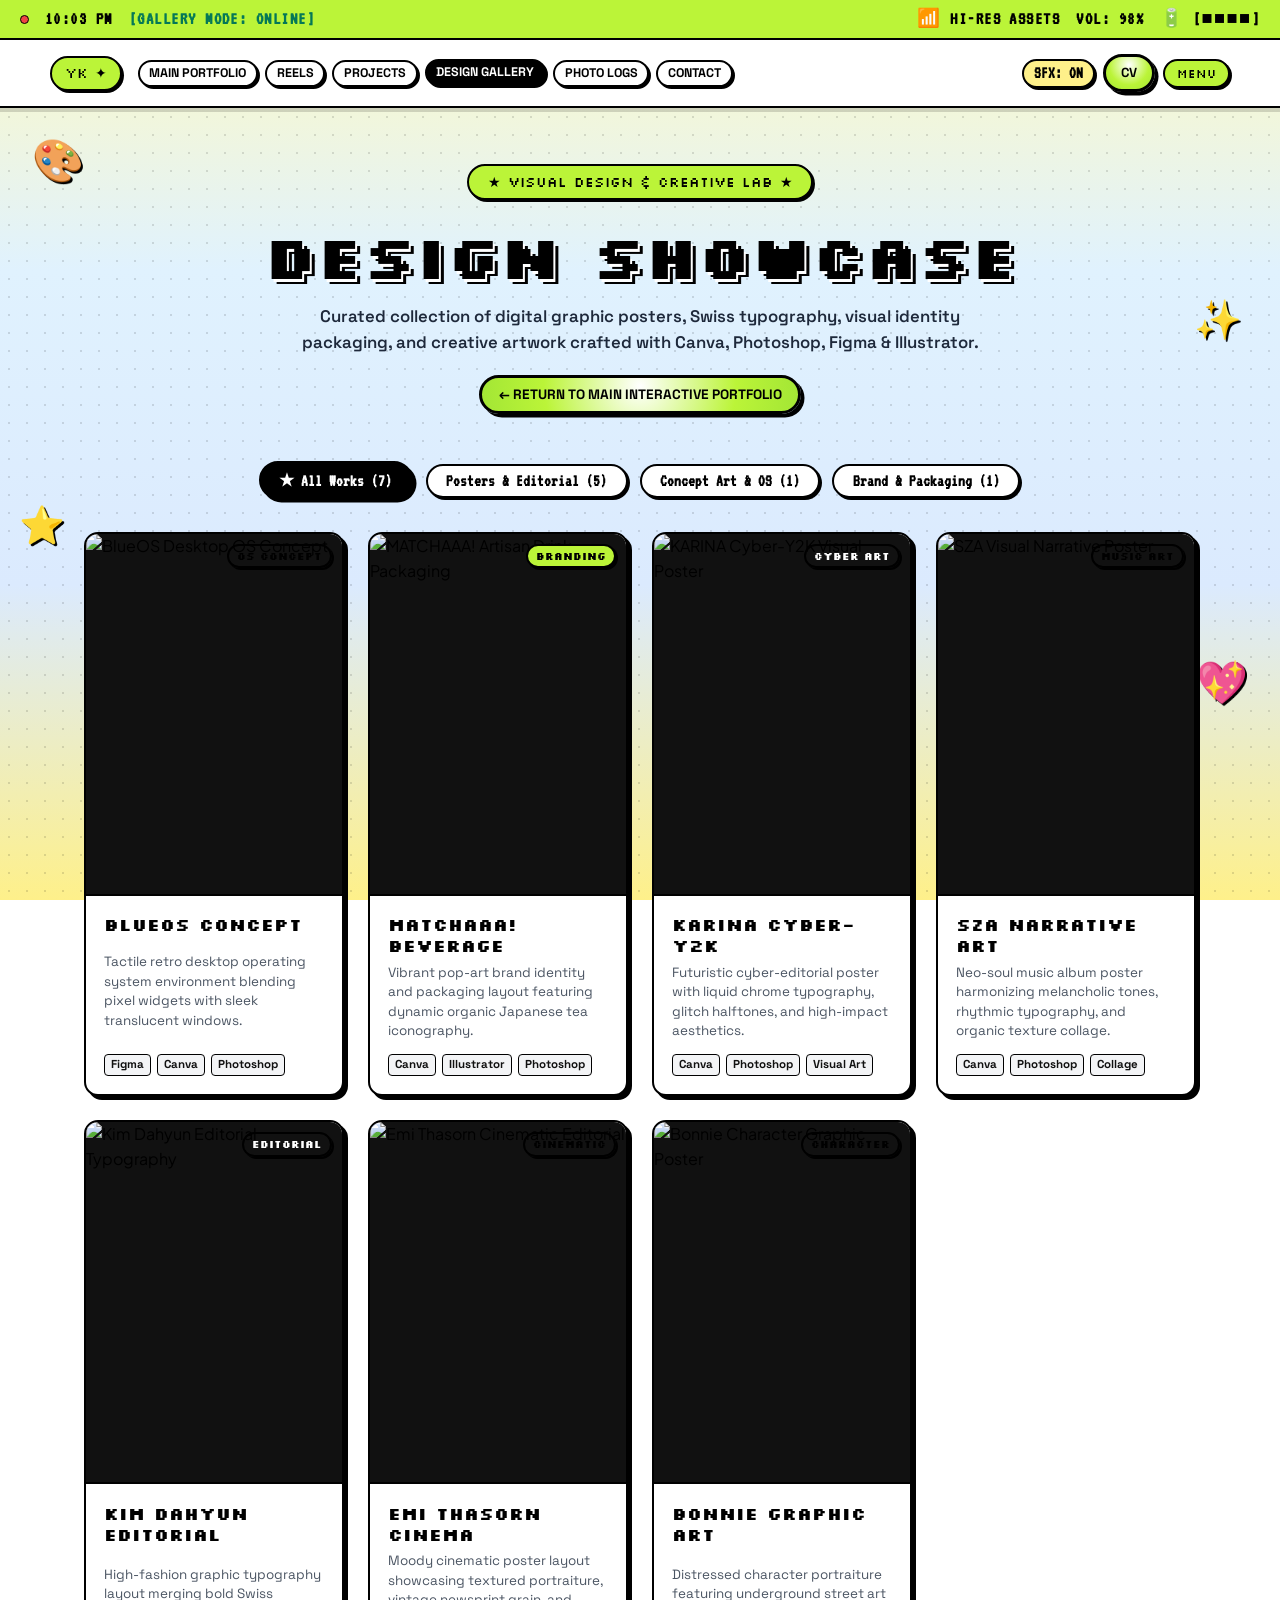
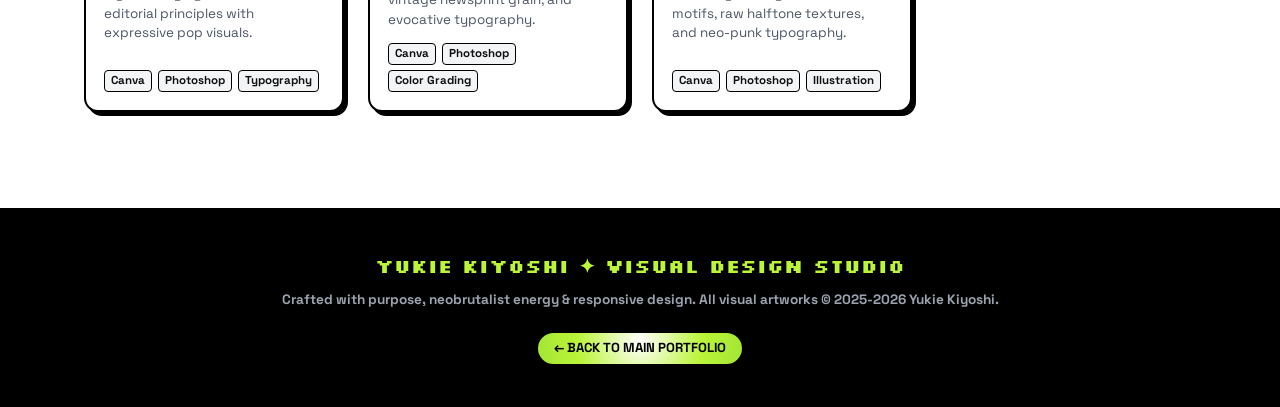
==== designs.html @ 73e27c71 "Update site: added favicon, web marker badge, performance fixes, and messages handling bug fix" ====
<!DOCTYPE html>
<html lang="en">
<head>
  <meta charset="UTF-8">
  <meta name="viewport" content="width=device-width, initial-scale=1.0">
  <title>Visual Design Showcase ✦ Yukie Kiyoshi</title>
  
  <!-- SEO & OpenGraph -->
  <meta name="description" content="Visual & Graphic Design Portfolio of Yukie Kiyoshi — Posters, UI/UX Operating System Concepts, Typography, and Product Branding.">
  <meta property="og:title" content="Visual Design Showcase ✦ Yukie Kiyoshi">
  
  <!-- Stylesheet -->
  <link rel="stylesheet" href="style.css">
  <link rel="icon" href="assets/chibi_yukie.svg" type="image/svg+xml">
</head>
<body>

  <!-- Retro Halftone Overlay & Interactive Clickable Floating Stickers -->
  <div class="halftone-bg"></div>
  <div class="sticker-layer">
    <div class="y2k-sticker" style="top: 14%; left: 2.5%; font-size: 2.6rem;" title="Click me!">🎨</div>
    <div class="y2k-sticker" style="top: 32%; right: 3%; font-size: 2.4rem;" title="Click me!">✨</div>
    <div class="y2k-sticker" style="top: 55%; left: 1.5%; font-size: 2.3rem;" title="Click me!">⭐</div>
    <div class="y2k-sticker" style="top: 72%; right: 2.5%; font-size: 2.6rem;" title="Click me!">💖</div>
  </div>

  <!-- Top System Status Bar -->
  <header class="system-status-bar">
    <div class="status-left">
      <span class="blink-dot"></span>
      <span id="liveClock">10:55 AM</span>
      <span style="color:#047857; font-weight:800;">[GALLERY MODE: ONLINE]</span>
    </div>
    <div class="status-right">
      <span>📶 HI-RES ASSETS</span>
      <span>VOL: 98%</span>
      <span>🔋 [■■■■]</span>
    </div>
  </header>

  <!-- Navbar -->
  <nav id="navbar">
    <div class="scroll-progress-bar" id="scrollProgressBar"></div>
    <div class="container nav-container">
      <a href="index.html" class="nav-brand" title="Home">
        <div class="nav-brand-bubble">YK ✦</div>
      </a>

      <!-- Navigation Links -->
      <ul class="nav-links">
        <li><a href="index.html" class="nav-link-btn">Main Portfolio</a></li>
        <li><a href="index.html#content-creator" class="nav-link-btn">Reels</a></li>
        <li><a href="index.html#projects" class="nav-link-btn">Projects</a></li>
        <li><a href="designs.html" class="nav-link-btn active">Design Gallery</a></li>
        <li><a href="index.html#gallery" class="nav-link-btn">Photo Logs</a></li>
        <li><a href="index.html#contact" class="nav-link-btn">Contact</a></li>
      </ul>

      <!-- Right Actions -->
      <div class="nav-right-actions">
        <button class="sfx-toggle-btn" id="sfxToggleBtn" title="Toggle Sound Effects">
          SFX: ON
        </button>
        <a href="index.html#resumeModal" class="jelly-btn open-resume-btn" style="padding: 0.35rem 0.95rem; font-size: 0.82rem;">
          CV
        </a>
        <button class="sidebar-toggle-btn" id="sidebarToggleBtn" aria-label="Open Navigation Sidebar" title="Quick Menu">
          MENU
        </button>
      </div>
    </div>
  </nav>

  <!-- Sidebar Drawer -->
  <div class="sidebar-backdrop" id="sidebarBackdrop"></div>
  <aside class="sidebar-drawer" id="sidebarDrawer" aria-label="Navigation Drawer">
    <div class="sidebar-header">
      <div class="sidebar-profile">
        <img src="assets/Hero-Photos/yukie_call_avatar.jpg" alt="Yukie Kiyoshi" class="sidebar-avatar">
        <div>
          <div class="sidebar-name">YUKIE KIYOSHI ✦</div>
          <div class="sidebar-tagline">AI Engineer & Creative</div>
        </div>
      </div>
      <button class="sidebar-close-btn" id="sidebarCloseBtn" aria-label="Close Sidebar">CLOSE</button>
    </div>

    <div class="sidebar-body">
      <div class="sidebar-section-label">DIRECTORY NAVIGATION</div>
      <a href="index.html#hero" class="sidebar-link"><span>Main Portfolio Home</span></a>
      <a href="index.html#about" class="sidebar-link"><span>About Yukie</span></a>
      <a href="index.html#experience" class="sidebar-link"><span>Professional Experience</span></a>
      <a href="index.html#content-creator" class="sidebar-link highlight-link" style="background: var(--sunny-yellow);">
        <span>Content Creator & Reels</span>
        <span class="sidebar-link-badge">VIDEO</span>
      </a>
      <a href="index.html#projects" class="sidebar-link"><span>Academic Projects</span></a>
      <a href="designs.html" class="sidebar-link highlight-link">
        <span>Visual & Graphic Designs</span>
        <span class="sidebar-link-badge">ACTIVE</span>
      </a>
      <a href="index.html#gallery" class="sidebar-link"><span>Photo Logs & Milestones</span></a>
      <a href="index.html#certificates" class="sidebar-link"><span>Certifications (31)</span></a>
      <a href="index.html#contact" class="sidebar-link"><span>Contact & Socials</span></a>
    </div>

    <div class="sidebar-footer">
      <div class="sidebar-footer-row">
        <span style="font-family:var(--font-pixel); font-size:0.75rem; color:#4b5563;">SYSTEM STATUS:</span>
        <span style="font-family:var(--font-pixel); font-size:0.75rem; color:#047857;">ONLINE ●</span>
      </div>
      <div class="sidebar-footer-row">
        <a href="index.html#resumeModal" class="jelly-btn open-resume-btn" style="flex:1; text-align:center; padding:0.35rem; font-size:0.8rem;">
          View Full Resume
        </a>
      </div>
    </div>
  </aside>

  <!-- Main Design Showcase Section -->
  <main style="padding: 3.5rem 0 6rem 0;">
    <div class="container">
      
      <!-- Studio Header Banner -->
      <div style="text-align: center; margin-bottom: 3rem;">
        <div class="section-badge-pill">★ VISUAL DESIGN & CREATIVE LAB ★</div>
        <h1 class="section-title" style="font-size: clamp(2.2rem, 5vw, 3.8rem); margin-top: 0.5rem;">Design Showcase</h1>
        <p class="section-subtitle" style="max-width: 680px; margin: 0 auto;">
          Curated collection of digital graphic posters, Swiss typography, visual identity packaging, and creative artwork crafted with Canva, Photoshop, Figma & Illustrator.
        </p>
        <div style="margin-top: 1.25rem;">
          <a href="index.html" class="jelly-btn" style="padding: 0.35rem 1.05rem; font-size: 0.85rem;">
            ← Return to Main Interactive Portfolio
          </a>
        </div>
      </div>

      <!-- Filter Bar -->
      <div class="projects-filter-bar" id="designsFilterBar">
        <button class="proj-filter-pill active" data-design-filter="all">★ All Works (7)</button>
        <button class="proj-filter-pill" data-design-filter="poster">Posters & Editorial (5)</button>
        <button class="proj-filter-pill" data-design-filter="concept">Concept Art & OS (1)</button>
        <button class="proj-filter-pill" data-design-filter="brand">Brand & Packaging (1)</button>
      </div>

      <!-- Designs Grid -->
      <div class="designs-grid" id="designsGrid">
        <!-- 0. BlueOS Concept -->
        <div class="design-card" data-design-cat="concept" data-design-idx="0">
          <div class="design-preview-box">
            <img src="assets/Designs/blueos_thumb.jpg" alt="BlueOS Desktop OS Concept" loading="lazy" class="design-thumb-img">
            <div class="design-card-overlay">
              <button class="design-quick-preview-btn" data-preview-idx="0">👁️ Preview Art</button>
            </div>
            <span class="design-badge badge-cyan">OS CONCEPT</span>
          </div>
          <div class="design-card-info">
            <h3 class="design-title">BlueOS Concept</h3>
            <p class="design-desc">Tactile retro desktop operating system environment blending pixel widgets with sleek translucent windows.</p>
            <div class="design-tags">
              <span class="design-tag-pill">Figma</span>
              <span class="design-tag-pill">Canva</span>
              <span class="design-tag-pill">Photoshop</span>
            </div>
          </div>
        </div>

        <!-- 1. MATCHAAA! Branding -->
        <div class="design-card" data-design-cat="brand" data-design-idx="1">
          <div class="design-preview-box">
            <img src="assets/Designs/MATCHAAA!_thumb.jpg" alt="MATCHAAA! Artisan Drink Packaging" loading="lazy" class="design-thumb-img">
            <div class="design-card-overlay">
              <button class="design-quick-preview-btn" data-preview-idx="1">👁️ Preview Art</button>
            </div>
            <span class="design-badge badge-lime">BRANDING</span>
          </div>
          <div class="design-card-info">
            <h3 class="design-title">MATCHAAA! Beverage</h3>
            <p class="design-desc">Vibrant pop-art brand identity and packaging layout featuring dynamic organic Japanese tea iconography.</p>
            <div class="design-tags">
              <span class="design-tag-pill">Canva</span>
              <span class="design-tag-pill">Illustrator</span>
              <span class="design-tag-pill">Photoshop</span>
            </div>
          </div>
        </div>

        <!-- 2. KARINA Poster -->
        <div class="design-card" data-design-cat="poster" data-design-idx="2">
          <div class="design-preview-box">
            <img src="assets/Designs/KARINA_thumb.jpg" alt="KARINA Cyber-Y2K Visual Poster" loading="lazy" class="design-thumb-img">
            <div class="design-card-overlay">
              <button class="design-quick-preview-btn" data-preview-idx="2">👁️ Preview Art</button>
            </div>
            <span class="design-badge badge-pink">CYBER ART</span>
          </div>
          <div class="design-card-info">
            <h3 class="design-title">KARINA Cyber-Y2K</h3>
            <p class="design-desc">Futuristic cyber-editorial poster with liquid chrome typography, glitch halftones, and high-impact aesthetics.</p>
            <div class="design-tags">
              <span class="design-tag-pill">Canva</span>
              <span class="design-tag-pill">Photoshop</span>
              <span class="design-tag-pill">Visual Art</span>
            </div>
          </div>
        </div>

        <!-- 3. SZA Poster -->
        <div class="design-card" data-design-cat="poster" data-design-idx="3">
          <div class="design-preview-box">
            <img src="assets/Designs/SZA_thumb.jpg" alt="SZA Visual Narrative Poster" loading="lazy" class="design-thumb-img">
            <div class="design-card-overlay">
              <button class="design-quick-preview-btn" data-preview-idx="3">👁️ Preview Art</button>
            </div>
            <span class="design-badge badge-yellow">MUSIC ART</span>
          </div>
          <div class="design-card-info">
            <h3 class="design-title">SZA Narrative Art</h3>
            <p class="design-desc">Neo-soul music album poster harmonizing melancholic tones, rhythmic typography, and organic texture collage.</p>
            <div class="design-tags">
              <span class="design-tag-pill">Canva</span>
              <span class="design-tag-pill">Photoshop</span>
              <span class="design-tag-pill">Collage</span>
            </div>
          </div>
        </div>

        <!-- 4. KIM DAHYUN Poster -->
        <div class="design-card" data-design-cat="poster" data-design-idx="4">
          <div class="design-preview-box">
            <img src="assets/Designs/KIM DAHYUN_thumb.jpg" alt="Kim Dahyun Editorial Typography" loading="lazy" class="design-thumb-img">
            <div class="design-card-overlay">
              <button class="design-quick-preview-btn" data-preview-idx="4">👁️ Preview Art</button>
            </div>
            <span class="design-badge badge-pink">EDITORIAL</span>
          </div>
          <div class="design-card-info">
            <h3 class="design-title">Kim Dahyun Editorial</h3>
            <p class="design-desc">High-fashion graphic typography layout merging bold Swiss editorial principles with expressive pop visuals.</p>
            <div class="design-tags">
              <span class="design-tag-pill">Canva</span>
              <span class="design-tag-pill">Photoshop</span>
              <span class="design-tag-pill">Typography</span>
            </div>
          </div>
        </div>

        <!-- 5. EMI THASORN Poster -->
        <div class="design-card" data-design-cat="poster" data-design-idx="5">
          <div class="design-preview-box">
            <img src="assets/Designs/EMI THASORN_thumb.jpg" alt="Emi Thasorn Cinematic Editorial" loading="lazy" class="design-thumb-img">
            <div class="design-card-overlay">
              <button class="design-quick-preview-btn" data-preview-idx="5">👁️ Preview Art</button>
            </div>
            <span class="design-badge badge-cyan">CINEMATIC</span>
          </div>
          <div class="design-card-info">
            <h3 class="design-title">Emi Thasorn Cinema</h3>
            <p class="design-desc">Moody cinematic poster layout showcasing textured portraiture, vintage newsprint grain, and evocative typography.</p>
            <div class="design-tags">
              <span class="design-tag-pill">Canva</span>
              <span class="design-tag-pill">Photoshop</span>
              <span class="design-tag-pill">Color Grading</span>
            </div>
          </div>
        </div>

        <!-- 6. BONNIE Character Poster -->
        <div class="design-card" data-design-cat="poster" data-design-idx="6">
          <div class="design-preview-box">
            <img src="assets/Designs/BONNIE_thumb.jpg" alt="Bonnie Character Graphic Poster" loading="lazy" class="design-thumb-img">
            <div class="design-card-overlay">
              <button class="design-quick-preview-btn" data-preview-idx="6">👁️ Preview Art</button>
            </div>
            <span class="design-badge badge-yellow">CHARACTER</span>
          </div>
          <div class="design-card-info">
            <h3 class="design-title">Bonnie Graphic Art</h3>
            <p class="design-desc">Distressed character portraiture featuring underground street art motifs, raw halftone textures, and neo-punk typography.</p>
            <div class="design-tags">
              <span class="design-tag-pill">Canva</span>
              <span class="design-tag-pill">Photoshop</span>
              <span class="design-tag-pill">Illustration</span>
            </div>
          </div>
        </div>
      </div>
    </div>
  </main>

  <!-- Design Preview Inspector Modal -->
  <div class="design-modal-backdrop" id="designPreviewModal">
    <div class="design-modal-window">
      <!-- Retro Titlebar -->
      <div class="design-modal-titlebar">
        <div class="design-modal-dots">
          <div class="modal-dot dot-red"></div>
          <div class="modal-dot dot-yellow"></div>
          <div class="modal-dot dot-green"></div>
        </div>
        <div class="design-modal-bar-title" id="designModalBarTitle">DESIGN INSPECTOR v2.0 ✦ [PREVIEW]</div>
        <button class="design-modal-close-btn" id="designModalCloseBtn" aria-label="Close Preview">✕ CLOSE</button>
      </div>

      <!-- Main Modal Body -->
      <div class="design-modal-body">
        <!-- Image Area -->
        <div class="design-modal-image-area">
          <img src="assets/Designs/blueos.png" alt="Design Artwork Preview" class="design-modal-img" id="designModalImg">
        </div>

        <!-- Details Panel -->
        <div class="design-modal-info-panel">
          <div>
            <span class="design-modal-badge badge-cyan" id="designModalBadge">OS CONCEPT</span>
            <h2 class="design-modal-art-title" id="designModalTitle">BlueOS Concept</h2>
            <div class="design-modal-meta-row" id="designModalMeta">2025 • Concept Art & OS Graphics</div>
            <p class="design-modal-narrative" id="designModalNarrative">
              Tactile retro desktop operating system environment blending pixel widgets with sleek translucent windows.
            </p>

            <div class="design-specs-box">
              <div class="design-spec-item">
                <span class="design-spec-label">Category</span>
                <span class="design-spec-val" id="designSpecCat">Concept Art & OS Environment</span>
              </div>
              <div class="design-spec-item">
                <span class="design-spec-label">Tools Used</span>
                <span class="design-spec-val" id="designSpecTools">Figma, Photoshop, Blender 3D</span>
              </div>
              <div class="design-spec-item">
                <span class="design-spec-label">Format & Res</span>
                <span class="design-spec-val" id="designSpecDim">1587 × 2245 px • Hi-Res</span>
              </div>
            </div>
          </div>

          <div>
            <a href="assets/Designs/blueos.png" target="_blank" class="jelly-btn jelly-btn-yellow" id="designModalDownloadBtn" style="width: 100%; text-align: center; padding: 0.5rem; font-size: 0.85rem; margin-bottom: 0.5rem;" download>
              💾 Open Full High-Res Art
            </a>
          </div>
        </div>
      </div>

      <!-- Bottom Navigation Toolbar -->
      <div class="design-modal-toolbar">
        <button class="design-nav-btn" id="designPrevBtn" title="Previous Artwork (Left Arrow)">
          ← PREV
        </button>
        <div class="design-counter-indicator" id="designCounter">1 / 7</div>
        <button class="design-nav-btn" id="designNextBtn" title="Next Artwork (Right Arrow)">
          NEXT →
        </button>
      </div>
    </div>
  </div>

  <!-- Footer -->
  <footer style="background: #000; color: #fff; padding: 2.5rem 0; border-top: 3px solid #000; text-align: center;">
    <div class="container">
      <div style="font-family: var(--font-pixel); font-size: 1.2rem; color: var(--lime-neon); margin-bottom: 0.5rem;">
        YUKIE KIYOSHI ✦ VISUAL DESIGN STUDIO
      </div>
      <p style="font-family: var(--font-tech); font-size: 0.85rem; color: #9ca3af; margin-bottom: 1.2rem;">
        Crafted with purpose, neobrutalist energy & responsive design. All visual artworks © 2025-2026 Yukie Kiyoshi.
      </p>
      <a href="index.html" class="jelly-btn" style="display: inline-block; padding: 0.35rem 1rem; font-size: 0.82rem;">
        ← Back to Main Portfolio
      </a>
    </div>
  </footer>

  <!-- Script -->
  <script src="script.js"></script>
</body>
</html>
---- style.css ----
/* ==========================================================================
   YUKIE KIYOSHI — RETRO POP DESIGN SYSTEM
   Full English, Non-Colliding Navbar, High Interactivity & Clean Polish
   ========================================================================== */

@import url('https://fonts.googleapis.com/css2?family=Gaegu:wght@400;700&family=Plus+Jakarta+Sans:wght@400;500;600;700;800&family=Silkscreen:wght@400;700&family=Space+Grotesk:wght@500;700;800&family=VT323&display=swap');

:root {
  --lime-neon: #bbf438;
  --lime-bright: #a3e635;
  --lime-soft: #d9f99d;
  --lime-dark: #65a30d;
  
  --sunny-yellow: #ffea2b;
  --yellow-light: #fef08a;
  
  --sky-blue: #93c5fd;
  --baby-blue: #dbeafe;
  --ice-blue: #e0f2fe;
  
  --bubble-pink: #f472b6;
  --soft-pink: #fbcfe8;
  --maroon-accent: #7a1528;

  --pure-white: #ffffff;
  --pure-black: #000000;

  --border-thick: 2.5px solid #000000;
  --border-heavy: 3.5px solid #000000;
  --border-thin: 1.5px solid #000000;

  --shadow-retro-sm: 2px 2px 0px #000000;
  --shadow-retro: 3.5px 3.5px 0px #000000;
  --shadow-retro-lg: 5px 5px 0px #000000;

  --font-pixel: 'Silkscreen', cursive;
  --font-bitmap: 'VT323', monospace;
  --font-tech: 'Space Grotesk', sans-serif;
  --font-doodle: 'Gaegu', cursive;
  --font-body: 'Plus Jakarta Sans', sans-serif;

  --radius-xs: 4px;
  --radius-sm: 8px;
  --radius-md: 14px;
  --radius-lg: 20px;
  --radius-pill: 9999px;
  
  --navbar-height: 60px;
}

*, *::before, *::after {
  margin: 0;
  padding: 0;
  box-sizing: border-box;
}

html {
  scroll-behavior: smooth;
  scroll-padding-top: 75px;
  font-size: 16px;
  overflow-x: hidden;
  max-width: 100vw;
}

body {
  font-family: var(--font-body);
  background: linear-gradient(180deg, #fef9c3 0%, #e0f2fe 30%, #dbeafe 65%, #fef08a 100%);
  background-attachment: fixed;
  color: var(--pure-black);
  line-height: 1.55;
  overflow-x: hidden;
  max-width: 100vw;
  position: relative;
}

/* ── MOBILE PERFORMANCE: disable fixed background (causes iOS lag) ── */
@media (max-width: 960px) {
  body {
    background-attachment: scroll;
    background: linear-gradient(180deg, #fef9c3 0%, #e0f2fe 30%, #dbeafe 65%, #fef08a 100%);
  }
}

/* Halftone Background */
.halftone-bg {
  position: fixed;
  inset: 0;
  background-image: radial-gradient(rgba(0, 0, 0, 0.12) 1.5px, transparent 1.5px);
  background-size: 18px 18px;
  pointer-events: none;
  z-index: 0;
  will-change: auto;
}

/* Hide halftone overlay on mobile to reduce GPU load */
@media (max-width: 960px) {
  .halftone-bg {
    display: none !important;
  }
}

/* ══════════════════════════════════════════════════
   MOBILE PERFORMANCE MODE — phones under 768px
   Kill decorative animations, keep only essentials
   ══════════════════════════════════════════════════ */
@media (max-width: 768px) {
  /* Stop ALL decorative animations site-wide */
  .chibi-retro-glow,
  .chibi-float-sticker,
  .sticker-layer > *,
  .hero-doodle,
  .floating-badge,
  .marquee-inner { animation: none !important; }

  /* Keep chibi mascot bob but nothing else */
  .chibi-avatar-wrapper { animation: none !important; }

  /* Disable expensive aura pulse */
  .chibi-retro-glow { display: none !important; }

  /* Use static solid bg instead of gradient on mobile */
  body {
    background: #fef9c3 !important;
    background-image: none !important;
  }

  /* Remove box-shadows on mobile (expensive) */
  .chibi-pixel-img {
    filter: none !important;
  }
}

/* Respect reduced-motion OS preference */
@media (prefers-reduced-motion: reduce) {
  *, *::before, *::after {
    animation-duration: 0.01ms !important;
    animation-iteration-count: 1 !important;
    transition-duration: 0.01ms !important;
  }
}


/* Floating Stickers Layer */
.sticker-layer {
  position: fixed;
  inset: 0;
  pointer-events: none;
  z-index: 1;
  overflow: hidden;
}

.y2k-sticker {
  position: absolute;
  filter: drop-shadow(2px 2px 0px #000);
  user-select: none;
  cursor: pointer;
  pointer-events: auto;
  transition: transform 0.2s cubic-bezier(0.175, 0.885, 0.32, 1.275);
}

.y2k-sticker:hover {
  transform: scale(1.35) rotate(15deg) !important;
}

/* Container */
.container {
  width: 100%;
  max-width: 1180px;
  margin: 0 auto;
  padding: 0 1.25rem;
  position: relative;
  z-index: 2;
}

/* ==========================================================================
   TOP STATUS BAR & NAVBAR (CLEAN & NON-COLLIDING)
   ========================================================================== */
.system-status-bar {
  background: var(--lime-neon);
  border-bottom: var(--border-thick);
  padding: 0.3rem 1.25rem;
  display: flex;
  justify-content: space-between;
  align-items: center;
  font-family: var(--font-bitmap);
  font-size: 1.15rem;
  font-weight: 700;
  letter-spacing: 0.08em;
  color: #000;
  position: relative;
  z-index: 1002;
}

.status-left, .status-right {
  display: flex;
  align-items: center;
  gap: 1rem;
}

.blink-dot {
  width: 9px;
  height: 9px;
  background: #ef4444;
  border-radius: 50%;
  border: 1px solid #000;
  animation: blink 1.2s infinite;
}

@keyframes blink {
  0%, 100% { opacity: 1; }
  50% { opacity: 0.2; }
}

#navbar {
  background: var(--pure-white);
  border-bottom: var(--border-thick);
  min-height: 64px;
  padding: 0.6rem 0;
  position: sticky;
  top: 0;
  z-index: 1000;
  box-shadow: 0 4px 0px rgba(0, 0, 0, 0.15);
  overflow: visible;
  box-sizing: border-box;
}

.nav-container {
  display: flex;
  align-items: center;
  justify-content: space-between;
  width: 100%;
  max-width: 1220px;
  margin: 0 auto;
  padding: 0.15rem 1.25rem;
  gap: 1rem;
  box-sizing: border-box;
  overflow: visible;
}

/* Logo only — No duplicate Yukie Kiyoshi text in sidebar */
.nav-brand {
  display: inline-flex;
  align-items: center;
  text-decoration: none;
  flex-shrink: 0;
}

.nav-brand-bubble {
  background: var(--lime-neon);
  border: 2px solid #000;
  border-radius: var(--radius-pill);
  padding: 0.28rem 0.8rem;
  font-family: var(--font-pixel);
  font-size: 0.9rem;
  box-shadow: 2px 2px 0px #000;
  color: #000;
  transition: transform 0.15s ease;
  display: inline-flex;
  align-items: center;
}

.nav-brand-bubble:hover {
  transform: rotate(-5deg) scale(1.06);
}

/* Navigation Links */
.nav-links {
  display: flex;
  align-items: center;
  gap: 0.45rem;
  list-style: none;
  flex-wrap: nowrap;
  overflow: visible;
  padding: 0.25rem 0;
}

.nav-link-btn {
  font-family: var(--font-tech);
  font-size: 0.78rem;
  font-weight: 700;
  text-decoration: none;
  color: #000;
  background: var(--pure-white);
  border: 2px solid #000;
  border-radius: var(--radius-pill);
  padding: 0.25rem 0.6rem;
  box-shadow: 2px 2px 0px #000;
  transition: transform 0.1s ease, background 0.1s ease, box-shadow 0.1s ease;
  white-space: nowrap;
  text-transform: uppercase;
  flex-shrink: 0;
  display: inline-flex;
  align-items: center;
  line-height: 1.2;
}

.nav-link-btn:hover,
.nav-link-btn.active {
  background: var(--lime-neon);
  transform: translate(-1px, -1px);
  box-shadow: 2.5px 2.5px 0px #000;
}

.nav-right-actions {
  display: flex;
  align-items: center;
  gap: 0.5rem;
  flex-shrink: 0;
  padding: 0.15rem 0;
  margin-left: auto;
}

.sfx-toggle-btn {
  background: #fef08a;
  border: 2px solid #000;
  border-radius: var(--radius-pill);
  padding: 0.28rem 0.6rem;
  font-family: var(--font-bitmap);
  font-size: 1.05rem;
  font-weight: 700;
  cursor: pointer;
  box-shadow: 2px 2px 0px #000;
  display: inline-flex;
  align-items: center;
  gap: 0.25rem;
  user-select: none;
  white-space: nowrap;
  flex-shrink: 0;
}

.sfx-toggle-btn:hover {
  transform: translate(-1px, -1px);
  box-shadow: 2.5px 2.5px 0px #000;
}

.sfx-toggle-btn:active {
  transform: scale(0.95);
}

/* ==========================================================================
   BUTTONS & SPEECH BUBBLES
   ========================================================================== */
.jelly-btn {
  display: inline-flex;
  align-items: center;
  justify-content: center;
  gap: 0.45rem;
  font-family: var(--font-tech);
  font-size: 0.9rem;
  font-weight: 800;
  text-transform: uppercase;
  text-decoration: none;
  color: #000;
  background: radial-gradient(circle at 50% 25%, #ffffff 0%, var(--lime-neon) 60%, var(--lime-bright) 100%);
  border: var(--border-heavy);
  border-radius: var(--radius-pill);
  padding: 0.75rem 1.6rem;
  box-shadow: var(--shadow-retro);
  cursor: pointer;
  transition: transform 0.12s ease, box-shadow 0.12s ease;
  user-select: none;
  white-space: nowrap;
}

.jelly-btn:hover {
  transform: translate(-2px, -2px);
  box-shadow: var(--shadow-retro-lg);
}

.jelly-btn:active {
  transform: translate(2px, 2px);
  box-shadow: 1px 1px 0px #000;
}

.jelly-btn-yellow {
  background: radial-gradient(circle at 50% 25%, #ffffff 0%, var(--sunny-yellow) 60%, #eab308 100%);
}

.jelly-btn-blue {
  background: radial-gradient(circle at 50% 25%, #ffffff 0%, #bfdbfe 60%, #60a5fa 100%);
}

.jelly-round-btn {
  width: 42px;
  height: 42px;
  border-radius: 50%;
  border: var(--border-thick);
  display: flex;
  align-items: center;
  justify-content: center;
  box-shadow: var(--shadow-retro-sm);
  cursor: pointer;
  background: radial-gradient(circle at 35% 30%, #ffffff 0%, var(--lime-neon) 65%, var(--lime-dark) 100%);
  transition: transform 0.12s ease;
  font-weight: 800;
  font-size: 1.1rem;
}

.jelly-round-btn:hover {
  transform: scale(1.08) translate(-1px, -1px);
  box-shadow: var(--shadow-retro);
}

.jelly-round-btn:active {
  transform: scale(0.95);
  box-shadow: 1px 1px 0px #000;
}

.jelly-round-btn.red { background: radial-gradient(circle at 35% 30%, #ff8a8a 0%, #ef4444 65%, #991b1b 100%); }
.jelly-round-btn.yellow { background: radial-gradient(circle at 35% 30%, #fff7a1 0%, #eab308 65%, #854d0e 100%); }
.jelly-round-btn.blue { background: radial-gradient(circle at 35% 30%, #93c5fd 0%, #3b82f6 65%, #1e40af 100%); }

.speech-bubble {
  display: inline-block;
  background: linear-gradient(180deg, #d9f99d 0%, #bef264 100%);
  border: var(--border-thick);
  border-radius: 16px;
  padding: 0.45rem 1.15rem;
  font-family: var(--font-bitmap);
  font-size: 1.35rem;
  letter-spacing: 0.04em;
  color: #000;
  box-shadow: var(--shadow-retro-sm);
  position: relative;
}

.speech-bubble::after {
  content: '';
  position: absolute;
  bottom: -9px;
  left: 20px;
  width: 0;
  height: 0;
  border-left: 8px solid transparent;
  border-right: 8px solid transparent;
  border-top: 9px solid #000;
}

.speech-bubble.bubble-yellow {
  background: linear-gradient(180deg, #fef08a 0%, #fde047 100%);
}

.about-quote-bubble {
  font-family: var(--font-bitmap);
  font-size: 1.15rem;
  padding: 0.35rem 0.95rem;
  border-radius: 12px;
  line-height: 1.35;
}

/* Sections */
section {
  padding: 4.5rem 0;
  position: relative;
  z-index: 2;
}

.section-badge-pill {
  display: inline-flex;
  align-items: center;
  gap: 0.4rem;
  background: var(--lime-neon);
  border: var(--border-thick);
  border-radius: var(--radius-pill);
  padding: 0.3rem 1.15rem;
  font-family: var(--font-pixel);
  font-size: 0.88rem;
  box-shadow: var(--shadow-retro-sm);
  margin-bottom: 0.85rem;
}

.section-title {
  font-family: var(--font-pixel);
  font-size: clamp(1.8rem, 3.8vw, 2.9rem);
  color: #000;
  line-height: 1.15;
  text-shadow: 2.5px 2.5px 0px #ffffff, 5px 5px 0px #000000;
  margin-bottom: 0.75rem;
}

.section-subtitle {
  font-family: var(--font-tech);
  font-size: 1.05rem;
  font-weight: 600;
  color: #1e293b;
  max-width: 650px;
  margin: 0 auto;
}

/* ==========================================================================
   HERO SECTION (CYBER GADGET PHONE & PLAYFUL PROFILE FOLDERS)
   ========================================================================== */
#hero {
  padding-top: 2.5rem;
  padding-bottom: 4rem;
}

.hero-main-title-wrap {
  text-align: center;
  margin-bottom: 2.25rem;
}

.hero-pixel-title {
  font-family: var(--font-pixel);
  font-size: clamp(2.2rem, 5.2vw, 4.2rem);
  text-transform: uppercase;
  color: #000;
  display: inline-block;
  position: relative;
  background: linear-gradient(180deg, #bef264 0%, #84cc16 100%);
  border: var(--border-heavy);
  border-radius: var(--radius-pill);
  padding: 0.4rem 2.25rem;
  box-shadow: var(--shadow-retro-lg);
}

.pixel-pointer-cursor {
  position: absolute;
  top: -12px;
  right: -22px;
  width: 40px;
  height: 40px;
  filter: drop-shadow(2px 2px 0px #000);
  pointer-events: none;
}

.hero-sub-academic-tag {
  display: inline-flex;
  align-items: center;
  gap: 0.5rem;
  background: var(--pure-white);
  border: 2.5px solid #000;
  border-radius: 999px;
  padding: 0.4rem 1.4rem;
  font-family: var(--font-bitmap);
  font-size: 1.15rem;
  font-weight: 800;
  color: #000;
  box-shadow: 3px 3px 0px #000;
  margin-top: 0.95rem;
  letter-spacing: 0.04em;
  transition: transform 0.15s ease;
}

.hero-sub-academic-tag:hover {
  transform: translate(-2px, -2px);
  box-shadow: 4px 4px 0px #000;
  background: #fef08a;
}

.hero-layout-grid {
  display: grid;
  grid-template-columns: 240px 1fr 260px;
  gap: 1.75rem;
  align-items: start;
}

/* LEFT: Clean Retro Navigation Buttons (Profile, Audio, Tech) */
.hero-folders-col {
  display: flex;
  flex-direction: column;
  gap: 1.25rem;
  justify-content: center;
}

.hero-nav-pill-btn {
  display: flex;
  align-items: center;
  justify-content: space-between;
  width: 100%;
  padding: 1.25rem 1.4rem;
  background: var(--pure-white);
  border: var(--border-thick);
  border-radius: 14px;
  box-shadow: var(--shadow-retro);
  cursor: pointer;
  transition: all 0.16s cubic-bezier(0.34, 1.56, 0.64, 1);
  font-family: var(--font-bitmap);
  text-decoration: none;
  position: relative;
}

.hero-nav-pill-btn:hover {
  transform: translate(-3px, -3px);
  box-shadow: var(--shadow-retro-lg);
}

.hero-nav-pill-btn:active {
  transform: translate(2px, 2px);
  box-shadow: 2px 2px 0px #000;
}

.hero-nav-pill-btn.profile-pill:hover {
  background: #fef08a;
}

.hero-nav-pill-btn.audio-pill:hover {
  background: #a5f3fc;
}

.hero-nav-pill-btn.tech-pill:hover {
  background: #fbcfe8;
}

.hero-nav-pill-btn .pill-badge {
  font-size: 0.85rem;
  font-family: var(--font-pixel);
  background: #000;
  color: #fff;
  padding: 4px 8px;
  border-radius: 6px;
  font-weight: 700;
}

.hero-nav-pill-btn .pill-label {
  font-size: 1.35rem;
  font-weight: 900;
  letter-spacing: 0.04em;
  color: #000;
}

.hero-nav-pill-btn .pill-arrow {
  font-size: 1.3rem;
  font-weight: 900;
  color: #000;
  transition: transform 0.2s ease;
}

.hero-nav-pill-btn:hover .pill-arrow {
  transform: translateX(4px);
}

/* ── CENTER: OPEN STAGE CHIBI (BORDERLESS / NO PHONE) ── */
.hero-chibi-open-stage {
  display: flex;
  flex-direction: column;
  align-items: center;
  justify-content: center;
  position: relative;
  min-height: 480px;
  user-select: none;
}

.chibi-stage-status-badge {
  background: #fde047;
  color: #000;
  border: 2.5px solid #000;
  border-radius: 999px;
  padding: 5px 16px;
  font-family: var(--font-pixel);
  font-size: 0.8rem;
  letter-spacing: 0.05em;
  box-shadow: 3px 3px 0px #000;
  cursor: pointer;
  transition: transform 0.15s ease, box-shadow 0.15s ease;
  margin-bottom: 0.75rem;
  z-index: 5;
}

.chibi-stage-status-badge:hover {
  transform: scale(1.06);
  box-shadow: 4px 4px 0px #000;
}

.chibi-character-center {
  position: relative;
  display: flex;
  flex-direction: column;
  align-items: center;
  justify-content: center;
  margin-bottom: 0.75rem;
  z-index: 4;
}

/* Retro subtle aura glow behind Chibi */
.chibi-retro-glow {
  position: absolute;
  width: 250px;
  height: 250px;
  border-radius: 50%;
  background: radial-gradient(circle, rgba(253, 224, 71, 0.42) 0%, rgba(244, 114, 182, 0.22) 50%, transparent 72%);
  pointer-events: none;
  z-index: 1;
  animation: auraPulse 3.5s ease-in-out infinite alternate;
}

@keyframes auraPulse {
  0% { transform: scale(0.9); opacity: 0.5; }
  100% { transform: scale(1.15); opacity: 0.95; }
}

/* Chibi Character Wrapper */
.chibi-avatar-wrapper {
  position: relative;
  width: 250px;
  height: 340px;
  cursor: pointer;
  /* No float animation here — SVG handles its own bob internally */
  transition: transform 0.2s cubic-bezier(0.34, 1.56, 0.64, 1);
  -webkit-tap-highlight-color: transparent;
  z-index: 4;
}

.chibi-avatar-wrapper:hover {
  transform: scale(1.08) translateY(-4px);
}

.chibi-avatar-wrapper.chibi-jump {
  animation: chibiJump 0.55s ease forwards;
}

@keyframes chibiFloat {
  0%, 100% { transform: translateY(0px); }
  50% { transform: translateY(-7px); }
}

@keyframes chibiJump {
  0% { transform: translateY(0px) scale(1, 1); }
  25% { transform: translateY(-24px) scale(0.95, 1.1) rotate(-3deg); }
  55% { transform: translateY(-6px) scale(1.05, 0.95) rotate(2deg); }
  80% { transform: translateY(-2px) scale(0.98, 1.02); }
  100% { transform: translateY(0px) scale(1, 1); }
}

.chibi-pixel-img {
  width: 100%;
  height: 100%;
  object-fit: contain;          /* prevent stretch — keeps SVG proportions */
  display: block;
  filter: drop-shadow(0 12px 22px rgba(0,0,0,0.20));
  /* No CSS animation here — the SVG file animates itself internally */
}

/* Hover: glow effect only, no transform conflict with SVG anims */
.chibi-avatar-wrapper:hover .chibi-pixel-img {
  filter: drop-shadow(0 16px 28px rgba(187,244,56,0.4)) drop-shadow(0 6px 14px rgba(0,0,0,0.25));
}


.chibi-ground-shadow {
  width: 140px;
  height: 14px;
  background: rgba(0, 0, 0, 0.18);
  border-radius: 50%;
  margin-top: -6px;
  animation: shadowScale 3.2s ease-in-out infinite;
  z-index: 2;
}

@keyframes shadowScale {
  0%, 100% { transform: scale(1); opacity: 0.25; }
  50% { transform: scale(0.85); opacity: 0.15; }
}

/* Floating stickers around Chibi */
.chibi-float-sticker {
  position: absolute;
  font-size: 1.85rem;
  z-index: 6;
  filter: drop-shadow(2px 2px 0px #000);
  pointer-events: none;
  animation: noteWobble 2.4s ease-in-out infinite alternate;
}

.chibi-float-sticker.sticker-tl { top: 12px; left: -16px; animation-delay: 0.2s; }
.chibi-float-sticker.sticker-tr { top: 22px; right: -16px; animation-delay: 0.7s; }
.chibi-float-sticker.sticker-bl { bottom: 42px; left: -22px; animation-delay: 1.1s; }
.chibi-float-sticker.sticker-br { bottom: 38px; right: -22px; animation-delay: 1.5s; }

/* Interactive speech bubble */
.chibi-open-speech-bubble {
  background: linear-gradient(180deg, #d9f99d 0%, #bef264 100%);
  border: 2.5px solid #000;
  border-radius: 18px;
  padding: 0.45rem 1.25rem;
  font-family: var(--font-bitmap);
  font-size: 1.25rem;
  color: #000;
  box-shadow: 4px 4px 0px #000;
  cursor: pointer;
  transition: transform 0.15s ease, box-shadow 0.15s ease;
  text-align: center;
  max-width: 90%;
  margin-bottom: 0.95rem;
  z-index: 5;
}

.chibi-open-speech-bubble:hover {
  transform: translateY(-2px) scale(1.03);
  box-shadow: 5px 5px 0px #000;
}

.chibi-open-speech-bubble:active {
  transform: translate(2px, 2px);
  box-shadow: 2px 2px 0px #000;
}

/* Interactive Action Pills Bar */
.chibi-action-pills-bar {
  display: flex;
  align-items: center;
  justify-content: center;
  flex-wrap: wrap;
  gap: 0.65rem;
  z-index: 5;
  width: 100%;
  max-width: 320px;
}

.chibi-pill-btn {
  flex: 1;
  display: flex;
  align-items: center;
  justify-content: center;
  gap: 0.35rem;
  padding: 0.45rem 0.75rem;
  background: #ffffff;
  border: 2px solid #000;
  border-radius: 999px;
  font-family: var(--font-bitmap);
  font-size: 1.1rem;
  box-shadow: 3px 3px 0px #000;
  cursor: pointer;
  transition: all 0.15s cubic-bezier(0.34, 1.56, 0.64, 1);
}

.chibi-pill-btn:hover {
  transform: translate(-2px, -2px);
  box-shadow: 4px 4px 0px #000;
}

.chibi-pill-btn:active {
  transform: translate(1px, 1px);
  box-shadow: 1px 1px 0px #000;
}

.chibi-pill-btn.btn-love:hover {
  background: #fbcfe8;
}

.chibi-pill-btn.btn-call:hover {
  background: #bfdbfe;
}

.chibi-pill-btn.btn-snap:hover {
  background: #fef08a;
}

/* Floating interactive heart particles */
.chibi-heart-particle {
  position: absolute;
  pointer-events: none;
  font-size: 1.4rem;
  z-index: 25;
  animation: heartFly 0.85s cubic-bezier(0.22, 1, 0.36, 1) forwards;
}

@keyframes heartFly {
  0% { transform: translate(0, 0) scale(0.4); opacity: 1; }
  100% { transform: translate(var(--tx, 0px), var(--ty, -60px)) scale(1.35); opacity: 0; }
}


.phone-slide-img {
  width: 100%;
  height: 100%;
  object-fit: cover;
  object-position: center top;
  position: absolute;
  inset: 0;
  opacity: 1;
}

/* Reference-Matching Pixel Speech Bubbles */
.phone-bubble {
  position: absolute;
  border: 2.5px solid #000;
  border-radius: 8px;
  padding: 4px 12px;
  font-family: var(--font-pixel);
  font-size: 0.85rem;
  box-shadow: 3px 3px 0px #000;
  z-index: 12;
  pointer-events: auto;
  cursor: pointer;
  transition: transform 0.15s ease;
}

.phone-bubble:hover {
  transform: scale(1.08);
}

.phone-bubble.green-bubble {
  background: #a3e635; /* lime neon */
  top: 48px;
  left: 18px;
}

.phone-bubble.yellow-bubble {
  background: #fde047; /* sunny yellow */
  top: 86px;
  left: 28px;
}

/* Reference-Matching Floating Doodle Musical Notes */
.phone-note {
  position: absolute;
  font-size: 1.85rem;
  z-index: 5;
  filter: drop-shadow(2px 2px 0px #000);
  pointer-events: none;
  animation: noteWobble 2.4s ease-in-out infinite alternate;
}

.phone-note.note-tl { top: 22px; right: 24px; animation-delay: 0.2s; }
.phone-note.note-tr { top: 120px; right: 20px; animation-delay: 0.6s; }
.phone-note.note-bl { bottom: 75px; left: 18px; animation-delay: 1.0s; }
.phone-note.note-br { bottom: 85px; right: 22px; animation-delay: 1.4s; }

@keyframes noteWobble {
  0% { transform: translateY(0px) rotate(-6deg); }
  100% { transform: translateY(-7px) rotate(6deg); }
}

.phone-speech-bubble {
  position: absolute;
  bottom: 16px;
  left: 50%;
  transform: translateX(-50%);
  background: linear-gradient(180deg, #d9f99d 0%, #bef264 100%);
  border: 2.5px solid #000;
  border-radius: 18px;
  padding: 0.35rem 1.15rem;
  font-family: var(--font-bitmap);
  font-size: 1.25rem;
  white-space: nowrap;
  box-shadow: 3px 3px 0px #000;
  z-index: 12;
  transition: transform 0.15s ease;
  cursor: pointer;
}

.phone-speech-bubble:hover {
  transform: translateX(-50%) scale(1.05);
}

.phone-bottom-bar {
  background: #fef08a;
  border-top: 2.5px solid #000;
  padding: 0.55rem 0.75rem;
  display: flex;
  justify-content: space-between;
  align-items: center;
  gap: 0.55rem;
}

.phone-action-btn {
  flex: 1;
  display: flex;
  align-items: center;
  justify-content: center;
  gap: 0.35rem;
  height: 36px;
  padding: 0 0.5rem;
  border: 2px solid #000;
  border-radius: 999px;
  background: #ffffff;
  box-shadow: 2px 2px 0px #000;
  cursor: pointer;
  font-family: var(--font-bitmap);
  font-size: 0.88rem;
  font-weight: 800;
  letter-spacing: 0.02em;
  color: #000;
  transition: all 0.14s cubic-bezier(0.34, 1.56, 0.64, 1);
  white-space: nowrap;
}

.phone-action-btn .btn-emoji {
  font-size: 0.95rem;
  line-height: 1;
}

.phone-action-btn .btn-text {
  font-size: 0.88rem;
  font-weight: 800;
  line-height: 1;
}

.phone-action-btn:hover {
  transform: translate(-1.5px, -1.5px);
  box-shadow: 3px 3px 0px #000;
}

.phone-action-btn:active {
  transform: translate(1px, 1px);
  box-shadow: 1px 1px 0px #000;
}

.phone-action-btn.btn-love {
  background: linear-gradient(180deg, #ffffff 0%, #fbcfe8 100%);
}

.phone-action-btn.btn-love:hover {
  background: linear-gradient(180deg, #fce7f3 0%, #f472b6 100%);
  color: #831843;
}

.phone-action-btn.btn-call {
  background: linear-gradient(180deg, #ffffff 0%, #bae6fd 100%);
}

.phone-action-btn.btn-call:hover {
  background: linear-gradient(180deg, #e0f2fe 0%, #38bdf8 100%);
  color: #0369a1;
}

.phone-action-btn.btn-snap {
  background: linear-gradient(180deg, #ffffff 0%, #d9f99d 100%);
}

.phone-action-btn.btn-snap:hover {
  background: linear-gradient(180deg, #ecfdf5 0%, #86efac 100%);
  color: #14532d;
}

/* RIGHT: App Icons Grid */
.hero-apps-col {
  background: var(--pure-white);
  border: var(--border-thick);
  border-radius: var(--radius-lg);
  padding: 0.85rem 0.95rem;
  box-shadow: var(--shadow-retro);
  align-self: center;
}

.apps-grid-title {
  font-family: var(--font-pixel);
  font-size: 0.85rem;
  text-align: center;
  border-bottom: var(--border-thick);
  padding-bottom: 0.35rem;
  margin-bottom: 0.65rem;
}

.apps-icon-grid {
  display: grid;
  grid-template-columns: repeat(2, 1fr);
  gap: 0.65rem;
}

.app-icon-item {
  display: flex;
  flex-direction: column;
  align-items: center;
  text-decoration: none;
  cursor: pointer;
  transition: transform 0.15s ease;
}

.app-icon-item:hover {
  transform: scale(1.08);
}

.app-icon-box {
  width: 48px;
  height: 48px;
  background: var(--pure-white);
  border: var(--border-thick);
  border-radius: 10px;
  display: flex;
  align-items: center;
  justify-content: center;
  font-size: 1.45rem;
  box-shadow: var(--shadow-retro-sm);
  margin-bottom: 0.2rem;
}

.app-icon-label {
  font-family: var(--font-bitmap);
  font-size: 1.05rem;
  font-weight: 700;
  color: #000;
  text-align: center;
}

/* BOTTOM CONSOLE KEYBOARD */
.hero-console-bar {
  margin-top: 2rem;
  background: var(--pure-white);
  border: var(--border-heavy);
  border-radius: 26px;
  box-shadow: var(--shadow-retro-lg);
  padding: 1.25rem 1.75rem;
}

.console-search-row {
  display: flex;
  align-items: center;
  gap: 0.75rem;
  background: #ffffff;
  border: var(--border-thick);
  border-radius: var(--radius-pill);
  padding: 0.45rem 1rem;
  box-shadow: var(--shadow-retro-sm);
  margin-bottom: 1rem;
}

.console-arrow-btn {
  width: 34px;
  height: 34px;
  border-radius: 50%;
  border: var(--border-thick);
  background: var(--lime-neon);
  display: flex;
  align-items: center;
  justify-content: center;
  cursor: pointer;
  box-shadow: 2px 2px 0px #000;
  font-weight: 800;
}

.console-input-field {
  flex: 1;
  border: none;
  outline: none;
  font-family: var(--font-bitmap);
  font-size: 1.5rem;
  color: #000;
  background: transparent;
}

.console-send-btn {
  background: var(--lime-neon);
  border: var(--border-thick);
  border-radius: var(--radius-pill);
  padding: 0.35rem 1rem;
  font-family: var(--font-bitmap);
  font-size: 1.3rem;
  font-weight: 700;
  cursor: pointer;
  box-shadow: 2px 2px 0px #000;
}

.console-send-btn:active {
  transform: scale(0.96);
}

.console-keypad-grid {
  display: flex;
  justify-content: space-between;
  align-items: center;
  gap: 1rem;
  margin-top: 0.35rem;
}

/* Retro D-Pad Controller Motif */
.console-dpad-mock {
  display: grid;
  grid-template-columns: repeat(3, 24px);
  grid-template-rows: repeat(3, 24px);
  gap: 2px;
  align-items: center;
  justify-items: center;
  background: #000;
  padding: 3px;
  border-radius: 8px;
  box-shadow: 2.5px 2.5px 0px rgba(0, 0, 0, 0.4);
}

.dpad-btn {
  width: 24px;
  height: 24px;
  background: #27272a;
  color: #e4e4e7;
  font-size: 0.72rem;
  display: flex;
  align-items: center;
  justify-content: center;
  cursor: pointer;
  border-radius: 3px;
  user-select: none;
  transition: background 0.1s ease, color 0.1s ease;
}

.dpad-btn:hover {
  background: #52525b;
}

.dpad-btn:active {
  background: var(--lime-neon);
  color: #000;
}

.dpad-up { grid-column: 2; grid-row: 1; }
.dpad-left { grid-column: 1; grid-row: 2; }
.dpad-center { grid-column: 2; grid-row: 2; font-size: 0.55rem; color: #71717a; }
.dpad-right { grid-column: 3; grid-row: 2; }
.dpad-down { grid-column: 2; grid-row: 3; }

/* CENTERED 4-COLORED CONSOLE ACTION CLUSTER (A, B, X, Y) */
.console-buttons-center {
  display: flex;
  align-items: center;
  justify-content: center;
  gap: 0.85rem;
  background: #f1f5f9;
  border: 2.5px solid #000;
  border-radius: 999px;
  padding: 0.35rem 1.35rem;
  box-shadow: inset 2px 2px 0px rgba(0, 0, 0, 0.08), 3px 3px 0px #000;
}

.console-buttons-center .jelly-round-btn {
  width: 38px;
  height: 38px;
  font-family: var(--font-pixel);
  font-size: 0.85rem;
  font-weight: 800;
  color: #000;
}

.console-buttons-center .jelly-round-btn.red,
.console-buttons-center .jelly-round-btn.blue {
  color: #ffffff;
}

/* Right Side: Select & Start Console Buttons */
.console-start-select-mock {
  display: flex;
  gap: 0.55rem;
  align-items: center;
}

.pill-slit-btn {
  background: #e2e8f0;
  border: 2px solid #000;
  border-radius: 999px;
  padding: 0.25rem 0.7rem;
  font-family: var(--font-bitmap);
  font-size: 1.05rem;
  font-weight: 800;
  color: #475569;
  box-shadow: 2px 2px 0px #000;
  cursor: pointer;
  letter-spacing: 0.05em;
  user-select: none;
  transition: all 0.12s ease;
}

.pill-slit-btn:hover {
  background: #fef08a;
  color: #000;
  transform: translateY(-1.5px);
  box-shadow: 3px 3px 0px #000;
}

.pill-slit-btn:active {
  transform: translate(1px, 1px);
  box-shadow: 1px 1px 0px #000;
}

/* ==========================================================================
   ABOUT PANEL & STATS
   ========================================================================== */
.about-panel {
  background: var(--pure-white);
  border: var(--border-heavy);
  border-radius: 26px;
  box-shadow: var(--shadow-retro-lg);
  padding: 2.75rem;
}

.about-row {
  display: grid;
  grid-template-columns: 270px 1fr;
  gap: 2.25rem;
  align-items: center;
}

.about-photo-card {
  background: #fef08a;
  border: var(--border-heavy);
  border-radius: 20px;
  padding: 8px;
  box-shadow: var(--shadow-retro);
  max-width: 270px;
  width: 100%;
}

.about-photo-card img,
.about-photo-card video,
.about-video-el {
  width: 100%;
  height: 310px;
  object-fit: cover;
  border-radius: 14px;
  border: 2px solid #000;
  display: block;
}

.about-details-content h3 {
  font-family: var(--font-pixel);
  font-size: 1.45rem;
  margin-bottom: 0.85rem;
}

.about-desc-text {
  font-size: 1.05rem;
  line-height: 1.7;
  margin-bottom: 1.5rem;
  color: #1e293b;
}

.about-info-tags {
  display: flex;
  flex-wrap: wrap;
  gap: 0.5rem;
  margin-bottom: 1.75rem;
}

.info-pill {
  background: var(--baby-blue);
  border: var(--border-thick);
  border-radius: var(--radius-pill);
  padding: 0.35rem 0.85rem;
  font-family: var(--font-bitmap);
  font-size: 1.25rem;
  box-shadow: 2px 2px 0px #000;
}

.stats-counter-grid {
  display: grid;
  grid-template-columns: repeat(4, 1fr);
  gap: 1.25rem;
  margin-top: 2.5rem;
}

.stat-jelly-box {
  background: radial-gradient(circle at 50% 20%, #ffffff 0%, var(--lime-soft) 100%);
  border: var(--border-heavy);
  border-radius: 18px;
  padding: 1.35rem 1rem;
  text-align: center;
  box-shadow: var(--shadow-retro);
  transition: transform 0.15s ease;
}

.stat-jelly-box:hover {
  transform: translate(-2px, -2px);
  box-shadow: var(--shadow-retro-lg);
}

.stat-jelly-box.yellow { background: radial-gradient(circle at 50% 20%, #ffffff 0%, #fef08a 100%); }
.stat-jelly-box.blue { background: radial-gradient(circle at 50% 20%, #ffffff 0%, var(--baby-blue) 100%); }
.stat-jelly-box.pink { background: radial-gradient(circle at 50% 20%, #ffffff 0%, var(--soft-pink) 100%); }

.stat-count-num {
  font-family: var(--font-pixel);
  font-size: 2.3rem;
  line-height: 1;
  color: #000;
  margin-bottom: 0.25rem;
}

.stat-count-desc {
  font-family: var(--font-bitmap);
  font-size: 1.25rem;
  font-weight: 700;
}

/* ==========================================================================
   EDUCATION TIMELINE
   ========================================================================== */
.edu-timeline-card {
  background: var(--pure-white);
  border: var(--border-heavy);
  border-radius: 22px;
  padding: 1.85rem;
  box-shadow: var(--shadow-retro-lg);
  margin-bottom: 1.5rem;
}

.edu-year-badge {
  display: inline-block;
  background: var(--lime-neon);
  border: var(--border-thick);
  border-radius: var(--radius-pill);
  padding: 0.25rem 0.85rem;
  font-family: var(--font-pixel);
  font-size: 0.8rem;
  box-shadow: var(--shadow-retro-sm);
  margin-bottom: 0.65rem;
}

.edu-degree-title {
  font-family: var(--font-pixel);
  font-size: 1.25rem;
  margin-bottom: 0.35rem;
}

.edu-school-name {
  font-family: var(--font-tech);
  font-size: 1.05rem;
  font-weight: 700;
  color: #475569;
  margin-bottom: 0.65rem;
}

/* ==========================================================================
   EXPERIENCE (LOCKED HORIZONTAL DATE — NO ENTER BREAKS)
   ========================================================================== */
.experience-tabs-bar {
  display: flex;
  justify-content: center;
  gap: 0.75rem;
  margin-bottom: 2rem;
  flex-wrap: wrap;
}

.exp-tab-btn {
  font-family: var(--font-pixel);
  font-size: 0.88rem;
  background: var(--pure-white);
  border: var(--border-heavy);
  border-radius: var(--radius-pill);
  padding: 0.65rem 1.4rem;
  box-shadow: var(--shadow-retro);
  cursor: pointer;
  transition: transform 0.12s ease;
}

.exp-tab-btn.active {
  background: var(--lime-neon);
  transform: translate(-2px, -2px);
  box-shadow: var(--shadow-retro-lg);
}

.exp-cards-grid {
  display: grid;
  grid-template-columns: repeat(2, 1fr);
  gap: 1.35rem;
}

.exp-item-card {
  background: var(--pure-white);
  border: var(--border-heavy);
  border-radius: 18px;
  padding: 1.5rem;
  box-shadow: var(--shadow-retro);
  display: flex;
  flex-direction: column;
  justify-content: space-between;
  transition: transform 0.15s ease;
}

.exp-item-card:hover {
  transform: translate(-3px, -3px);
  box-shadow: var(--shadow-retro-lg);
}

/* LOCKED HORIZONTAL ROW FOR ROLE TITLE & DATE TAG */
.exp-item-top {
  display: flex !important;
  justify-content: space-between !important;
  align-items: center !important;
  gap: 0.75rem !important;
  margin-bottom: 0.35rem !important;
  flex-direction: row !important;
  flex-wrap: nowrap !important;
}

.exp-role-title {
  font-family: var(--font-pixel);
  font-size: 1rem;
  flex: 1 1 auto;
  min-width: 0;
  line-height: 1.35;
}

.exp-date-tag {
  background: #ffea2b;
  border: var(--border-thick);
  border-radius: var(--radius-pill);
  padding: 0.2rem 0.75rem;
  font-family: var(--font-bitmap);
  font-size: 1.15rem;
  font-weight: 700;
  white-space: nowrap !important;
  flex-shrink: 0 !important;
}

.exp-company-sub {
  font-family: var(--font-tech);
  font-size: 0.95rem;
  font-weight: 700;
  color: #334155;
  margin-bottom: 0.65rem;
}

/* ==========================================================================
   PROJECTS (15 CARDS GRID)
   ========================================================================== */
.projects-3col-grid {
  display: grid;
  grid-template-columns: repeat(3, 1fr);
  gap: 1.35rem;
  margin-bottom: 2.75rem;
}

.proj-folder-card {
  background: var(--pure-white);
  border: var(--border-heavy);
  border-radius: 18px;
  padding: 1.35rem;
  box-shadow: var(--shadow-retro);
  display: flex;
  flex-direction: column;
  justify-content: space-between;
  transition: transform 0.15s ease;
}

.proj-folder-card:hover {
  transform: translate(-3px, -3px);
  box-shadow: var(--shadow-retro-lg);
}

.proj-cat-badge {
  display: inline-block;
  background: var(--lime-neon);
  border: var(--border-thick);
  border-radius: 6px;
  padding: 0.12rem 0.55rem;
  font-family: var(--font-bitmap);
  font-size: 1.1rem;
  font-weight: 700;
  margin-bottom: 0.5rem;
}

.proj-heading {
  font-family: var(--font-pixel);
  font-size: 1.05rem;
  line-height: 1.3;
  margin-bottom: 0.5rem;
}

.proj-desc-text {
  font-size: 0.9rem;
  color: #334155;
  line-height: 1.55;
}

.proj-tags-list {
  display: flex;
  flex-wrap: wrap;
  gap: 0.35rem;
  margin-top: 1rem;
}

.proj-tag-item {
  background: #f1f5f9;
  border: 1.5px solid #000;
  border-radius: 4px;
  padding: 0.1rem 0.45rem;
  font-family: var(--font-bitmap);
  font-size: 1rem;
}

.qr-full-banner {
  background: #ffea2b;
  border: var(--border-heavy);
  border-radius: 22px;
  padding: 1.85rem 2.25rem;
  display: flex;
  align-items: center;
  justify-content: space-between;
  box-shadow: var(--shadow-retro-lg);
}

.qr-box-inner {
  width: 120px;
  height: 120px;
  background: #ffffff;
  border: var(--border-heavy);
  border-radius: 14px;
  padding: 6px;
  box-shadow: var(--shadow-retro);
  cursor: pointer;
  transition: transform 0.15s ease;
}

.qr-box-inner:hover {
  transform: scale(1.08) rotate(3deg);
}

.qr-box-inner img {
  width: 100%;
  height: 100%;
  object-fit: contain;
}

/* ==========================================================================
   GALLERY (COMPACT POLAROIDS - SMALLER IMAGES)
   ========================================================================== */
.gallery-polaroid-grid {
  display: grid;
  grid-template-columns: repeat(3, 1fr);
  gap: 1.5rem;
}

.polaroid-card {
  background: var(--pure-white);
  border: var(--border-heavy);
  border-radius: 12px;
  padding: 0.55rem;
  box-shadow: var(--shadow-retro);
  cursor: pointer;
  transition: transform 0.18s ease;
}

.polaroid-card:hover {
  transform: translate(-3px, -3px) rotate(1.5deg);
  box-shadow: var(--shadow-retro-lg);
}

.polaroid-img-box {
  width: 100%;
  height: 150px;
  background: #f1f5f9;
  border: 2px solid #000;
  border-radius: 6px;
  overflow: hidden;
  display: flex;
  align-items: center;
  justify-content: center;
}

.polaroid-img-box img {
  width: 100%;
  height: 100%;
  object-fit: cover;
}

.polaroid-caption {
  font-family: var(--font-pixel);
  font-size: 0.95rem;
  margin-top: 0.75rem;
  margin-bottom: 0.25rem;
}

.polaroid-sub {
  font-size: 0.85rem;
  color: #475569;
}

/* ==========================================================================
   CERTIFICATES (ALL 30 CERTS & SMOOTH NAVIGATION)
   ========================================================================== */
.cert-quote-box {
  background: var(--pure-white);
  border: var(--border-heavy);
  border-radius: var(--radius-pill);
  padding: 0.85rem 1.75rem;
  text-align: center;
  box-shadow: var(--shadow-retro);
  margin-bottom: 1.75rem;
  font-family: var(--font-pixel);
  font-size: 0.95rem;
}

/* ALL 30 CERTIFICATES CONTROLS & LAYOUTS */
.cert-controls-bar {
  display: flex;
  flex-direction: column;
  gap: 1rem;
  margin-bottom: 2rem;
  background: var(--pure-white);
  border: var(--border-heavy);
  border-radius: 20px;
  padding: 1.15rem 1.5rem;
  box-shadow: var(--shadow-retro);
}

.cert-search-row {
  display: flex;
  gap: 1rem;
  align-items: center;
  flex-wrap: wrap;
  justify-content: space-between;
}

.cert-search-box {
  flex: 1;
  min-width: 260px;
  padding: 0.6rem 1.25rem;
  border: var(--border-thick);
  border-radius: var(--radius-pill);
  font-family: var(--font-bitmap);
  font-size: 1.35rem;
  background: #ffffff;
  outline: none;
  box-shadow: var(--shadow-retro-sm);
  color: #000;
}

.cert-view-toggles {
  display: flex;
  gap: 0.5rem;
  align-items: center;
  flex-wrap: wrap;
}

.view-switch-btn {
  background: #ffffff;
  border: var(--border-thick);
  border-radius: var(--radius-pill);
  padding: 0.4rem 0.95rem;
  font-family: var(--font-bitmap);
  font-size: 1.2rem;
  font-weight: 700;
  cursor: pointer;
  box-shadow: 2px 2px 0px #000;
  transition: all 0.15s ease;
}

.view-switch-btn:hover {
  background: var(--lime-neon);
}

.view-switch-btn.active {
  background: var(--sunny-yellow);
  box-shadow: 3px 3px 0px #000;
  transform: translate(-1px, -1px);
}

.cert-counter-badge {
  font-family: var(--font-bitmap);
  font-size: 1.2rem;
  font-weight: 700;
  color: #000;
  background: var(--lime-neon);
  border: var(--border-thick);
  border-radius: var(--radius-pill);
  padding: 0.35rem 0.85rem;
  box-shadow: 2px 2px 0px #000;
}

.cert-filter-row {
  display: flex;
  gap: 0.6rem;
  flex-wrap: wrap;
  align-items: center;
}

.cert-filter-pill {
  background: var(--paper-light);
  border: var(--border-thick);
  border-radius: var(--radius-pill);
  padding: 0.4rem 1rem;
  font-family: var(--font-bitmap);
  font-size: 1.2rem;
  font-weight: 700;
  cursor: pointer;
  box-shadow: 2px 2px 0px #000;
  transition: all 0.15s ease;
}

.cert-filter-pill:hover,
.cert-filter-pill.active {
  background: var(--lime-neon);
  transform: translate(-2px, -2px);
  box-shadow: 4px 4px 0px #000;
}

.cert-filter-pill[data-filter="tech"].active { background: var(--baby-blue); }
.cert-filter-pill[data-filter="awards"].active { background: var(--sunny-yellow); }
.cert-filter-pill[data-filter="pr"].active { background: var(--pink-soft); }
.cert-filter-pill[data-filter="business"].active { background: #bbf7d0; }

.cert-carousel-container {
  position: relative;
  display: flex;
  align-items: center;
  gap: 0.85rem;
  width: 100%;
}

/* GRID MODE: ALL 30 CERTIFICATES SHOWN ON SCREEN */
.cert-scroll-track.grid-mode {
  display: grid;
  grid-template-columns: repeat(auto-fill, minmax(260px, 1fr));
  gap: 1.5rem;
  width: 100%;
  overflow-x: visible;
  padding: 0.5rem 0;
}

.cert-scroll-track.grid-mode .cert-item-card {
  flex: none;
  width: 100%;
  height: 220px;
}

/* CAROUSEL SLIDER MODE */
.cert-scroll-track.carousel-mode {
  display: flex;
  gap: 1.25rem;
  overflow-x: auto;
  scroll-behavior: smooth;
  -webkit-overflow-scrolling: touch;
  scroll-snap-type: x mandatory;
  padding: 0.85rem 0.25rem;
  scrollbar-width: thin;
  scrollbar-color: var(--lime-neon) transparent;
  flex: 1;
}

.cert-scroll-track.carousel-mode .cert-item-card {
  flex: 0 0 290px;
  height: 210px;
}

.cert-scroll-track::-webkit-scrollbar {
  height: 8px;
}

.cert-scroll-track::-webkit-scrollbar-thumb {
  background: var(--lime-neon);
  border: 1.5px solid #000;
  border-radius: 4px;
}

.cert-item-card {
  background: var(--pure-white);
  border: var(--border-heavy);
  border-radius: 14px;
  overflow: hidden;
  box-shadow: var(--shadow-retro);
  cursor: pointer;
  scroll-snap-align: start;
  transition: transform 0.15s ease, box-shadow 0.15s ease;
  position: relative;
}

.cert-item-card:hover {
  transform: translate(-3px, -3px);
  box-shadow: var(--shadow-retro-lg);
}

.cert-item-card img {
  width: 100%;
  height: 100%;
  object-fit: cover;
  transition: transform 0.25s ease;
}

.cert-item-card:hover img {
  transform: scale(1.04);
}

.cert-badge-tag {
  position: absolute;
  top: 10px;
  right: 10px;
  background: rgba(0, 0, 0, 0.85);
  color: #ffffff;
  border: 1.5px solid #000;
  border-radius: var(--radius-pill);
  padding: 0.15rem 0.65rem;
  font-family: var(--font-bitmap);
  font-size: 1.05rem;
  font-weight: 700;
  z-index: 2;
  box-shadow: 2px 2px 0px #000;
}

.cert-badge-tag.tech { background: #0284c7; color: #fff; }
.cert-badge-tag.awards { background: #eab308; color: #000; }
.cert-badge-tag.pr { background: #db2777; color: #fff; }
.cert-badge-tag.business { background: #16a34a; color: #fff; }

.cert-hover-tag {
  position: absolute;
  bottom: 0;
  left: 0;
  right: 0;
  background: rgba(0, 0, 0, 0.85);
  color: #ffffff;
  padding: 0.35rem 0.5rem;
  font-family: var(--font-bitmap);
  font-size: 1.15rem;
  text-align: center;
  white-space: nowrap;
  overflow: hidden;
  text-overflow: ellipsis;
  z-index: 2;
  border-top: 1.5px solid #000;
}

/* ==========================================================================
   SKILLS & BATTERY METERS
   ========================================================================== */
.skills-2col {
  display: grid;
  grid-template-columns: repeat(2, 1fr);
  gap: 2rem;
  margin-bottom: 2rem;
}

.skills-box {
  background: var(--pure-white);
  border: var(--border-heavy);
  border-radius: 22px;
  padding: 2rem;
  box-shadow: var(--shadow-retro-lg);
}

.skills-box h3 {
  font-family: var(--font-pixel);
  font-size: 1.25rem;
  margin-bottom: 1.5rem;
}

.skill-meter-row {
  margin-bottom: 1.15rem;
}

.skill-meter-label {
  display: flex;
  justify-content: space-between;
  font-family: var(--font-bitmap);
  font-size: 1.35rem;
  font-weight: 700;
  margin-bottom: 0.2rem;
}

.meter-track {
  width: 100%;
  height: 15px;
  background: #ffffff;
  border: var(--border-thick);
  border-radius: 6px;
  overflow: hidden;
  padding: 1px;
}

.meter-fill {
  height: 100%;
  background: var(--lime-neon);
  border-radius: 3px;
  border-right: 2px solid #000;
}

/* ==========================================================================
   CONTACT SECTION
   ========================================================================== */
.contact-4col {
  display: grid;
  grid-template-columns: repeat(3, minmax(0, 1fr));
  gap: 1.5rem;
  max-width: 880px;
  margin: 0 auto;
}

.contact-jelly-card {
  background: var(--pure-white);
  border: var(--border-heavy);
  border-radius: 18px;
  padding: 1.65rem 1.15rem;
  text-align: center;
  box-shadow: var(--shadow-retro);
  text-decoration: none;
  color: #000;
  transition: transform 0.15s ease;
  display: flex;
  flex-direction: column;
  align-items: center;
  justify-content: center;
}

.contact-jelly-card:hover {
  transform: translate(-3px, -3px);
  box-shadow: var(--shadow-retro-lg);
}

.contact-card-icon {
  font-size: 2.25rem;
  margin-bottom: 0.5rem;
}

.contact-card-title {
  font-family: var(--font-pixel);
  font-size: 0.85rem;
  margin-bottom: 0.35rem;
  letter-spacing: 0.5px;
}

.contact-card-val {
  font-family: var(--font-bitmap);
  font-size: 1.05rem;
  font-weight: 700;
  white-space: nowrap;
  line-height: 1.3;
}

footer {
  background: var(--lime-neon);
  border-top: var(--border-heavy);
  padding: 1.5rem 0;
  text-align: center;
  font-family: var(--font-bitmap);
  font-size: 1.35rem;
  font-weight: 700;
}

/* ==========================================================================
   MODALS (RESUME & LIGHTBOX)
   ========================================================================== */
.modal-backdrop {
  position: fixed;
  inset: 0;
  background: rgba(0, 0, 0, 0.75);
  z-index: 10000;
  display: flex;
  align-items: center;
  justify-content: center;
  padding: 1.5rem;
  opacity: 0;
  visibility: hidden;
  transition: all 0.2s ease;
}

.modal-backdrop.active {
  opacity: 1;
  visibility: visible;
}

.y2k-retro-modal {
  background: var(--pure-white);
  border: 4px solid #000;
  border-radius: 22px;
  box-shadow: 7px 7px 0px #000;
  width: 100%;
  max-width: 900px;
  max-height: 90vh;
  display: flex;
  flex-direction: column;
  overflow: hidden;
}

.modal-title-bar {
  background: #ffea2b;
  border-bottom: 3px solid #000;
  padding: 0.65rem 1.25rem;
  display: flex;
  align-items: center;
  justify-content: space-between;
  font-family: var(--font-pixel);
  font-size: 0.95rem;
}

.modal-body-scroll {
  padding: 2rem;
  overflow-y: auto;
  line-height: 1.7;
}

.resume-section-heading {
  font-family: var(--font-pixel);
  font-size: 1.15rem;
  margin-top: 1.75rem;
  margin-bottom: 0.5rem;
  border-bottom: 2px solid #000;
  padding-bottom: 0.35rem;
  display: flex;
  align-items: center;
  gap: 0.5rem;
}

.resume-experience-item {
  margin-bottom: 1.15rem;
}

.resume-exp-header {
  display: flex;
  justify-content: space-between;
  align-items: center;
  font-weight: 700;
  gap: 0.5rem;
}

.resume-exp-role {
  font-size: 1.05rem;
  color: #000;
}

.resume-exp-date {
  font-family: var(--font-bitmap);
  font-size: 1.15rem;
  background: #fef08a;
  padding: 0.1rem 0.6rem;
  border: 1px solid #000;
  border-radius: var(--radius-pill);
}

.resume-exp-company {
  font-size: 0.92rem;
  color: var(--maroon-accent);
  font-weight: 700;
}

#lightboxModal {
  position: fixed;
  inset: 0;
  background: rgba(0, 0, 0, 0.88);
  z-index: 20000;
  display: flex;
  flex-direction: column;
  align-items: center;
  justify-content: center;
  padding: 1.5rem;
  opacity: 0;
  visibility: hidden;
  transition: all 0.2s ease;
}

#lightboxModal.active {
  opacity: 1;
  visibility: visible;
}

.lightbox-frame {
  background: #ffffff;
  border: 4px solid #000;
  border-radius: 18px;
  padding: 10px;
  box-shadow: 7px 7px 0px #000;
  max-width: 90vw;
  max-height: 84vh;
  display: flex;
  flex-direction: column;
  align-items: center;
}

.lightbox-img-view {
  max-width: 100%;
  max-height: 72vh;
  object-fit: contain;
  border-radius: 8px;
  border: 2px solid #000;
}

.lightbox-caption-text {
  font-family: var(--font-pixel);
  font-size: 1rem;
  margin-top: 0.65rem;
  text-align: center;
}

/* ==========================================================================
   INTERACTIVE RETRO FORTUNE BOX
   ========================================================================== */
.retro-fortune-box {
  margin-top: 2rem;
  background: var(--yellow-light);
  border: var(--border-heavy);
  border-radius: 20px;
  padding: 1.25rem 1.75rem;
  box-shadow: var(--shadow-retro);
}

.fortune-top-row {
  display: flex;
  justify-content: space-between;
  align-items: center;
  flex-wrap: wrap;
  gap: 0.75rem;
  margin-bottom: 0.85rem;
}

.fortune-tag {
  font-family: var(--font-pixel);
  font-size: 0.95rem;
  color: #000;
}

.fortune-display-quote {
  font-family: var(--font-tech);
  font-size: 1.25rem;
  font-weight: 700;
  line-height: 1.5;
  color: #1e293b;
  background: #ffffff;
  border: var(--border-thick);
  border-radius: 12px;
  padding: 0.85rem 1.25rem;
  box-shadow: var(--shadow-retro-sm);
  transition: all 0.2s ease;
}

/* ==========================================================================
   RESUME MODAL 2-COLUMN CERTIFICATES
   ========================================================================== */
.resume-certs-2col {
  display: grid;
  grid-template-columns: repeat(2, 1fr);
  gap: 0.85rem;
  margin-top: 0.75rem;
  margin-bottom: 1.5rem;
}

.resume-cert-item {
  display: flex;
  align-items: flex-start;
  gap: 0.65rem;
  background: #f8fafc;
  border: 1.5px solid #000;
  border-radius: 10px;
  padding: 0.6rem 0.85rem;
  box-shadow: 2px 2px 0px #000;
  font-size: 0.9rem;
  line-height: 1.4;
}

.rc-num {
  font-family: var(--font-bitmap);
  font-size: 1.15rem;
  font-weight: 700;
  color: #0284c7;
  flex-shrink: 0;
}

.rc-issuer {
  font-size: 0.82rem;
  color: #64748b;
  font-weight: 600;
}

/* ==========================================================================
   SIMULATED RETRO INCOMING CALL MODAL
   ========================================================================== */
.phone-call-card-overlay {
  position: fixed;
  inset: 0;
  background: rgba(0, 0, 0, 0.7);
  z-index: 25000;
  display: flex;
  align-items: center;
  justify-content: center;
  padding: 1.25rem;
  opacity: 0;
  visibility: hidden;
  transition: all 0.25s cubic-bezier(0.16, 1, 0.3, 1);
}

.phone-call-card-overlay.active {
  opacity: 1;
  visibility: visible;
}

.phone-call-card {
  background: var(--pure-white);
  border: 4px solid #000;
  border-radius: 26px;
  padding: 1.75rem;
  max-width: 420px;
  width: 100%;
  box-shadow: 8px 8px 0px #000;
  text-align: center;
  animation: callPopup 0.35s cubic-bezier(0.34, 1.56, 0.64, 1);
}

@keyframes callPopup {
  0% { transform: scale(0.7) translateY(40px); opacity: 0; }
  100% { transform: scale(1) translateY(0); opacity: 1; }
}

.call-card-top {
  display: flex;
  justify-content: space-between;
  align-items: center;
  margin-bottom: 1rem;
}

.call-live-indicator {
  display: flex;
  align-items: center;
  gap: 0.4rem;
  font-family: var(--font-pixel);
  font-size: 0.85rem;
  color: #047857;
  font-weight: 800;
}

.call-avatar-wrap {
  width: 100px;
  height: 100px;
  border-radius: 50%;
  border: 3.5px solid #000;
  margin: 0 auto 0.85rem auto;
  overflow: hidden;
  box-shadow: 4px 4px 0px #000;
}

.call-avatar-img {
  width: 100%;
  height: 100%;
  object-fit: cover;
}

.call-contact-name {
  font-family: var(--font-pixel);
  font-size: 1.15rem;
  margin-bottom: 0.15rem;
}

.call-contact-sub {
  font-family: var(--font-bitmap);
  font-size: 1.15rem;
  color: #64748b;
  margin-bottom: 1rem;
}

.call-speech-bubble {
  background: var(--yellow-light);
  border: 2px solid #000;
  border-radius: 14px;
  padding: 0.85rem 1rem;
  font-family: var(--font-tech);
  font-size: 1rem;
  font-weight: 600;
  color: #1e293b;
  box-shadow: var(--shadow-retro-sm);
  margin-bottom: 1.25rem;
  text-align: left;
}

.call-actions-row {
  display: flex;
  gap: 0.5rem;
  justify-content: center;
  flex-wrap: wrap;
}



/* Sparkle Cursor Particles */
.sparkle-trail-dot {
  position: fixed;
  pointer-events: none;
  z-index: 99999;
  font-size: 1rem;
  animation: sparkleTwinkle 0.65s cubic-bezier(0.25, 1, 0.5, 1) forwards;
}

@keyframes sparkleTwinkle {
  0% { transform: scale(1) rotate(0deg); opacity: 1; }
  100% { transform: scale(0.2) translateY(20px) rotate(180deg); opacity: 0; }
}

/* ==========================================================================
   RESPONSIVE ADJUSTMENTS (ZERO OVERLAPS & CLEAN MOBILE EXPERIENCE)
   ========================================================================== */
@media (max-width: 1080px) {
  .hero-layout-grid {
    grid-template-columns: 1fr;
    justify-items: center;
  }
  .hero-folders-col {
    display: grid;
    grid-template-columns: repeat(3, 1fr);
    width: 100%;
    max-width: 700px;
  }
  .hero-apps-col {
    width: 100%;
    max-width: 500px;
  }
  .projects-3col-grid,
  .gallery-polaroid-grid,
  .designs-grid,
  .reels-grid {
    grid-template-columns: repeat(auto-fit, minmax(180px, 1fr));
    gap: 1rem;
  }
  .about-row {
    grid-template-columns: 1fr;
    text-align: center;
  }
  .about-photo-card {
    max-width: 250px;
    margin: 0 auto;
  }
  .about-photo-card img,
  .about-photo-card video,
  .about-video-el {
    height: 280px;
  }
  .about-info-tags {
    justify-content: center;
  }
  .contact-4col {
    grid-template-columns: repeat(3, minmax(0, 1fr));
    max-width: 880px;
    margin: 0 auto;
  }
}

/* TABLET & MOBILE VIEWPORT (MAX-WIDTH: 960PX) */
@media (max-width: 960px) {
  /* Hide fixed floating stickers on mobile so they don't cover text/buttons */
  .sticker-layer {
    display: none !important;
  }

  /* Hide keyboard shortcuts widget on touch devices (no physical keys) */
  .keyboard-shortcuts-pill {
    display: none !important;
  }

  /* Navigation */
  .nav-links {
    display: none !important;
  }
  #navbar {
    min-height: 56px;
    height: auto;
    padding: 0.45rem 0;
  }
  .nav-brand-bubble {
    font-size: 0.85rem;
    padding: 0.22rem 0.7rem;
  }
  .sfx-toggle-btn {
    font-size: 0.85rem;
    padding: 0.24rem 0.55rem;
  }
  .sidebar-toggle-btn {
    font-size: 0.74rem;
    padding: 0.24rem 0.65rem;
  }

  /* Top System Status Bar */
  .system-status-bar {
    padding: 0.25rem 0.75rem;
    font-size: 0.92rem;
  }
  .status-left span:nth-child(n+3),
  .status-right span:first-child,
  .status-right span:nth-child(2) {
    display: none !important;
  }
  .status-left, .status-right {
    gap: 0.4rem;
  }

  /* Hero Section: Phone gadget prioritized first on mobile */
  #hero {
    padding-top: 1.5rem;
    padding-bottom: 2.5rem;
  }
  .hero-main-title-wrap {
    margin-bottom: 1.5rem;
  }
  .hero-pixel-title {
    font-size: clamp(1.65rem, 6.5vw, 2.7rem) !important;
    padding: 0.35rem 1.15rem !important;
    max-width: 100%;
    word-break: break-word;
    box-sizing: border-box;
  }
  .pixel-pointer-cursor {
    top: -8px;
    right: -4px;
    width: 26px;
    height: 26px;
  }
  .hero-sub-academic-tag {
    font-size: clamp(0.85rem, 3.2vw, 1.05rem);
    padding: 0.35rem 0.85rem;
    max-width: 100%;
    gap: 0.35rem;
    flex-wrap: wrap;
    justify-content: center;
  }
  .hero-typewriter-tag {
    font-size: clamp(0.85rem, 3.2vw, 1.05rem);
    padding: 0.25rem 0.85rem;
    max-width: 100%;
  }

  /* Hero Layout Order */
  .hero-layout-grid {
    display: flex;
    flex-direction: column;
    align-items: center;
    gap: 1.35rem;
    width: 100%;
  }
  .hero-gadget-wrapper {
    order: 1;
    width: 100%;
    max-width: 380px;
  }
  .hero-folders-col {
    order: 2;
    display: grid;
    grid-template-columns: repeat(3, 1fr);
    width: 100%;
    max-width: 380px;
    gap: 0.55rem;
  }
  .hero-apps-col {
    order: 3;
    width: 100%;
    max-width: 380px;
  }
  .hero-nav-pill-btn {
    padding: 0.65rem 0.4rem;
    flex-direction: column;
    text-align: center;
    gap: 0.25rem;
    border-radius: 12px;
  }
  .hero-nav-pill-btn .pill-badge {
    font-size: 0.68rem;
    padding: 2px 5px;
  }
  .hero-nav-pill-btn .pill-label {
    font-size: 0.88rem;
  }
  .hero-nav-pill-btn .pill-arrow {
    display: none;
  }

  /* Hero Console Bar */
  .hero-console-bar {
    padding: 1rem 0.85rem;
    border-radius: 20px;
    margin-top: 1.5rem;
    width: 100%;
  }
  .console-search-row {
    padding: 0.35rem 0.75rem;
    gap: 0.5rem;
    margin-bottom: 0.75rem;
  }
  .console-arrow-btn {
    width: 28px;
    height: 28px;
    font-size: 0.8rem;
  }
  .console-input-field {
    font-size: 1.05rem;
  }
  .console-send-btn {
    font-size: 1.05rem;
    padding: 0.25rem 0.75rem;
  }
  .console-keypad-grid {
    display: flex;
    flex-direction: column;
    align-items: center;
    gap: 0.65rem;
    width: 100%;
  }
  .console-dpad-mock {
    display: none;
  }
  .console-buttons-center {
    gap: 0.65rem;
    padding: 0.3rem 1rem;
  }
  .console-buttons-center .jelly-round-btn {
    width: 34px;
    height: 34px;
    font-size: 0.78rem;
  }
  .console-start-select-mock {
    gap: 0.45rem;
  }
  .pill-slit-btn {
    font-size: 0.88rem;
    padding: 0.2rem 0.55rem;
  }

  /* About Panel */
  .about-panel {
    padding: 1.5rem 1.1rem;
    border-radius: 20px;
  }
  .about-row {
    grid-template-columns: 1fr;
    text-align: center;
    gap: 1.35rem;
  }
  .about-photo-card {
    max-width: 195px;
    margin: 0 auto;
    padding: 6px;
    border-radius: 16px;
  }
  .about-photo-card img,
  .about-photo-card video,
  .about-video-el {
    height: 215px;
    width: 100%;
    object-fit: cover;
    border-radius: 12px;
  }
  .about-quote-bubble {
    font-size: 0.95rem;
    padding: 0.25rem 0.75rem;
    margin-bottom: 0.85rem !important;
    text-align: center;
    max-width: 90%;
    margin-left: auto;
    margin-right: auto;
  }
  .about-details-content h3 {
    font-size: 1.25rem;
  }
  .about-desc-text {
    font-size: 0.95rem;
    line-height: 1.6;
    margin-bottom: 1.25rem;
    text-align: left;
  }
  .about-info-tags {
    justify-content: center;
    gap: 0.35rem;
    margin-bottom: 1.25rem;
  }
  .info-pill {
    font-size: 1.05rem;
    padding: 0.25rem 0.65rem;
  }
  .about-cta-btns {
    justify-content: center;
  }
  .about-cta-btns .jelly-btn {
    flex: 1 1 auto;
    text-align: center;
  }
  .stats-counter-grid {
    grid-template-columns: repeat(2, 1fr);
    gap: 0.75rem;
    margin-top: 1.35rem;
  }
  .stat-jelly-box {
    padding: 0.95rem 0.5rem;
  }
  .stat-count-num {
    font-size: 1.85rem;
  }
  .stat-count-desc {
    font-size: 1.05rem;
  }

  /* Education & Experience: CRITICAL NO-COLLISION FIX */
  .edu-timeline-card {
    padding: 1.25rem 1rem;
    border-radius: 16px;
  }
  .edu-degree-title {
    font-size: 1.1rem;
  }
  .edu-school-name {
    font-size: 0.95rem;
  }
  
  .experience-tabs-bar {
    gap: 0.4rem;
    margin-bottom: 1.25rem;
  }
  .exp-tab-btn {
    font-size: 0.75rem;
    padding: 0.45rem 0.8rem;
    flex: 1 1 auto;
    text-align: center;
  }
  /* Work Experience: Compact 2-Column Grid Like Certs */
  .exp-cards-grid {
    grid-template-columns: repeat(2, 1fr);
    gap: 0.65rem;
  }
  .exp-item-card {
    padding: 0.75rem 0.65rem;
    border-radius: 12px;
    border-width: 2.5px;
    box-shadow: 2.5px 2.5px 0px #000;
    display: flex;
    flex-direction: column;
    justify-content: space-between;
  }
  .exp-item-top {
    flex-direction: column !important;
    align-items: flex-start !important;
    gap: 0.25rem !important;
    margin-bottom: 0.25rem !important;
    flex-wrap: wrap !important;
  }
  .exp-role-title {
    font-size: 0.82rem !important;
    line-height: 1.25;
    width: 100%;
  }
  .exp-date-tag {
    font-size: 0.72rem !important;
    padding: 0.1rem 0.45rem !important;
    border-radius: 999px;
    align-self: flex-start !important;
    white-space: nowrap !important;
  }
  .exp-company-sub {
    font-size: 0.74rem;
    font-weight: 700;
    margin-bottom: 0.35rem;
    line-height: 1.25;
  }
  .exp-item-card p {
    font-size: 0.74rem !important;
    line-height: 1.35 !important;
    color: #475569;
    display: -webkit-box;
    -webkit-line-clamp: 3;
    -webkit-box-orient: vertical;
    overflow: hidden;
  }

  /* Academic Projects: Compact 2-Column Grid Like Certs */
  .projects-filter-bar {
    gap: 0.35rem;
    margin-bottom: 1.25rem;
  }
  .proj-filter-pill {
    font-size: 0.88rem;
    padding: 0.28rem 0.7rem;
  }
  .projects-3col-grid {
    grid-template-columns: repeat(2, 1fr);
    gap: 0.65rem;
    margin-bottom: 1.5rem;
  }
  .proj-folder-card {
    padding: 0.75rem 0.65rem;
    border-radius: 12px;
    border-width: 2.5px;
    box-shadow: 2.5px 2.5px 0px #000;
    display: flex;
    flex-direction: column;
    justify-content: space-between;
  }
  .proj-cat-badge {
    font-size: 0.75rem;
    padding: 0.08rem 0.38rem;
    margin-bottom: 0.35rem;
    border-radius: 4px;
  }
  .proj-heading {
    font-size: 0.82rem;
    line-height: 1.25;
    margin-bottom: 0.3rem;
  }
  .proj-desc-text {
    font-size: 0.74rem;
    line-height: 1.35;
    display: -webkit-box;
    -webkit-line-clamp: 3;
    -webkit-box-orient: vertical;
    overflow: hidden;
  }
  .proj-tags-list {
    gap: 0.2rem;
    margin-top: 0.4rem;
  }
  .proj-tag-item {
    font-size: 0.7rem;
    padding: 0.05rem 0.3rem;
    border-radius: 3px;
  }
  .qr-full-banner {
    flex-direction: column;
    text-align: center;
    gap: 1.15rem;
    padding: 1.25rem 1rem;
    border-radius: 18px;
  }
  .qr-box-inner {
    width: 92px;
    height: 92px;
  }

  /* Gallery: Compact 2-Column Polaroid Grid Like Certs */
  .gallery-polaroid-grid {
    grid-template-columns: repeat(2, 1fr);
    gap: 0.65rem;
  }
  .polaroid-card {
    padding: 0.5rem;
    border-radius: 12px;
    border-width: 2.5px;
    box-shadow: 2.5px 2.5px 0px #000;
    width: 100%;
    max-width: none;
    margin: 0;
  }
  .polaroid-img-box {
    height: 125px;
    border-radius: 6px;
    border-width: 1.5px;
  }
  .polaroid-caption {
    font-size: 0.78rem;
    margin-top: 0.4rem;
    margin-bottom: 0.15rem;
    line-height: 1.2;
  }
  .polaroid-sub {
    font-size: 0.72rem;
    line-height: 1.2;
  }

  /* Certificates */
  .cert-quote-box {
    padding: 0.65rem 0.9rem;
    font-size: 0.82rem;
    margin-bottom: 1.25rem;
  }
  .cert-controls-bar {
    padding: 0.85rem;
    border-radius: 16px;
    gap: 0.75rem;
  }
  .cert-search-row {
    flex-direction: column;
    align-items: stretch;
    gap: 0.65rem;
  }
  .cert-search-box {
    min-width: unset;
    width: 100%;
    font-size: 1.05rem;
    padding: 0.45rem 0.85rem;
  }
  .cert-view-toggles {
    width: 100%;
    justify-content: space-between;
    gap: 0.35rem;
  }
  .view-switch-btn {
    font-size: 0.92rem;
    padding: 0.3rem 0.6rem;
    flex: 1;
    text-align: center;
  }
  .cert-counter-badge {
    font-size: 0.92rem;
    padding: 0.3rem 0.6rem;
    text-align: center;
  }
  .cert-filter-row {
    gap: 0.35rem;
    justify-content: center;
  }
  .cert-filter-pill {
    font-size: 0.9rem;
    padding: 0.28rem 0.65rem;
    flex: 1 1 auto;
    text-align: center;
  }
  .cert-scroll-track.grid-mode {
    grid-template-columns: repeat(2, 1fr);
    gap: 0.75rem;
  }
  .cert-scroll-track.grid-mode .cert-item-card {
    height: 140px;
  }
  .cert-scroll-track.carousel-mode .cert-item-card {
    flex: 0 0 220px;
    height: 155px;
  }
  .cert-badge-tag {
    font-size: 0.72rem;
    padding: 0.1rem 0.45rem;
    top: 6px;
    right: 6px;
  }
  .cert-hover-tag {
    font-size: 0.82rem;
    padding: 0.2rem 0.35rem;
  }

  /* Skills & Meters */
  .skills-2col {
    grid-template-columns: 1fr;
    gap: 1.25rem;
  }
  .skills-box {
    padding: 1.25rem 1rem;
    border-radius: 18px;
  }
  .skills-box h3 {
    font-size: 1.1rem;
    margin-bottom: 1rem;
  }
  .skill-meter-label {
    font-size: 1.05rem;
  }

  /* Contact & Fortune */
  .contact-4col {
    grid-template-columns: 1fr;
    gap: 0.85rem;
  }
  .contact-jelly-card {
    padding: 1.25rem 1rem;
    border-radius: 16px;
  }
  .contact-card-icon {
    font-size: 1.85rem;
  }
  .contact-card-title {
    font-size: 0.82rem;
  }
  .contact-card-val {
    font-size: 1.05rem;
  }

  .fortune-cookie-box {
    padding: 1.5rem 1rem;
    border-radius: 18px;
  }
  .fortune-cookie-btn {
    font-size: 2.8rem;
  }
  .fortune-paper-slip {
    font-size: 1.15rem;
    padding: 0.6rem 1rem;
  }
  footer {
    font-size: 1.05rem;
    padding: 1.25rem 0.75rem;
  }

  /* Floating Widgets: Back to Top */
  .back-to-top-btn {
    bottom: 16px;
    right: 16px;
    padding: 0.4rem 0.8rem;
    font-size: 0.75rem;
    box-shadow: 3px 3px 0px #000;
  }

  /* Modals: Clean on Mobile */
  .modal-backdrop,
  .shortcuts-dialog-overlay,
  .phone-call-card-overlay {
    padding: 0.75rem;
  }
  .y2k-retro-modal {
    max-height: 92vh;
    border-radius: 18px;
  }
  .modal-title-bar {
    padding: 0.5rem 0.85rem;
    font-size: 0.85rem;
  }
  .modal-body-scroll {
    padding: 1.15rem 0.85rem;
  }
  .resume-section-heading {
    font-size: 1.05rem;
  }
  .resume-exp-header {
    flex-direction: column;
    align-items: flex-start;
    gap: 0.25rem;
  }
  .resume-exp-role {
    font-size: 0.95rem;
  }
  .resume-exp-date {
    font-size: 0.95rem;
  }
  .resume-exp-company {
    font-size: 0.88rem;
  }

  .phone-call-card {
    padding: 1.25rem 1rem;
    border-radius: 20px;
    max-width: 100%;
  }
  .call-avatar-wrap {
    width: 84px;
    height: 84px;
    margin-bottom: 0.65rem;
  }
  .call-contact-name {
    font-size: 1.05rem;
  }
  .call-contact-sub {
    font-size: 1rem;
    margin-bottom: 0.75rem;
  }
  .call-speech-bubble {
    font-size: 0.92rem;
    padding: 0.65rem 0.85rem;
    margin-bottom: 1rem;
  }
  .call-actions-row {
    gap: 0.4rem;
  }
  .call-actions-row .jelly-btn {
    padding: 0.55rem 0.95rem;
    font-size: 0.82rem;
    flex: 1 1 auto;
  }

  .lightbox-frame {
    max-width: 96vw;
    max-height: 88vh;
    padding: 6px;
    border-radius: 14px;
  }
  .lightbox-img-view {
    max-height: 68vh;
  }
  .lightbox-caption-text {
    font-size: 0.85rem;
  }

  /* ── MOBILE ANIMATION REDUCTION: reduce GPU-heavy infinite loops ── */
  /* Reduce noteWobble intensity */
  .phone-note {
    animation-duration: 4s !important;
  }

  /* Reduce card hover transforms to simple opacity — no GPU compositing needed */
  .cert-item-card:hover,
  .polaroid-card:hover,
  .proj-folder-card:hover,
  .exp-item-card:hover {
    transform: none !important;
  }

  /* Carousel touch scrolling */
  .cert-scroll-track.carousel-mode {
    touch-action: pan-x;
    -webkit-overflow-scrolling: touch;
  }

  /* Ensure nothing escapes the viewport width */
  .hero-console-bar,
  .about-panel,
  .cert-controls-bar,
  .qr-full-banner,
  .skills-2col,
  .fortune-cookie-box,
  footer {
    max-width: 100% !important;
    box-sizing: border-box;
  }

  /* Fix any wide tables or pre blocks */
  pre, table {
    overflow-x: auto;
    max-width: 100%;
  }

  /* Sidebar width safe on small screens */
  .sidebar-drawer {
    max-width: min(360px, 90vw);
  }

  /* Prevent long words / URLs from overflowing */
  .about-desc-text,
  .exp-item-card p,
  .proj-desc-text,
  .resume-exp-desc,
  .contact-card-val {
    word-break: break-word;
    overflow-wrap: break-word;
  }
}

/* SMARTPHONE & PHABLET (MAX-WIDTH: 640PX) — 2 COLUMNS PER ROW FOR REELS & DESIGNS */
@media (max-width: 640px) {
  .reels-grid {
    grid-template-columns: repeat(2, 1fr) !important;
    gap: 0.75rem !important;
    max-width: 100% !important;
  }
  .reel-card {
    max-width: 100% !important;
    border-radius: 16px !important;
    border-width: 2px !important;
    box-shadow: 2.5px 2.5px 0px #000 !important;
  }
  .reel-speaker-notch {
    width: 36px !important;
    height: 4px !important;
    top: 6px !important;
  }
  .reel-bottom-meta {
    top: 12px !important;
    right: 8px !important;
  }
  .reel-gdrive-btn {
    font-size: 0.55rem !important;
    padding: 0.2rem 0.45rem !important;
    border-width: 1.5px !important;
    box-shadow: 1.5px 1.5px 0px #000 !important;
    border-radius: 4px !important;
  }

  .designs-grid {
    grid-template-columns: repeat(2, 1fr) !important;
    gap: 0.75rem !important;
    max-width: 100% !important;
  }
  .design-card {
    max-width: 100% !important;
    border-radius: 14px !important;
    border-width: 2px !important;
    box-shadow: 2.5px 2.5px 0px #000 !important;
  }
  .design-card-info {
    padding: 0.55rem 0.45rem !important;
  }
  .design-title {
    font-size: 0.82rem !important;
    margin-bottom: 0.15rem !important;
  }
  .design-desc {
    font-size: 0.68rem !important;
    line-height: 1.25 !important;
    display: -webkit-box;
    -webkit-line-clamp: 2;
    -webkit-box-orient: vertical;
    overflow: hidden;
    margin-bottom: 0.3rem !important;
  }
  .design-tags {
    gap: 0.22rem !important;
  }
  .design-tag-pill {
    font-size: 0.55rem !important;
    padding: 1px 4px !important;
  }
  .design-badge {
    font-size: 0.52rem !important;
    padding: 1px 5px !important;
    top: 5px !important;
    left: 5px !important;
  }
  .design-quick-preview-btn {
    font-size: 0.66rem !important;
    padding: 0.3rem 0.65rem !important;
  }
}

/* SMARTPHONE SPECIFIC (MAX-WIDTH: 480PX) */
@media (max-width: 480px) {
  .container {
    padding: 0 0.85rem !important;
  }
  section {
    padding: 2.25rem 0;
  }
  .section-badge-pill {
    font-size: 0.75rem;
    padding: 0.2rem 0.75rem;
  }
  .section-title {
    font-size: clamp(1.45rem, 5.2vw, 2rem);
    text-shadow: 1.5px 1.5px 0px #fff, 3px 3px 0px #000;
  }
  .section-subtitle {
    font-size: 0.9rem;
  }
  .jelly-btn {
    padding: 0.65rem 1rem;
    font-size: 0.84rem;
    white-space: normal;
    text-align: center;
  }

  /* Cyber Phone Screen on Small Mobile */
  .cyber-phone-frame {
    max-width: 100%;
    padding: 8px;
    border-width: 3px;
    border-radius: 26px;
  }
  .phone-screen {
    border-radius: 18px;
    border-width: 2px;
  }
  .phone-top-bar {
    font-size: 0.95rem;
    padding: 0.3rem 0.65rem;
  }
  .phone-screen-body {
    height: 390px;
  }
  .phone-bubble.green-bubble {
    top: 28px;
    left: 10px;
    font-size: 0.7rem;
    padding: 3px 7px;
    box-shadow: 2px 2px 0px #000;
  }
  .phone-bubble.yellow-bubble {
    top: 60px;
    left: 14px;
    font-size: 0.7rem;
    padding: 3px 7px;
    box-shadow: 2px 2px 0px #000;
  }
  .phone-note {
    font-size: 1.25rem;
  }
  .phone-speech-bubble {
    font-size: 0.92rem;
    padding: 0.25rem 0.75rem;
    bottom: 10px;
    max-width: 92%;
    white-space: normal !important;
    text-align: center;
  }
  .phone-bottom-bar {
    padding: 0.4rem 0.45rem;
    gap: 0.3rem;
  }
  .phone-action-btn {
    height: 33px;
    padding: 0 0.3rem;
    gap: 0.2rem;
  }
  .phone-action-btn .btn-emoji {
    font-size: 0.82rem;
  }
  .phone-action-btn .btn-text {
    font-size: 0.72rem;
    letter-spacing: 0;
  }

  /* Folders Pill Buttons */
  .hero-folders-col {
    grid-template-columns: repeat(3, 1fr);
    gap: 0.45rem;
  }
  .hero-nav-pill-btn {
    padding: 0.55rem 0.3rem;
  }
  .hero-nav-pill-btn .pill-label {
    font-size: 0.8rem;
  }
  .hero-nav-pill-btn .pill-badge {
    font-size: 0.6rem;
    padding: 1px 4px;
  }

  /* Compact 2-column cards on small mobile */
  .cert-scroll-track.grid-mode {
    grid-template-columns: repeat(2, 1fr);
    gap: 0.6rem;
  }
  .cert-item-card {
    height: 125px;
  }
  .gallery-polaroid-grid {
    grid-template-columns: repeat(2, 1fr);
    gap: 0.55rem;
  }
  .polaroid-img-box {
    height: 110px;
  }
  .exp-cards-grid,
  .projects-3col-grid {
    grid-template-columns: repeat(2, 1fr);
    gap: 0.55rem;
  }

  /* 2-column Compact Grid for Reels on Mobile */
  .reels-grid {
    grid-template-columns: repeat(2, 1fr) !important;
    gap: 0.6rem !important;
    max-width: 100% !important;
  }
  .reel-card {
    max-width: 100% !important;
    border-radius: 14px !important;
    border-width: 2px !important;
    box-shadow: 2px 2px 0px #000 !important;
  }
  .reel-speaker-notch {
    width: 32px !important;
    height: 3.5px !important;
    top: 6px !important;
  }
  .reel-bottom-meta {
    top: 10px !important;
    right: 6px !important;
  }
  .reel-gdrive-btn {
    font-size: 0.5rem !important;
    padding: 0.16rem 0.42rem !important;
    border-width: 1.5px !important;
    box-shadow: 1px 1px 0px #000 !important;
    border-radius: 4px !important;
  }

  /* 2-column Compact Grid for Designs on Mobile */
  .designs-grid {
    grid-template-columns: repeat(2, 1fr) !important;
    gap: 0.6rem !important;
    max-width: 100% !important;
  }
  .design-card {
    max-width: 100% !important;
    border-radius: 12px !important;
    border-width: 2px !important;
    box-shadow: 2px 2px 0px #000 !important;
  }
  .design-preview-box {
    border-bottom-width: 2px !important;
  }
  .design-card-info {
    padding: 0.45rem 0.4rem !important;
  }
  .design-title {
    font-size: 0.78rem !important;
    margin-bottom: 0.15rem !important;
  }
  .design-desc {
    font-size: 0.65rem !important;
    line-height: 1.25 !important;
    display: -webkit-box;
    -webkit-line-clamp: 2;
    -webkit-box-orient: vertical;
    overflow: hidden;
    margin-bottom: 0.3rem !important;
  }
  .design-tags {
    gap: 0.2rem !important;
  }
  .design-tag-pill {
    font-size: 0.52rem !important;
    padding: 1px 4px !important;
  }
  .design-badge {
    font-size: 0.5rem !important;
    padding: 1px 5px !important;
    top: 5px !important;
    left: 5px !important;
    border-width: 1.5px !important;
    box-shadow: 1.5px 1.5px 0px #000 !important;
  }
  .design-quick-preview-btn {
    font-size: 0.64rem !important;
    padding: 0.28rem 0.6rem !important;
    box-shadow: 1.5px 1.5px 0px #000 !important;
  }
  .exp-item-card,
  .proj-folder-card {
    padding: 0.65rem 0.55rem;
  }
  .about-photo-card {
    max-width: 165px;
    padding: 5px;
  }
  .about-photo-card img,
  .about-photo-card video,
  .about-video-el {
    height: 180px;
    border-radius: 10px;
  }
  .about-quote-bubble {
    font-size: 0.85rem;
    padding: 0.2rem 0.65rem;
    line-height: 1.3;
  }
}

/* VERY SMALL SCREENS (MAX-WIDTH: 360PX) */
@media (max-width: 360px) {
  .hero-folders-col {
    grid-template-columns: 1fr;
  }
  .hero-nav-pill-btn {
    flex-direction: row;
    justify-content: space-between;
    padding: 0.65rem 0.85rem;
  }
  .exp-cards-grid,
  .projects-3col-grid,
  .gallery-polaroid-grid,
  .cert-scroll-track.grid-mode {
    grid-template-columns: 1fr;
  }
  .stats-counter-grid {
    grid-template-columns: 1fr;
  }
}

/* ==========================================================================
   INTERACTIVE UPGRADES: CAMERA FILTERS, PROJECT TABS, & SHORTCUTS
   ========================================================================== */

/* Phone Camera Filters */
.phone-screen-body.filter-normal video { filter: none; }
.phone-screen-body.filter-vintage video { filter: sepia(0.35) contrast(1.15) brightness(1.05) hue-rotate(-10deg); }
.phone-screen-body.filter-pastel video { filter: saturate(1.4) contrast(1.1) hue-rotate(320deg) brightness(1.08); }
.phone-screen-body.filter-vivid video { filter: saturate(1.6) contrast(1.22) brightness(1.06); }
.phone-screen-body.filter-noir video { filter: grayscale(1) contrast(1.3) brightness(1.1); }

.phone-filter-badge {
  position: absolute;
  top: 12px;
  left: 50%;
  transform: translateX(-50%) translateY(-20px);
  background: rgba(0, 0, 0, 0.88);
  color: #fde047;
  border: 1.5px solid #fde047;
  border-radius: 999px;
  padding: 4px 12px;
  font-family: var(--font-pixel);
  font-size: 0.75rem;
  letter-spacing: 0.05em;
  z-index: 25;
  pointer-events: none;
  opacity: 0;
  transition: all 0.25s cubic-bezier(0.34, 1.56, 0.64, 1);
  box-shadow: 2px 2px 0px #000;
}

.phone-filter-badge.active {
  opacity: 1;
  transform: translateX(-50%) translateY(0);
}

/* Interactive Projects Category Filter Bar */
.projects-filter-bar {
  display: flex;
  justify-content: center;
  align-items: center;
  flex-wrap: wrap;
  gap: 0.75rem;
  margin-bottom: 2rem;
}

.proj-filter-pill {
  background: var(--pure-white);
  border: var(--border-thick);
  border-radius: 999px;
  padding: 0.45rem 1.15rem;
  font-family: var(--font-bitmap);
  font-size: 1.05rem;
  font-weight: 800;
  box-shadow: var(--shadow-retro-sm);
  cursor: pointer;
  transition: all 0.15s cubic-bezier(0.34, 1.56, 0.64, 1);
  color: #000;
}

.proj-filter-pill:hover {
  transform: translate(-2px, -2px);
  box-shadow: var(--shadow-retro);
  background: #fef08a;
}

.proj-filter-pill.active {
  background: #000;
  color: #fff;
  box-shadow: var(--shadow-retro);
  transform: translate(-1px, -1px);
}

.proj-folder-card {
  transition: transform 0.2s cubic-bezier(0.34, 1.56, 0.64, 1), opacity 0.3s ease, box-shadow 0.2s ease;
}

.proj-folder-card.hidden {
  display: none !important;
}

/* Interactive Keyboard Shortcut Indicator */
.keyboard-shortcuts-pill {
  position: fixed;
  bottom: 20px;
  left: 20px;
  background: #ffffff;
  border: 2.5px solid #000;
  border-radius: 999px;
  padding: 0.4rem 0.95rem;
  display: flex;
  align-items: center;
  gap: 0.5rem;
  box-shadow: 3px 3px 0px #000;
  font-family: var(--font-pixel);
  font-size: 0.75rem;
  font-weight: 700;
  cursor: pointer;
  z-index: 990;
  transition: all 0.15s ease;
}

.keyboard-shortcuts-pill:hover {
  transform: scale(1.05);
  background: #fef08a;
  box-shadow: 4px 4px 0px #000;
}

.shortcuts-dialog-overlay {
  position: fixed;
  inset: 0;
  background: rgba(0, 0, 0, 0.5);
  backdrop-filter: blur(4px);
  display: none;
  align-items: center;
  justify-content: center;
  z-index: 10000;
  padding: 1rem;
}

.shortcuts-dialog-overlay.active {
  display: flex;
}

.shortcuts-dialog-card {
  background: #ffffff;
  border: 3.5px solid #000;
  border-radius: 20px;
  box-shadow: 8px 8px 0px #000;
  width: 100%;
  max-width: 440px;
  padding: 1.5rem;
  animation: popUpModal 0.25s cubic-bezier(0.34, 1.56, 0.64, 1);
}

.shortcuts-list {
  display: flex;
  flex-direction: column;
  gap: 0.65rem;
  margin: 1.25rem 0;
}

.shortcut-row {
  display: flex;
  justify-content: space-between;
  align-items: center;
  font-family: var(--font-bitmap);
  font-size: 1.1rem;
}

.shortcut-kbd {
  background: #000;
  color: #fff;
  padding: 3px 8px;
  border-radius: 6px;
  font-family: var(--font-pixel);
  font-size: 0.8rem;
  font-weight: 700;
}

/* Skill Meter Interactive Ripple / Pulse */
.skill-meter-row {
  cursor: pointer;
  border-radius: 8px;
  padding: 4px 6px;
  transition: background 0.15s ease, transform 0.15s ease;
}

.skill-meter-row:hover {
  background: #fef9c3;
  transform: translateX(4px);
}

.skill-meter-row:active .meter-fill {
  filter: brightness(1.2);
  transform: scaleY(1.15);
}

/* ==========================================================================
   ENHANCED INTERACTION: PROGRESS BAR, BACK-TO-TOP, TYPEWRITER & STICKERS
   ========================================================================== */

/* Reading Scroll Progress Bar */
.scroll-progress-bar {
  position: absolute;
  bottom: 0;
  left: 0;
  height: 3.5px;
  background: linear-gradient(90deg, #ec4899, #f59e0b, #10b981, #3b82f6, #8b5cf6);
  width: 0%;
  transition: width 0.08s linear;
  z-index: 1001;
  box-shadow: 0 0 10px rgba(236, 72, 153, 0.7);
}

/* Back-To-Top Floating Rocket Button */
.back-to-top-btn {
  position: fixed;
  bottom: 22px;
  right: 22px;
  background: #fef08a;
  border: 3px solid #000;
  border-radius: 999px;
  padding: 0.45rem 1rem;
  display: flex;
  align-items: center;
  gap: 0.4rem;
  box-shadow: 4px 4px 0px #000;
  cursor: pointer;
  z-index: 995;
  opacity: 0;
  visibility: hidden;
  transform: translateY(20px) scale(0.9);
  transition: all 0.25s cubic-bezier(0.34, 1.56, 0.64, 1);
  font-family: var(--font-pixel);
  font-size: 0.8rem;
  font-weight: 800;
  color: #000;
}

.back-to-top-btn.visible {
  opacity: 1;
  visibility: visible;
  transform: translateY(0) scale(1);
}

.back-to-top-btn:hover {
  transform: translateY(-4px) scale(1.08);
  box-shadow: 6px 6px 0px #000;
  background: #fde047;
}

.back-to-top-btn:active {
  transform: translateY(0) scale(0.95);
  box-shadow: 2px 2px 0px #000;
}

/* Hero Typewriter Subtitle Box */
.hero-typewriter-tag {
  display: inline-flex;
  align-items: center;
  gap: 0.35rem;
  background: #000;
  color: #fff;
  border: 2px solid #000;
  border-radius: 999px;
  padding: 0.3rem 1rem;
  margin-top: 0.6rem;
  font-family: var(--font-bitmap);
  font-size: 1.15rem;
  letter-spacing: 0.03em;
  box-shadow: 3px 3px 0px var(--sunny-yellow);
  cursor: pointer;
  user-select: none;
  transition: transform 0.15s ease, box-shadow 0.15s ease;
}

.hero-typewriter-tag:hover {
  transform: translateY(-2px);
  box-shadow: 4px 4px 0px var(--sunny-yellow);
}

.typewriter-prefix {
  color: #fde047;
  font-weight: 700;
}

.typewriter-cursor {
  display: inline-block;
  color: #fde047;
  font-weight: bold;
  animation: blinkCursor 0.8s infinite;
}

@keyframes blinkCursor {
  0%, 100% { opacity: 1; }
  50% { opacity: 0; }
}

/* Interactive Floating Sticker Bounce Animation */
.y2k-sticker {
  cursor: pointer;
  user-select: none;
  transition: transform 0.2s cubic-bezier(0.34, 1.56, 0.64, 1), filter 0.2s ease;
}

.y2k-sticker:hover {
  transform: scale(1.3) rotate(15deg);
  filter: drop-shadow(3px 3px 0px #000);
}

.y2k-sticker.bounce-spin {
  animation: stickerSpin 0.6s cubic-bezier(0.34, 1.56, 0.64, 1);
}

@keyframes stickerSpin {
  0% { transform: scale(1) rotate(0deg); }
  50% { transform: scale(1.6) rotate(180deg); }
  100% { transform: scale(1) rotate(360deg); }
}

/* Active Nav Link Glowing Dot */
.nav-link-btn.active {
  background: #000;
  color: #fff;
  box-shadow: var(--shadow-retro-sm);
  transform: translateY(-1px);
}

/* ==========================================================================
   SIDEBAR NAVIGATION DRAWER (Y2K RETRO AESTHETIC)
   ========================================================================== */
.sidebar-toggle-btn {
  font-family: var(--font-pixel);
  font-size: 0.78rem;
  background: var(--lime-neon);
  color: #000;
  border: 2px solid #000;
  border-radius: var(--radius-pill);
  padding: 0.28rem 0.75rem;
  box-shadow: 2px 2px 0px #000;
  cursor: pointer;
  display: inline-flex;
  align-items: center;
  gap: 0.35rem;
  transition: transform 0.1s ease, background 0.15s ease, box-shadow 0.1s ease;
  white-space: nowrap;
  flex-shrink: 0;
}

.sidebar-toggle-btn:hover {
  background: #000;
  color: #fff;
  transform: translate(-1px, -1px);
  box-shadow: 2.5px 2.5px 0px var(--lime-neon);
}

.sidebar-toggle-btn:active {
  transform: translate(1px, 1px);
  box-shadow: none;
}

/* Sidebar Backdrop */
.sidebar-backdrop {
  position: fixed;
  inset: 0;
  background: rgba(10, 10, 20, 0.65);
  backdrop-filter: blur(4px);
  -webkit-backdrop-filter: blur(4px);
  z-index: 9998;
  opacity: 0;
  pointer-events: none;
  transition: opacity 0.25s ease;
}

.sidebar-backdrop.active {
  opacity: 1;
  pointer-events: auto;
}

/* Sidebar Drawer Window */
.sidebar-drawer {
  position: fixed;
  top: 0;
  right: 0;
  width: min(350px, 90vw);
  height: 100vh;
  height: 100dvh;
  max-height: 100dvh;
  background: var(--cream-bg);
  border-left: 3px solid #000;
  box-shadow: -8px 0px 0px rgba(0, 0, 0, 0.25);
  z-index: 9999;
  transform: translateX(105%);
  transition: transform 0.32s cubic-bezier(0.16, 1, 0.3, 1);
  display: flex;
  flex-direction: column;
  overflow: hidden;
  box-sizing: border-box;
}

.sidebar-drawer.active {
  transform: translateX(0);
}

.sidebar-header {
  flex-shrink: 0;
  display: flex;
  align-items: center;
  justify-content: space-between;
  padding: 1rem 1.25rem;
  background: var(--pure-white);
  border-bottom: 2.5px solid #000;
  box-shadow: 0 2px 0px #000;
  box-sizing: border-box;
}

.sidebar-profile {
  display: flex;
  align-items: center;
  gap: 0.75rem;
  min-width: 0;
}

.sidebar-avatar {
  width: 42px;
  height: 42px;
  border-radius: 50%;
  border: 2px solid #000;
  object-fit: cover;
  box-shadow: 2px 2px 0px #000;
  flex-shrink: 0;
}

.sidebar-name {
  font-family: var(--font-pixel);
  font-size: 0.95rem;
  font-weight: 700;
  color: #000;
  white-space: nowrap;
  overflow: hidden;
  text-overflow: ellipsis;
}

.sidebar-tagline {
  font-family: var(--font-tech);
  font-size: 0.72rem;
  color: #4b5563;
  font-weight: 600;
  white-space: nowrap;
  overflow: hidden;
  text-overflow: ellipsis;
}

.sidebar-close-btn {
  background: var(--hot-pink);
  color: #fff;
  border: 2px solid #000;
  border-radius: var(--radius-sm);
  font-family: var(--font-pixel);
  font-size: 0.75rem;
  padding: 0.3rem 0.65rem;
  cursor: pointer;
  box-shadow: 2px 2px 0px #000;
  transition: transform 0.1s ease;
  flex-shrink: 0;
}

.sidebar-close-btn:hover {
  transform: scale(1.06);
}

.sidebar-close-btn:active {
  transform: translate(1px, 1px);
  box-shadow: none;
}

/* Sidebar Body Links */
.sidebar-body {
  flex: 1 1 auto;
  overflow-y: auto;
  overscroll-behavior: contain;
  -webkit-overflow-scrolling: touch;
  padding: 1rem 1.25rem 1.5rem 1.25rem;
  display: flex;
  flex-direction: column;
  gap: 0.45rem;
  box-sizing: border-box;
}

.sidebar-section-label {
  font-family: var(--font-pixel);
  font-size: 0.7rem;
  color: #6b7280;
  letter-spacing: 0.5px;
  margin: 0.4rem 0 0.2rem 0.25rem;
  text-transform: uppercase;
}

.sidebar-link {
  display: flex;
  align-items: center;
  justify-content: space-between;
  padding: 0.62rem 0.85rem;
  background: var(--pure-white);
  border: 2px solid #000;
  border-radius: var(--radius-sm);
  color: #000;
  text-decoration: none;
  font-family: var(--font-tech);
  font-size: 0.88rem;
  font-weight: 700;
  box-shadow: 2px 2px 0px #000;
  transition: transform 0.12s ease, background 0.12s ease, box-shadow 0.12s ease;
  box-sizing: border-box;
}

.sidebar-link:hover {
  background: var(--sun-yellow);
  transform: translate(-1.5px, -1.5px);
  box-shadow: 3px 3px 0px #000;
}

.sidebar-link.highlight-link {
  background: var(--lime-neon);
  border-color: #000;
}

.sidebar-link.highlight-link:hover {
  background: var(--cyan-electric);
}

.sidebar-link-badge {
  font-family: var(--font-pixel);
  font-size: 0.65rem;
  background: #000;
  color: var(--lime-neon);
  padding: 1px 6px;
  border-radius: 4px;
  flex-shrink: 0;
}

/* Sidebar Footer */
.sidebar-footer {
  flex-shrink: 0;
  padding: 0.9rem 1.25rem max(1rem, env(safe-area-inset-bottom, 1rem)) 1.25rem;
  background: var(--pure-white);
  border-top: 2.5px solid #000;
  display: flex;
  flex-direction: column;
  gap: 0.65rem;
  box-sizing: border-box;
}

.sidebar-footer-row {
  display: flex;
  align-items: center;
  justify-content: space-between;
  gap: 0.5rem;
}

/* ==========================================================================
   GRAPHIC & VISUAL DESIGN SHOWCASE (#designs)
   ========================================================================== */
#designs {
  padding: 5rem 0;
  background: var(--cream-bg);
  border-top: 3px solid #000;
}

.designs-grid {
  display: grid;
  grid-template-columns: repeat(auto-fit, minmax(220px, 260px));
  justify-content: center;
  gap: 1.5rem;
  margin-top: 2rem;
  max-width: 1140px;
  margin-inline: auto;
}

.design-card {
  background: var(--pure-white);
  border: 2.5px solid #000;
  border-radius: var(--radius-md);
  box-shadow: 4px 4px 0px #000;
  overflow: hidden;
  display: flex;
  flex-direction: column;
  transition: transform 0.2s cubic-bezier(0.34, 1.56, 0.64, 1), box-shadow 0.2s ease;
  position: relative;
  cursor: pointer;
  max-width: 260px;
  width: 100%;
  margin: 0 auto;
}

.design-card:hover {
  transform: translateY(-6px);
  box-shadow: 7px 7px 0px #000;
}

.design-preview-box {
  position: relative;
  width: 100%;
  aspect-ratio: 1 / 1.414;
  background: #111;
  overflow: hidden;
  border-bottom: 2.5px solid #000;
}

.design-thumb-img {
  width: 100%;
  height: 100%;
  object-fit: cover;
  display: block;
  image-rendering: -webkit-optimize-contrast;
  image-rendering: crisp-edges;
  transition: transform 0.35s ease, filter 0.3s ease;
}

.design-card:hover .design-thumb-img {
  transform: scale(1.04);
}

.design-card-overlay {
  position: absolute;
  inset: 0;
  background: rgba(0, 0, 0, 0.45);
  display: flex;
  align-items: center;
  justify-content: center;
  opacity: 0;
  transition: opacity 0.2s ease;
  backdrop-filter: blur(2px);
  -webkit-backdrop-filter: blur(2px);
}

.design-card:hover .design-card-overlay {
  opacity: 1;
}

.design-quick-preview-btn {
  font-family: var(--font-pixel);
  font-size: 0.85rem;
  background: var(--sun-yellow);
  color: #000;
  border: 2px solid #000;
  border-radius: var(--radius-pill);
  padding: 0.5rem 1.15rem;
  box-shadow: 3px 3px 0px #000;
  cursor: pointer;
  transform: translateY(10px);
  transition: transform 0.2s ease, background 0.15s ease;
}

.design-card:hover .design-quick-preview-btn {
  transform: translateY(0);
}

.design-quick-preview-btn:hover {
  background: var(--lime-neon);
  transform: scale(1.08);
}

.design-badge {
  position: absolute;
  top: 10px;
  right: 10px;
  font-family: var(--font-pixel);
  font-size: 0.65rem;
  border: 2px solid #000;
  border-radius: var(--radius-pill);
  padding: 2px 8px;
  box-shadow: 2px 2px 0px #000;
  z-index: 2;
  font-weight: 700;
}

.badge-cyan { background: var(--cyan-electric); color: #000; }
.badge-lime { background: var(--lime-neon); color: #000; }
.badge-pink { background: var(--hot-pink); color: #fff; }
.badge-yellow { background: var(--sun-yellow); color: #000; }

.design-card-info {
  padding: 1.15rem;
  display: flex;
  flex-direction: column;
  flex: 1;
  justify-content: space-between;
}

.design-title {
  font-family: var(--font-pixel);
  font-size: 1.05rem;
  margin-bottom: 0.4rem;
  color: #000;
  line-height: 1.25;
}

.design-desc {
  font-family: var(--font-tech);
  font-size: 0.84rem;
  color: #4b5563;
  line-height: 1.45;
  margin-bottom: 0.85rem;
}

.design-tags {
  display: flex;
  flex-wrap: wrap;
  gap: 0.35rem;
}

.design-tag-pill {
  font-family: var(--font-tech);
  font-size: 0.72rem;
  font-weight: 700;
  background: #f3f4f6;
  border: 1.5px solid #000;
  border-radius: 4px;
  padding: 1px 6px;
  color: #111;
}

/* ==========================================================================
   DESIGN PREVIEW MODAL (INTERACTIVE INSPECTOR & LIGHTBOX)
   ========================================================================== */
.design-modal-backdrop {
  position: fixed;
  inset: 0;
  background: rgba(10, 10, 20, 0.8);
  backdrop-filter: blur(8px);
  -webkit-backdrop-filter: blur(8px);
  z-index: 10000;
  display: none;
  align-items: center;
  justify-content: center;
  padding: 1rem;
  opacity: 0;
  transition: opacity 0.25s ease;
}

.design-modal-backdrop.active {
  display: flex;
  opacity: 1;
}

.design-modal-window {
  background: var(--cream-bg);
  border: 3px solid #000;
  border-radius: var(--radius-md);
  box-shadow: 8px 8px 0px #000;
  width: min(1000px, 96vw);
  max-height: 92vh;
  max-height: 92dvh;
  display: flex;
  flex-direction: column;
  overflow: hidden;
  animation: modalPop 0.25s cubic-bezier(0.34, 1.56, 0.64, 1);
}

.design-modal-titlebar {
  background: var(--pure-white);
  border-bottom: 2.5px solid #000;
  padding: 0.6rem 1rem;
  display: flex;
  align-items: center;
  justify-content: space-between;
}

.design-modal-dots {
  display: flex;
  align-items: center;
  gap: 0.4rem;
}

.modal-dot {
  width: 12px;
  height: 12px;
  border-radius: 50%;
  border: 1.5px solid #000;
}

.dot-red { background: #ef4444; }
.dot-yellow { background: #facc15; }
.dot-green { background: #10b981; }

.design-modal-bar-title {
  font-family: var(--font-pixel);
  font-size: 0.85rem;
  color: #000;
  letter-spacing: 0.5px;
}

.design-modal-close-btn {
  background: var(--hot-pink);
  color: #fff;
  border: 2px solid #000;
  border-radius: 6px;
  font-family: var(--font-pixel);
  font-size: 0.8rem;
  padding: 2px 8px;
  cursor: pointer;
  box-shadow: 2px 2px 0px #000;
  transition: transform 0.1s ease;
}

.design-modal-close-btn:hover {
  transform: scale(1.08);
}

.design-modal-body {
  display: grid;
  grid-template-columns: 1fr 340px;
  overflow-y: auto;
  flex: 1;
  max-height: calc(92vh - 110px);
}

@media (max-width: 860px) {
  .design-modal-body {
    grid-template-columns: 1fr;
  }
}

.design-modal-image-area {
  background: #0f1115;
  display: flex;
  align-items: center;
  justify-content: center;
  padding: 1.25rem;
  position: relative;
  min-height: 380px;
  border-right: 2.5px solid #000;
}

@media (max-width: 860px) {
  .design-modal-image-area {
    border-right: none;
    border-bottom: 2.5px solid #000;
  }
}

.design-modal-img {
  max-width: 100%;
  max-height: 70vh;
  object-fit: contain;
  border: 2px solid #000;
  box-shadow: 4px 4px 0px rgba(0, 0, 0, 0.4);
  border-radius: 6px;
}

.design-modal-info-panel {
  padding: 1.5rem;
  display: flex;
  flex-direction: column;
  justify-content: space-between;
  background: var(--pure-white);
  overflow-y: auto;
}

.design-modal-badge {
  display: inline-block;
  align-self: flex-start;
  font-family: var(--font-pixel);
  font-size: 0.72rem;
  border: 2px solid #000;
  border-radius: var(--radius-pill);
  padding: 2px 10px;
  box-shadow: 2px 2px 0px #000;
  margin-bottom: 0.65rem;
}

.design-modal-art-title {
  font-family: var(--font-pixel);
  font-size: 1.35rem;
  color: #000;
  line-height: 1.2;
  margin-bottom: 0.4rem;
}

.design-modal-meta-row {
  font-family: var(--font-tech);
  font-size: 0.8rem;
  color: #6b7280;
  font-weight: 700;
  margin-bottom: 1rem;
}

.design-modal-narrative {
  font-family: var(--font-tech);
  font-size: 0.88rem;
  color: #374151;
  line-height: 1.55;
  margin-bottom: 1.25rem;
}

.design-specs-box {
  background: var(--cream-bg);
  border: 2px solid #000;
  border-radius: var(--radius-sm);
  padding: 0.85rem;
  margin-bottom: 1.25rem;
  box-shadow: 2px 2px 0px #000;
}

.design-spec-item {
  display: flex;
  justify-content: space-between;
  font-family: var(--font-tech);
  font-size: 0.78rem;
  padding: 0.25rem 0;
  border-bottom: 1px dashed #d1d5db;
}

.design-spec-item:last-child {
  border-bottom: none;
}

.design-spec-label {
  font-weight: 700;
  color: #111;
}

.design-spec-val {
  color: #4b5563;
}

/* Modal Bottom Navigation Toolbar */
.design-modal-toolbar {
  background: var(--pure-white);
  border-top: 2.5px solid #000;
  padding: 0.65rem 1rem;
  display: flex;
  align-items: center;
  justify-content: space-between;
}

.design-nav-btn {
  font-family: var(--font-pixel);
  font-size: 0.8rem;
  background: var(--pure-white);
  color: #000;
  border: 2px solid #000;
  border-radius: var(--radius-pill);
  padding: 0.4rem 0.95rem;
  box-shadow: 2px 2px 0px #000;
  cursor: pointer;
  display: inline-flex;
  align-items: center;
  gap: 0.35rem;
  transition: transform 0.1s ease, background 0.15s ease;
}

.design-nav-btn:hover {
  background: var(--sun-yellow);
  transform: translateY(-2px);
}

.design-counter-indicator {
  font-family: var(--font-pixel);
  font-size: 0.8rem;
  color: #111;
  letter-spacing: 1px;
}

/* ==========================================================================
   CONTENT CREATOR & REELS VIDEO SHOWCASE (#content-creator)
   ========================================================================== */
#content-creator {
  padding: 5rem 0;
  background: var(--cream-bg);
  border-top: 3px solid #000;
  position: relative;
}

/* GDrive Showcase Banner */
.gdrive-highlight-banner {
  background: var(--pure-white);
  border: 3px solid #000;
  border-radius: var(--radius-md);
  box-shadow: 6px 6px 0px #000;
  padding: 1.5rem 2rem;
  margin-bottom: 2.5rem;
  display: flex;
  align-items: center;
  justify-content: space-between;
  gap: 1.5rem;
  flex-wrap: wrap;
}

.gdrive-banner-text {
  display: flex;
  align-items: center;
  gap: 1rem;
}

.gdrive-banner-icon {
  font-size: 2.4rem;
  background: var(--yellow-light);
  border: 2px solid #000;
  border-radius: 12px;
  width: 58px;
  height: 58px;
  display: flex;
  align-items: center;
  justify-content: center;
  box-shadow: 3px 3px 0px #000;
  flex-shrink: 0;
}

.gdrive-banner-title {
  font-family: var(--font-pixel);
  font-size: 1.25rem;
  color: #000;
  margin-bottom: 0.25rem;
}

.gdrive-banner-sub {
  font-family: var(--font-tech);
  font-size: 0.88rem;
  color: #4b5563;
  line-height: 1.4;
}

/* Reels Grid */
.reels-grid {
  display: grid;
  grid-template-columns: repeat(auto-fit, minmax(200px, 240px));
  justify-content: center;
  gap: 1.5rem;
  max-width: 1050px;
  margin-inline: auto;
}

/* Reel Card (Smartphone Mockup Frame) */
.reel-card {
  position: relative;
  background: #000;
  border: 2.5px solid #000;
  border-radius: 22px;
  box-shadow: 4px 4px 0px #000;
  overflow: hidden;
  aspect-ratio: 9 / 16;
  max-width: 240px;
  width: 100%;
  margin: 0 auto;
  display: flex;
  flex-direction: column;
  transition: transform 0.2s cubic-bezier(0.34, 1.56, 0.64, 1), box-shadow 0.2s ease;
  user-select: none;
}

.reel-card:hover {
  transform: translateY(-6px);
  box-shadow: 7px 7px 0px #000;
}

/* Phone Speaker Notch */
.reel-speaker-notch {
  position: absolute;
  top: 10px;
  left: 50%;
  transform: translateX(-50%);
  width: 54px;
  height: 6px;
  background: rgba(255, 255, 255, 0.35);
  border-radius: 4px;
  z-index: 6;
  pointer-events: none;
}

/* Video Element */
.reel-video {
  width: 100%;
  height: 100%;
  object-fit: contain;
  position: absolute;
  inset: 0;
  cursor: default;
  background: #0a0a0a;
  image-rendering: -webkit-optimize-contrast;
  image-rendering: crisp-edges;
  filter: none;
  -webkit-filter: none;
}

/* Top Glass Bar */
.reel-top-bar {
  position: absolute;
  top: 16px;
  left: 14px;
  right: 14px;
  display: flex;
  align-items: center;
  justify-content: space-between;
  z-index: 5;
}

.reel-badge {
  font-family: var(--font-pixel);
  font-size: 0.68rem;
  padding: 3px 8px;
  border: 1.5px solid #000;
  border-radius: var(--radius-pill);
  box-shadow: 2px 2px 0px #000;
  font-weight: 700;
}

.reel-mute-btn {
  background: rgba(0, 0, 0, 0.65);
  color: #fff;
  border: 1.5px solid rgba(255, 255, 255, 0.6);
  border-radius: 50%;
  width: 32px;
  height: 32px;
  display: flex;
  align-items: center;
  justify-content: center;
  font-size: 0.85rem;
  cursor: pointer;
  backdrop-filter: blur(4px);
  -webkit-backdrop-filter: blur(4px);
  transition: transform 0.15s ease, background 0.15s ease;
}

.reel-mute-btn:hover {
  transform: scale(1.12);
  background: rgba(0, 0, 0, 0.9);
}

/* Floating Center Play Indicator — hidden by default (all videos autoplay) */
.reel-play-overlay {
  position: absolute;
  inset: 0;
  display: flex;
  align-items: center;
  justify-content: center;
  z-index: 4;
  pointer-events: none;
  opacity: 0;
  transition: opacity 0.25s ease, transform 0.25s ease;
}

.reel-play-bubble {
  width: 56px;
  height: 56px;
  border-radius: 50%;
  background: rgba(0, 0, 0, 0.7);
  border: 2px solid #fff;
  display: flex;
  align-items: center;
  justify-content: center;
  color: #fff;
  font-size: 1.4rem;
  backdrop-filter: blur(4px);
  box-shadow: 0 4px 12px rgba(0,0,0,0.5);
  padding-left: 4px; /* optical center */
}

.reel-card.is-playing .reel-play-overlay {
  opacity: 0;
  transform: scale(1.2);
}

/* Watch Full Video — top of card so it doesn't cover the likes at bottom */
.reel-bottom-meta {
  position: absolute;
  top: 22px;
  right: 10px;
  left: auto;
  bottom: auto;
  padding: 0;
  background: none;
  z-index: 5;
  display: flex;
  flex-direction: column;
  align-items: flex-end;
}

.reel-title {
  font-family: var(--font-pixel);
  font-size: 1.05rem;
  color: #fff;
  margin-bottom: 0.25rem;
  line-height: 1.25;
}

.reel-desc {
  font-family: var(--font-tech);
  font-size: 0.8rem;
  color: #e5e7eb;
  line-height: 1.35;
  margin-bottom: 0.85rem;
}

.reel-actions-row {
  display: flex;
  align-items: center;
  justify-content: space-between;
  gap: 0.5rem;
}

.reel-gdrive-btn {
  font-family: var(--font-pixel);
  font-size: 0.6rem;
  background: var(--lime-neon);
  color: #000;
  border: 1.5px solid #000;
  border-radius: var(--radius-pill);
  padding: 0.25rem 0.65rem;
  text-decoration: none;
  box-shadow: 2px 2px 0px #000;
  display: inline-flex;
  align-items: center;
  gap: 0.3rem;
  font-weight: 700;
  transition: transform 0.12s ease, background 0.15s ease;
}

.reel-gdrive-btn:hover {
  background: var(--sunny-yellow);
  transform: scale(1.05);
}

.reel-duration-pill {
  font-family: var(--font-pixel);
  font-size: 0.7rem;
  color: #cbd5e1;
  background: rgba(255, 255, 255, 0.15);
  border: 1px solid rgba(255, 255, 255, 0.3);
  padding: 2px 7px;
  border-radius: 6px;
}

/* Sound Waves Equalizer Effect */
.reel-eq-bars {
  display: inline-flex;
  align-items: flex-end;
  gap: 2px;
  height: 12px;
}

.reel-eq-bar {
  width: 2.5px;
  background: #fff;
  border-radius: 1px;
  height: 4px;
}

.reel-card.is-playing .reel-eq-bar:nth-child(1) { animation: eqJump 0.5s ease infinite alternate; }
.reel-card.is-playing .reel-eq-bar:nth-child(2) { animation: eqJump 0.7s ease infinite alternate 0.15s; }
.reel-card.is-playing .reel-eq-bar:nth-child(3) { animation: eqJump 0.4s ease infinite alternate 0.3s; }

@keyframes eqJump {
  0% { height: 3px; }
  100% { height: 12px; }
}


.web-marker {
  position: fixed;
  bottom: 0.5rem;
  right: 0.5rem;
  font-size: 0.8rem;
  color: #555;
  background: rgba(255,255,255,0.6);
  padding: 4px 8px;
  border-radius: 4px;
  box-shadow: 0 1px 4px rgba(0,0,0,0.15);
  z-index: 9999;
}
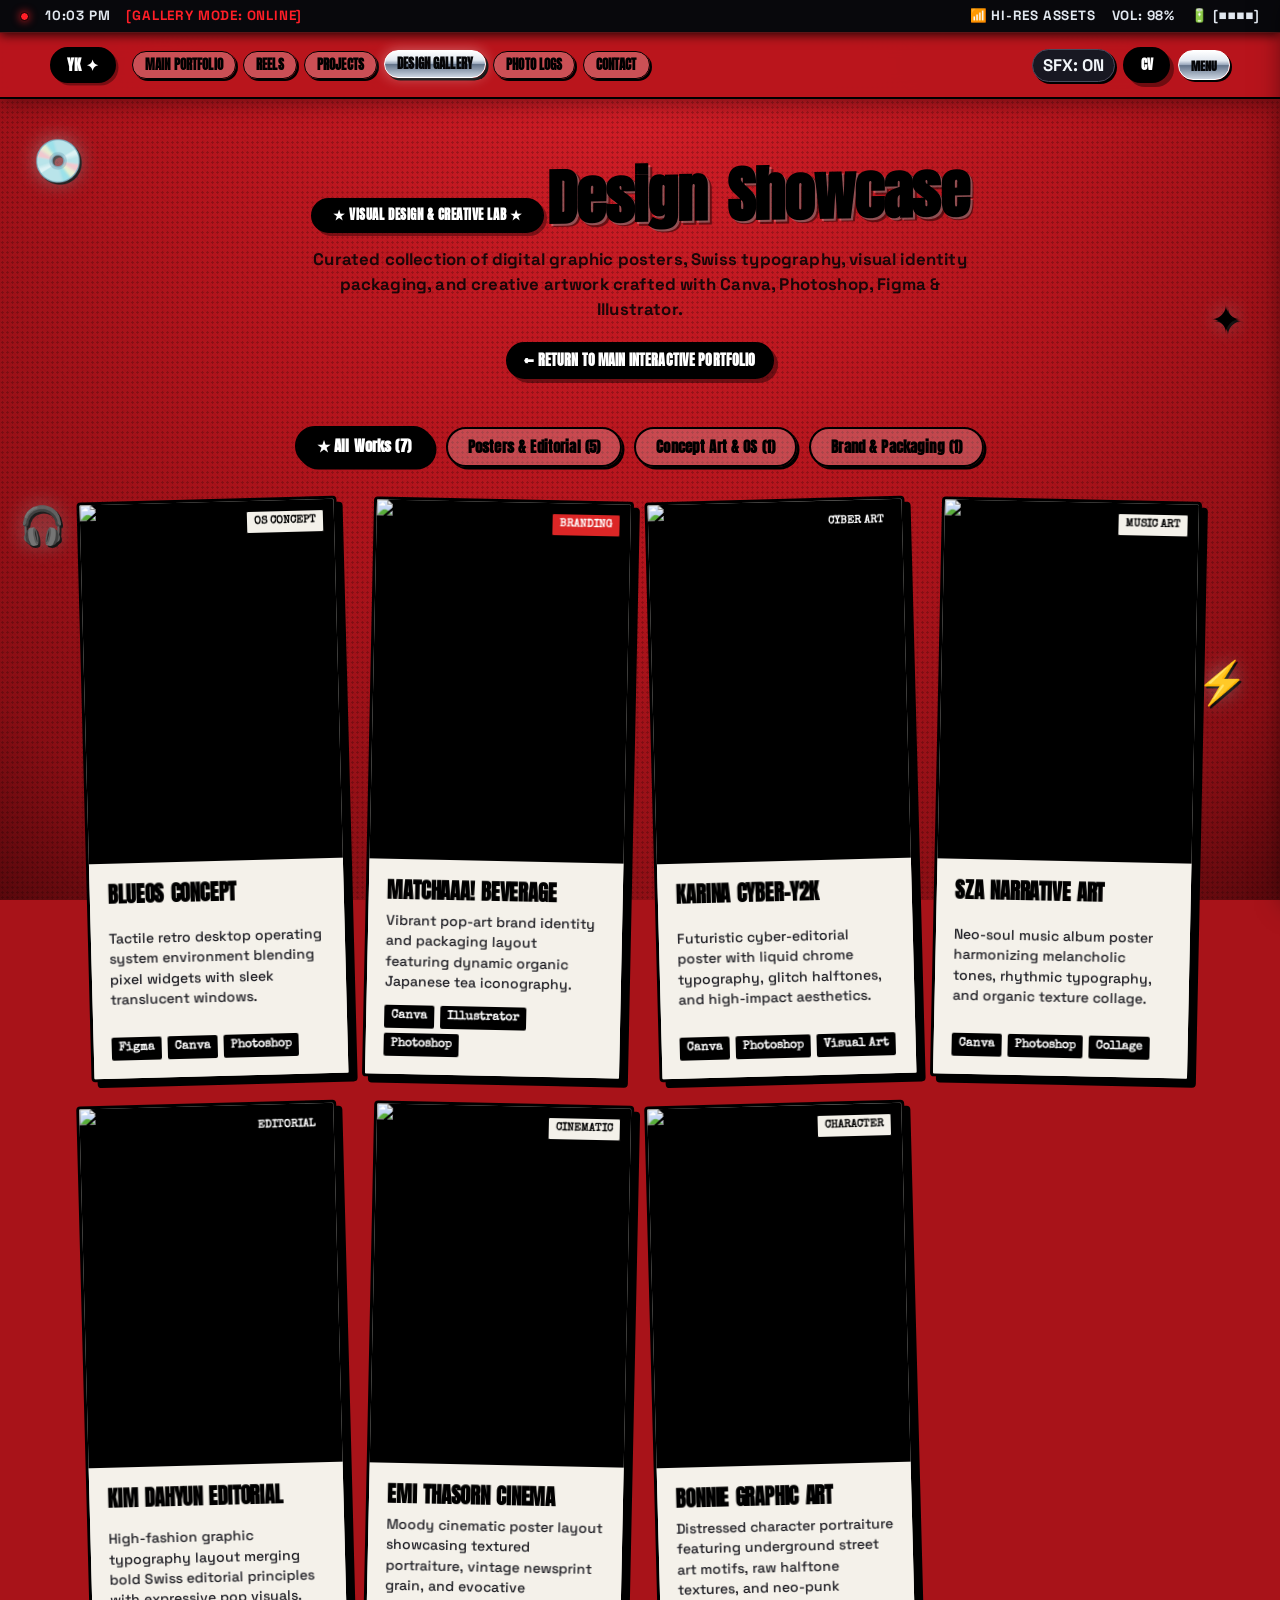
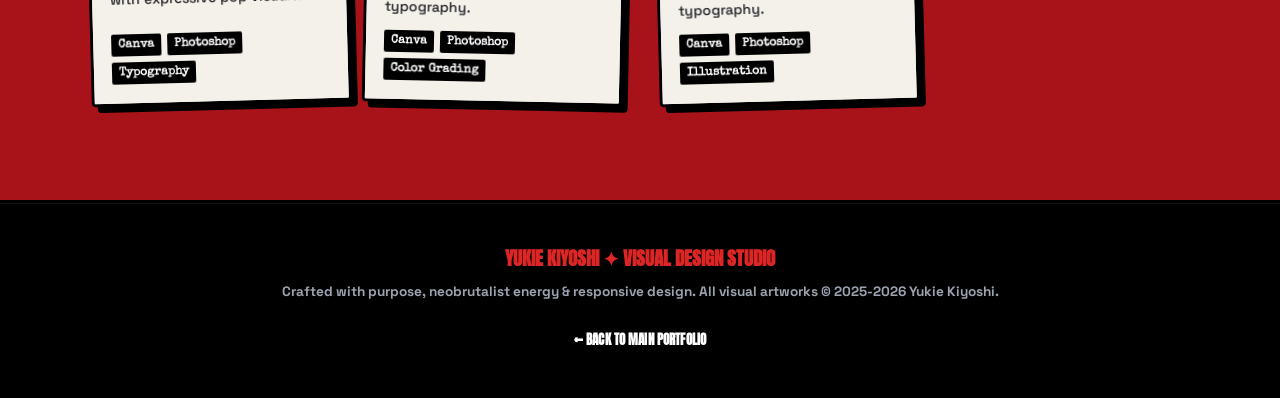
==== commit b4bb7f95: "Redesign with underground punk zine aesthetic, update photos, add Yuta OS project, and optimize mobi" ====
--- a/designs.html
+++ b/designs.html
@@ -18,10 +18,10 @@
   <!-- Retro Halftone Overlay & Interactive Clickable Floating Stickers -->
   <div class="halftone-bg"></div>
   <div class="sticker-layer">
-    <div class="y2k-sticker" style="top: 14%; left: 2.5%; font-size: 2.6rem;" title="Click me!">🎨</div>
-    <div class="y2k-sticker" style="top: 32%; right: 3%; font-size: 2.4rem;" title="Click me!">✨</div>
-    <div class="y2k-sticker" style="top: 55%; left: 1.5%; font-size: 2.3rem;" title="Click me!">⭐</div>
-    <div class="y2k-sticker" style="top: 72%; right: 2.5%; font-size: 2.6rem;" title="Click me!">💖</div>
+    <div class="y2k-sticker" style="top: 14%; left: 2.5%; font-size: 2.6rem;" title="Click me!">💿</div>
+    <div class="y2k-sticker" style="top: 32%; right: 3%; font-size: 2.4rem;" title="Click me!">✦</div>
+    <div class="y2k-sticker" style="top: 55%; left: 1.5%; font-size: 2.3rem;" title="Click me!">🎧</div>
+    <div class="y2k-sticker" style="top: 72%; right: 2.5%; font-size: 2.6rem;" title="Click me!">⚡</div>
   </div>
 
   <!-- Top System Status Bar -->
@@ -29,7 +29,7 @@
     <div class="status-left">
       <span class="blink-dot"></span>
       <span id="liveClock">10:55 AM</span>
-      <span style="color:#047857; font-weight:800;">[GALLERY MODE: ONLINE]</span>
+      <span style="color:#ff1e27; font-weight:800;">[GALLERY MODE: ONLINE]</span>
     </div>
     <div class="status-right">
       <span>📶 HI-RES ASSETS</span>
@@ -90,7 +90,7 @@
       <a href="index.html#hero" class="sidebar-link"><span>Main Portfolio Home</span></a>
       <a href="index.html#about" class="sidebar-link"><span>About Yukie</span></a>
       <a href="index.html#experience" class="sidebar-link"><span>Professional Experience</span></a>
-      <a href="index.html#content-creator" class="sidebar-link highlight-link" style="background: var(--sunny-yellow);">
+      <a href="index.html#content-creator" class="sidebar-link highlight-link" style="background: rgba(220, 38, 38, 0.15); border-left: 3px solid var(--crimson-blood);">
         <span>Content Creator & Reels</span>
         <span class="sidebar-link-badge">VIDEO</span>
       </a>
@@ -106,8 +106,8 @@
 
     <div class="sidebar-footer">
       <div class="sidebar-footer-row">
-        <span style="font-family:var(--font-pixel); font-size:0.75rem; color:#4b5563;">SYSTEM STATUS:</span>
-        <span style="font-family:var(--font-pixel); font-size:0.75rem; color:#047857;">ONLINE ●</span>
+        <span style="font-family:var(--font-pixel); font-size:0.75rem; color:#94a3b8;">SYSTEM STATUS:</span>
+        <span style="font-family:var(--font-pixel); font-size:0.75rem; color:#ff1e27;">ONLINE ●</span>
       </div>
       <div class="sidebar-footer-row">
         <a href="index.html#resumeModal" class="jelly-btn open-resume-btn" style="flex:1; text-align:center; padding:0.35rem; font-size:0.8rem;">
--- a/style.css
+++ b/style.css
@@ -1,48 +1,112 @@
 /* ==========================================================================
-   YUKIE KIYOSHI — RETRO POP DESIGN SYSTEM
-   Full English, Non-Colliding Navbar, High Interactivity & Clean Polish
+   YUKIE KIYOSHI — UNDERGROUND PUNK ZINE & DIY COLLAGE DESIGN SYSTEM
+   Inspired by 1980s Punk Zines, Vintage Photocopy Posters & Distressed Editorial
+   Bold Red + Jet Black + Off-White Newsprint + Halftone Noise + Risograph Ink
    ========================================================================== */
 
-@import url('https://fonts.googleapis.com/css2?family=Gaegu:wght@400;700&family=Plus+Jakarta+Sans:wght@400;500;600;700;800&family=Silkscreen:wght@400;700&family=Space+Grotesk:wght@500;700;800&family=VT323&display=swap');
+@import url('https://fonts.googleapis.com/css2?family=Anton&family=Bebas+Neue&family=Oswald:wght@600;700&family=Permanent+Marker&family=Special+Elite&family=Archivo:wght@700;800;900&family=Bricolage+Grotesque:opsz,wght@12..96,700;12..96,800&family=Plus+Jakarta+Sans:wght@400;500;600;700;800&family=Space+Grotesk:wght@500;700;800&display=swap');
 
 :root {
-  --lime-neon: #bbf438;
-  --lime-bright: #a3e635;
-  --lime-soft: #d9f99d;
-  --lime-dark: #65a30d;
+  /* PUNK ZINE CORE PALETTE */
+  --punk-red: #a81319;
+  --punk-red-dark: #780c11;
+  --punk-red-blood: #c81d25;
+  --punk-black: #060608;
+  --punk-black-ink: #000000;
+  --punk-charcoal: #1c1c24;
+  --punk-paper: #f4f1ea;
+  --punk-paper-aged: #eae5d9;
+  --punk-paper-dark: #121218;
+  --punk-tape: rgba(240, 228, 185, 0.88);
+  --punk-stamp-red: #dc2626;
+
+  /* DARK OBSIDIAN BASE SURFACES */
+  --bg-dark-base: #060608;
+  --bg-dark-surface: #0f0f15;
+  --bg-dark-card: #13131b;
+  --bg-dark-elevated: #1a1a24;
+  --bg-dark-hover: #22222e;
+
+  /* HIGH-VOLTAGE CRIMSON / ANARCHY RED PALETTE */
+  --crimson-neon: #ff1e27;
+  --crimson-red: #e11d48;
+  --crimson-dark: #991b1b;
+  --crimson-blood: #dc2626;
+  --crimson-glow: rgba(220, 38, 38, 0.45);
+  --crimson-grad: linear-gradient(135deg, #ff2a2a 0%, #dc2626 55%, #881337 100%);
+  --crimson-btn: linear-gradient(180deg, #ff3838 0%, #dc2626 50%, #991b1b 100%);
+
+  /* METALLIC CHROME & PLATINUM SILVER PALETTE */
+  --chrome-light: #ffffff;
+  --chrome-silver: #e2e8f0;
+  --chrome-mid: #cbd5e1;
+  --chrome-dark: #64748b;
+  --chrome-deep: #334155;
+  --chrome-border: #383846;
+
+  /* CHROME GRADIENTS & BEVELS */
+  --grad-chrome-bar: linear-gradient(180deg, #d8d8de 0%, #b0b0ba 35%, #888894 50%, #686874 52%, #9c9ca8 100%);
+  --grad-chrome-btn: linear-gradient(180deg, #ffffff 0%, #e2e8f0 35%, #94a3b8 50%, #64748b 52%, #cbd5e1 100%);
+  --grad-chrome-badge: linear-gradient(180deg, #ffffff 0%, #cbd5e1 50%, #94a3b8 100%);
+  --grad-dark-card: linear-gradient(180deg, #161620 0%, #101017 100%);
+
+  /* REMAPPED TOKENS */
+  --lime-neon: #dc2626;
+  --lime-bright: #ffffff;
+  --lime-soft: #1a1a26;
+  --lime-dark: #64748b;
   
-  --sunny-yellow: #ffea2b;
-  --yellow-light: #fef08a;
+  --sunny-yellow: #dc2626;
+  --yellow-light: #161622;
+  --sun-yellow: #ff1e27;
   
-  --sky-blue: #93c5fd;
-  --baby-blue: #dbeafe;
-  --ice-blue: #e0f2fe;
+  --sky-blue: #94a3b8;
+  --baby-blue: #1c1c28;
+  --ice-blue: #12121a;
   
-  --bubble-pink: #f472b6;
-  --soft-pink: #fbcfe8;
-  --maroon-accent: #7a1528;
-
-  --pure-white: #ffffff;
+  --bubble-pink: #dc2626;
+  --soft-pink: #181822;
+  --hot-pink: #e11d48;
+  --maroon-accent: #991b1b;
+
+  --cyan-electric: #e2e8f0;
+  --cream-bg: #0f0f15;
+
+  --pure-white: #f4f1ea;
   --pure-black: #000000;
 
+  /* HIGH-CONTRAST PUNK POSTER BORDERS */
   --border-thick: 2.5px solid #000000;
-  --border-heavy: 3.5px solid #000000;
+  --border-heavy: 3px solid #000000;
   --border-thin: 1.5px solid #000000;
 
   --shadow-retro-sm: 2px 2px 0px #000000;
-  --shadow-retro: 3.5px 3.5px 0px #000000;
-  --shadow-retro-lg: 5px 5px 0px #000000;
-
-  --font-pixel: 'Silkscreen', cursive;
-  --font-bitmap: 'VT323', monospace;
+  --shadow-retro: 4px 4px 0px #000000;
+  --shadow-retro-lg: 6px 6px 0px #000000, 0 0 25px rgba(0, 0, 0, 0.4);
+
+  /* TYPOGRAPHY SUITE — Bold Condensed Punk Poster & Editorial Zine Fonts */
+  --font-punk: 'Anton', 'Bebas Neue', 'Oswald', sans-serif;
+  --font-display: 'Anton', 'Bebas Neue', 'Oswald', sans-serif;
+  --font-pixel: 'Anton', 'Bebas Neue', 'Oswald', sans-serif;
+  --font-condensed: 'Bebas Neue', 'Anton', 'Oswald', sans-serif;
+  --font-typewriter: 'Special Elite', monospace;
+  --font-handwritten: 'Permanent Marker', cursive;
+  --font-bitmap: 'Space Grotesk', sans-serif;
   --font-tech: 'Space Grotesk', sans-serif;
-  --font-doodle: 'Gaegu', cursive;
+  --font-doodle: 'Permanent Marker', cursive;
   --font-body: 'Plus Jakarta Sans', sans-serif;
 
-  --radius-xs: 4px;
-  --radius-sm: 8px;
-  --radius-md: 14px;
-  --radius-lg: 20px;
+  /* Global Headings Tracking & Depth Tokens (Clear, Legible, Tight Poster) */
+  --tracking-tight: -0.015em;
+  --tracking-normal: 0.01em;
+  --tracking-wide: 0.04em;
+  --word-spacing-headings: 0.12em;
+  --shadow-heading-crisp: 2px 2px 0px rgba(255, 255, 255, 0.28), 3.5px 3.5px 0px rgba(0, 0, 0, 0.45);
+
+  --radius-xs: 2px;
+  --radius-sm: 4px;
+  --radius-md: 8px;
+  --radius-lg: 14px;
   --radius-pill: 9999px;
   
   --navbar-height: 60px;
@@ -60,51 +124,50 @@
   font-size: 16px;
   overflow-x: hidden;
   max-width: 100vw;
+  background-color: var(--bg-dark-base);
 }
 
 body {
   font-family: var(--font-body);
-  background: linear-gradient(180deg, #fef9c3 0%, #e0f2fe 30%, #dbeafe 65%, #fef08a 100%);
+  background: 
+    radial-gradient(circle at 50% 12%, #cf1d26 0%, #b2141c 45%, #880e14 85%, #58080c 100%);
+  background-color: #a81319;
   background-attachment: fixed;
-  color: var(--pure-black);
+  color: #000000;
   line-height: 1.55;
   overflow-x: hidden;
   max-width: 100vw;
   position: relative;
 }
 
-/* ── MOBILE PERFORMANCE: disable fixed background (causes iOS lag) ── */
+/* ── MOBILE PERFORMANCE: disable fixed background ── */
 @media (max-width: 960px) {
   body {
     background-attachment: scroll;
-    background: linear-gradient(180deg, #fef9c3 0%, #e0f2fe 30%, #dbeafe 65%, #fef08a 100%);
-  }
-}
-
-/* Halftone Background */
+    background: #a81319;
+  }
+}
+
+/* Distressed Red Paper & Photocopy Roller Scanline Noise */
 .halftone-bg {
   position: fixed;
   inset: 0;
-  background-image: radial-gradient(rgba(0, 0, 0, 0.12) 1.5px, transparent 1.5px);
-  background-size: 18px 18px;
+  background-image: 
+    radial-gradient(rgba(0, 0, 0, 0.32) 1.2px, transparent 1.2px),
+    repeating-linear-gradient(45deg, rgba(0, 0, 0, 0.035) 0px, rgba(0, 0, 0, 0.035) 1px, transparent 1px, transparent 7px),
+    repeating-linear-gradient(-45deg, rgba(255, 255, 255, 0.015) 0px, rgba(255, 255, 255, 0.015) 1px, transparent 1px, transparent 14px);
+  background-size: 5px 5px, 14px 14px, 28px 28px;
+  background-position: 0 0;
+  background-repeat: repeat;
+  opacity: 0.6;
   pointer-events: none;
   z-index: 0;
-  will-change: auto;
-}
-
-/* Hide halftone overlay on mobile to reduce GPU load */
-@media (max-width: 960px) {
-  .halftone-bg {
-    display: none !important;
-  }
 }
 
 /* ══════════════════════════════════════════════════
    MOBILE PERFORMANCE MODE — phones under 768px
-   Kill decorative animations, keep only essentials
    ══════════════════════════════════════════════════ */
 @media (max-width: 768px) {
-  /* Stop ALL decorative animations site-wide */
   .chibi-retro-glow,
   .chibi-float-sticker,
   .sticker-layer > *,
@@ -112,19 +175,14 @@
   .floating-badge,
   .marquee-inner { animation: none !important; }
 
-  /* Keep chibi mascot bob but nothing else */
   .chibi-avatar-wrapper { animation: none !important; }
-
-  /* Disable expensive aura pulse */
   .chibi-retro-glow { display: none !important; }
 
-  /* Use static solid bg instead of gradient on mobile */
   body {
-    background: #fef9c3 !important;
+    background: #08080a !important;
     background-image: none !important;
   }
 
-  /* Remove box-shadows on mobile (expensive) */
   .chibi-pixel-img {
     filter: none !important;
   }
@@ -151,7 +209,7 @@
 
 .y2k-sticker {
   position: absolute;
-  filter: drop-shadow(2px 2px 0px #000);
+  filter: drop-shadow(0 0 10px rgba(255, 255, 255, 0.4)) drop-shadow(2px 2px 0px #000);
   user-select: none;
   cursor: pointer;
   pointer-events: auto;
@@ -160,6 +218,7 @@
 
 .y2k-sticker:hover {
   transform: scale(1.35) rotate(15deg) !important;
+  filter: drop-shadow(0 0 16px rgba(255, 255, 255, 0.85)) drop-shadow(3px 3px 0px #000);
 }
 
 /* Container */
@@ -173,20 +232,21 @@
 }
 
 /* ==========================================================================
-   TOP STATUS BAR & NAVBAR (CLEAN & NON-COLLIDING)
+   TOP STATUS BAR & NAVBAR (INSPO 1: WINDOWS MEDIA PLAYER RETRO CHROME)
    ========================================================================== */
 .system-status-bar {
-  background: var(--lime-neon);
-  border-bottom: var(--border-thick);
-  padding: 0.3rem 1.25rem;
+  background: #08080c;
+  border-bottom: 1.5px solid rgba(220, 38, 38, 0.4);
+  padding: 0.35rem 1.25rem;
   display: flex;
   justify-content: space-between;
   align-items: center;
-  font-family: var(--font-bitmap);
-  font-size: 1.15rem;
+  font-family: var(--font-tech);
+  font-size: 0.84rem;
   font-weight: 700;
-  letter-spacing: 0.08em;
-  color: #000;
+  letter-spacing: 0.06em;
+  color: #e2e8f0;
+  box-shadow: 0 2px 10px rgba(0, 0, 0, 0.8);
   position: relative;
   z-index: 1002;
 }
@@ -200,9 +260,10 @@
 .blink-dot {
   width: 9px;
   height: 9px;
-  background: #ef4444;
+  background: var(--crimson-neon);
   border-radius: 50%;
   border: 1px solid #000;
+  box-shadow: 0 0 8px rgba(255, 30, 39, 0.9);
   animation: blink 1.2s infinite;
 }
 
@@ -212,14 +273,16 @@
 }
 
 #navbar {
-  background: var(--pure-white);
-  border-bottom: var(--border-thick);
+  background: rgba(186, 22, 29, 0.95);
+  backdrop-filter: blur(10px);
+  -webkit-backdrop-filter: blur(10px);
+  border-bottom: 2.5px solid #000000;
   min-height: 64px;
   padding: 0.6rem 0;
   position: sticky;
   top: 0;
   z-index: 1000;
-  box-shadow: 0 4px 0px rgba(0, 0, 0, 0.15);
+  box-shadow: 0 4px 20px rgba(0, 0, 0, 0.4);
   overflow: visible;
   box-sizing: border-box;
 }
@@ -237,7 +300,7 @@
   overflow: visible;
 }
 
-/* Logo only — No duplicate Yukie Kiyoshi text in sidebar */
+/* Logo only — Liquid Chrome Bubble */
 .nav-brand {
   display: inline-flex;
   align-items: center;
@@ -246,21 +309,26 @@
 }
 
 .nav-brand-bubble {
-  background: var(--lime-neon);
-  border: 2px solid #000;
+  background: #000000;
+  border: 2px solid #000000;
   border-radius: var(--radius-pill);
-  padding: 0.28rem 0.8rem;
-  font-family: var(--font-pixel);
-  font-size: 0.9rem;
-  box-shadow: 2px 2px 0px #000;
-  color: #000;
-  transition: transform 0.15s ease;
+  padding: 0.28rem 0.95rem;
+  font-family: var(--font-display);
+  font-size: 0.95rem;
+  box-shadow: 2.5px 2.5px 0px rgba(0, 0, 0, 0.35);
+  color: #ffffff;
+  font-weight: 900;
+  letter-spacing: var(--tracking-normal);
+  transition: transform 0.15s ease, box-shadow 0.15s ease;
   display: inline-flex;
   align-items: center;
 }
 
 .nav-brand-bubble:hover {
-  transform: rotate(-5deg) scale(1.06);
+  transform: rotate(-4deg) scale(1.08);
+  background: #ffffff;
+  color: #000000;
+  box-shadow: 3.5px 3.5px 0px #000;
 }
 
 /* Navigation Links */
@@ -275,17 +343,18 @@
 }
 
 .nav-link-btn {
-  font-family: var(--font-tech);
-  font-size: 0.78rem;
-  font-weight: 700;
+  font-family: var(--font-display);
+  font-size: 0.82rem;
+  font-weight: 900;
+  letter-spacing: var(--tracking-normal);
   text-decoration: none;
-  color: #000;
-  background: var(--pure-white);
-  border: 2px solid #000;
+  color: #000000;
+  background: rgba(255, 255, 255, 0.25);
+  border: 1.5px solid #000000;
   border-radius: var(--radius-pill);
-  padding: 0.25rem 0.6rem;
+  padding: 0.3rem 0.75rem;
   box-shadow: 2px 2px 0px #000;
-  transition: transform 0.1s ease, background 0.1s ease, box-shadow 0.1s ease;
+  transition: transform 0.1s ease, background 0.1s ease, box-shadow 0.1s ease, color 0.1s ease;
   white-space: nowrap;
   text-transform: uppercase;
   flex-shrink: 0;
@@ -296,7 +365,9 @@
 
 .nav-link-btn:hover,
 .nav-link-btn.active {
-  background: var(--lime-neon);
+  background: #000000;
+  color: #ffffff;
+  border-color: #000000;
   transform: translate(-1px, -1px);
   box-shadow: 2.5px 2.5px 0px #000;
 }
@@ -311,10 +382,11 @@
 }
 
 .sfx-toggle-btn {
-  background: #fef08a;
-  border: 2px solid #000;
+  background: #181822;
+  color: #f1f5f9;
+  border: 1.5px solid #4a4a5e;
   border-radius: var(--radius-pill);
-  padding: 0.28rem 0.6rem;
+  padding: 0.28rem 0.65rem;
   font-family: var(--font-bitmap);
   font-size: 1.05rem;
   font-weight: 700;
@@ -326,11 +398,14 @@
   user-select: none;
   white-space: nowrap;
   flex-shrink: 0;
+  transition: all 0.15s ease;
 }
 
 .sfx-toggle-btn:hover {
+  background: #242432;
+  border-color: #cbd5e1;
   transform: translate(-1px, -1px);
-  box-shadow: 2.5px 2.5px 0px #000;
+  box-shadow: 0 0 10px rgba(255, 255, 255, 0.2), 2.5px 2.5px 0px #000;
 }
 
 .sfx-toggle-btn:active {
@@ -338,33 +413,37 @@
 }
 
 /* ==========================================================================
-   BUTTONS & SPEECH BUBBLES
+   BUTTONS & SPEECH BUBBLES (LIQUID METAL CHROME FINISH)
    ========================================================================== */
 .jelly-btn {
   display: inline-flex;
   align-items: center;
   justify-content: center;
   gap: 0.45rem;
-  font-family: var(--font-tech);
+  font-family: var(--font-display);
   font-size: 0.9rem;
-  font-weight: 800;
+  font-weight: 900;
+  letter-spacing: var(--tracking-normal);
   text-transform: uppercase;
   text-decoration: none;
-  color: #000;
-  background: radial-gradient(circle at 50% 25%, #ffffff 0%, var(--lime-neon) 60%, var(--lime-bright) 100%);
-  border: var(--border-heavy);
+  color: #ffffff;
+  background: #000000;
+  border: 2.5px solid #000000;
   border-radius: var(--radius-pill);
-  padding: 0.75rem 1.6rem;
-  box-shadow: var(--shadow-retro);
+  padding: 0.7rem 1.6rem;
+  box-shadow: 4px 4px 0px rgba(0, 0, 0, 0.4);
   cursor: pointer;
-  transition: transform 0.12s ease, box-shadow 0.12s ease;
+  transition: transform 0.12s ease, box-shadow 0.12s ease, background 0.12s ease, color 0.12s ease;
   user-select: none;
   white-space: nowrap;
 }
 
 .jelly-btn:hover {
   transform: translate(-2px, -2px);
-  box-shadow: var(--shadow-retro-lg);
+  background: #ffffff;
+  color: #000000;
+  border-color: #000000;
+  box-shadow: 5px 5px 0px #000000;
 }
 
 .jelly-btn:active {
@@ -373,32 +452,39 @@
 }
 
 .jelly-btn-yellow {
-  background: radial-gradient(circle at 50% 25%, #ffffff 0%, var(--sunny-yellow) 60%, #eab308 100%);
+  background: #000000;
+  border: 2.5px solid #000000;
+  color: #ffffff;
+  box-shadow: 3.5px 3.5px 0 rgba(0, 0, 0, 0.4);
 }
 
 .jelly-btn-blue {
-  background: radial-gradient(circle at 50% 25%, #ffffff 0%, #bfdbfe 60%, #60a5fa 100%);
+  background: linear-gradient(180deg, #e2e8f0 0%, #94a3b8 50%, #475569 100%);
+  color: #fff;
+  border: 2px solid #cbd5e1;
+  text-shadow: 0 1px 2px rgba(0, 0, 0, 0.8);
 }
 
 .jelly-round-btn {
   width: 42px;
   height: 42px;
   border-radius: 50%;
-  border: var(--border-thick);
+  border: 2px solid #ffffff;
   display: flex;
   align-items: center;
   justify-content: center;
-  box-shadow: var(--shadow-retro-sm);
+  box-shadow: var(--shadow-retro-sm), 0 0 10px rgba(255, 255, 255, 0.2);
   cursor: pointer;
-  background: radial-gradient(circle at 35% 30%, #ffffff 0%, var(--lime-neon) 65%, var(--lime-dark) 100%);
-  transition: transform 0.12s ease;
+  background: var(--grad-chrome-btn);
+  color: #000;
+  transition: transform 0.12s ease, box-shadow 0.12s ease;
   font-weight: 800;
   font-size: 1.1rem;
 }
 
 .jelly-round-btn:hover {
   transform: scale(1.08) translate(-1px, -1px);
-  box-shadow: var(--shadow-retro);
+  box-shadow: var(--shadow-retro), 0 0 16px rgba(255, 255, 255, 0.4);
 }
 
 .jelly-round-btn:active {
@@ -406,21 +492,21 @@
   box-shadow: 1px 1px 0px #000;
 }
 
-.jelly-round-btn.red { background: radial-gradient(circle at 35% 30%, #ff8a8a 0%, #ef4444 65%, #991b1b 100%); }
-.jelly-round-btn.yellow { background: radial-gradient(circle at 35% 30%, #fff7a1 0%, #eab308 65%, #854d0e 100%); }
-.jelly-round-btn.blue { background: radial-gradient(circle at 35% 30%, #93c5fd 0%, #3b82f6 65%, #1e40af 100%); }
+.jelly-round-btn.red { background: radial-gradient(circle at 35% 30%, #ff8a8a 0%, #ef4444 65%, #7f1d1d 100%); color: #fff; }
+.jelly-round-btn.yellow { background: radial-gradient(circle at 35% 30%, #ffffff 0%, #cbd5e1 65%, #64748b 100%); }
+.jelly-round-btn.blue { background: radial-gradient(circle at 35% 30%, #cbd5e1 0%, #64748b 65%, #1e293b 100%); color: #fff; }
 
 .speech-bubble {
   display: inline-block;
-  background: linear-gradient(180deg, #d9f99d 0%, #bef264 100%);
-  border: var(--border-thick);
+  background: linear-gradient(180deg, #242432 0%, #161622 100%);
+  border: 2px solid #4a4a5e;
   border-radius: 16px;
   padding: 0.45rem 1.15rem;
   font-family: var(--font-bitmap);
   font-size: 1.35rem;
   letter-spacing: 0.04em;
-  color: #000;
-  box-shadow: var(--shadow-retro-sm);
+  color: #f1f5f9;
+  box-shadow: var(--shadow-retro-sm), 0 0 12px rgba(255, 255, 255, 0.05);
   position: relative;
 }
 
@@ -437,7 +523,10 @@
 }
 
 .speech-bubble.bubble-yellow {
-  background: linear-gradient(180deg, #fef08a 0%, #fde047 100%);
+  background: #0f0f15;
+  border: 2px solid var(--crimson-blood);
+  color: #f1f5f9;
+  box-shadow: 2px 2px 0px #000, 0 0 10px rgba(220, 38, 38, 0.25);
 }
 
 .about-quote-bubble {
@@ -459,93 +548,486 @@
   display: inline-flex;
   align-items: center;
   gap: 0.4rem;
-  background: var(--lime-neon);
-  border: var(--border-thick);
+  background: #000000;
+  color: #ffffff;
+  border: 2px solid #000000;
   border-radius: var(--radius-pill);
-  padding: 0.3rem 1.15rem;
-  font-family: var(--font-pixel);
-  font-size: 0.88rem;
-  box-shadow: var(--shadow-retro-sm);
+  padding: 0.35rem 1.25rem;
+  font-family: var(--font-display);
+  font-size: 0.82rem;
+  font-weight: 900;
+  text-transform: uppercase;
+  letter-spacing: var(--tracking-wide);
+  box-shadow: 3px 3px 0px rgba(0, 0, 0, 0.35);
   margin-bottom: 0.85rem;
 }
 
 .section-title {
-  font-family: var(--font-pixel);
-  font-size: clamp(1.8rem, 3.8vw, 2.9rem);
-  color: #000;
-  line-height: 1.15;
-  text-shadow: 2.5px 2.5px 0px #ffffff, 5px 5px 0px #000000;
+  font-family: var(--font-display);
+  font-size: clamp(2.4rem, 5.5vw, 4.4rem);
+  font-weight: 900;
+  letter-spacing: var(--tracking-tight);
+  word-spacing: var(--word-spacing-headings);
+  color: #000000;
+  line-height: 1.05;
+  display: inline-block;
+  transform: rotate(-1deg) skew(-1deg);
+  text-shadow: var(--shadow-heading-crisp);
   margin-bottom: 0.75rem;
+  text-rendering: optimizeLegibility;
+  -webkit-font-smoothing: antialiased;
 }
 
 .section-subtitle {
   font-family: var(--font-tech);
   font-size: 1.05rem;
-  font-weight: 600;
-  color: #1e293b;
+  font-weight: 700;
+  color: #1a0608;
+  letter-spacing: var(--tracking-normal);
+  line-height: 1.5;
   max-width: 650px;
   margin: 0 auto;
 }
 
 /* ==========================================================================
-   HERO SECTION (CYBER GADGET PHONE & PLAYFUL PROFILE FOLDERS)
+   HERO SECTION — UNDERGROUND PUNK ZINE & DIY COLLAGE
    ========================================================================== */
 #hero {
-  padding-top: 2.5rem;
-  padding-bottom: 4rem;
-}
-
-.hero-main-title-wrap {
-  text-align: center;
-  margin-bottom: 2.25rem;
-}
-
-.hero-pixel-title {
-  font-family: var(--font-pixel);
-  font-size: clamp(2.2rem, 5.2vw, 4.2rem);
+  position: relative;
+  padding-top: 3.5rem;
+  padding-bottom: 5.5rem;
+  overflow: hidden;
+}
+
+/* Background Cropped Marquee Typography */
+.punk-bg-marquee {
+  position: absolute;
+  top: 15px;
+  left: 0;
+  width: 100%;
+  overflow: hidden;
+  white-space: nowrap;
+  pointer-events: none;
+  opacity: 0.16;
+  z-index: 1;
+  user-select: none;
+}
+
+.punk-bg-marquee .marquee-track {
+  display: inline-block;
+  font-family: var(--font-punk);
+  font-size: clamp(3.8rem, 11vw, 8.5rem);
+  font-weight: 900;
+  color: #000000;
+  line-height: 1.05;
+  letter-spacing: 0.02em;
+  word-spacing: 0.15em;
   text-transform: uppercase;
+  animation: punkMarqueeScroll 28s linear infinite;
+}
+
+@keyframes punkMarqueeScroll {
+  0% { transform: translateX(0); }
+  100% { transform: translateX(-50%); }
+}
+
+.punk-hero-container {
+  position: relative;
+  z-index: 3;
+}
+
+.punk-hero-editorial-grid {
+  display: grid;
+  grid-template-columns: 1.15fr 0.85fr;
+  gap: 2.75rem;
+  align-items: center;
+  position: relative;
+}
+
+@media (max-width: 992px) {
+  .punk-hero-editorial-grid {
+    grid-template-columns: 1fr;
+    gap: 2.75rem;
+    justify-items: center;
+  }
+  .punk-hero-text-col {
+    align-items: center;
+    text-align: center;
+    width: 100%;
+  }
+  .punk-taped-label {
+    transform: rotate(-1deg);
+  }
+  .punk-hero-giant-name {
+    font-size: clamp(3.2rem, 11vw, 5.2rem);
+    text-align: center;
+    transform: rotate(-1deg);
+  }
+  .punk-manifesto-card {
+    transform: rotate(0deg);
+    max-width: 100%;
+    text-align: left;
+  }
+  .punk-hero-actions {
+    justify-content: center;
+  }
+  .punk-visual-frame-wrapper {
+    max-width: 380px;
+    margin: 0 auto;
+  }
+}
+
+/* LEFT: Typography & Manifesto Column */
+.punk-hero-text-col {
+  display: flex;
+  flex-direction: column;
+  align-items: flex-start;
+  z-index: 4;
+}
+
+.punk-taped-label {
+  display: inline-flex;
+  align-items: center;
+  background: var(--punk-paper);
+  color: #000000;
+  border: 2px solid #000000;
+  padding: 0.35rem 1.1rem;
+  font-family: var(--font-typewriter);
+  font-size: 0.88rem;
+  font-weight: 700;
+  letter-spacing: 0.04em;
+  text-transform: uppercase;
+  box-shadow: 3px 3px 0px #000000;
+  margin-bottom: 1.25rem;
+  position: relative;
+  transform: rotate(-1.5deg);
+}
+
+.punk-hero-giant-name {
+  font-family: var(--font-punk);
+  font-size: clamp(4.2rem, 9.5vw, 8.8rem);
+  font-weight: 900;
+  line-height: 0.96;
+  letter-spacing: var(--tracking-tight);
+  word-spacing: 0.15em;
+  text-transform: uppercase;
+  color: #000000;
+  margin-bottom: 1.25rem;
+  transform: rotate(-2deg);
+  text-shadow: var(--shadow-heading-crisp);
+}
+
+.punk-hero-giant-name .name-row {
+  display: block;
+}
+
+.punk-hero-giant-name .row-top {
+  transform: rotate(-1.5deg);
+}
+
+.punk-hero-giant-name .row-bot {
+  transform: rotate(1deg);
+  margin-top: 0.04em;
+}
+
+/* Masking Tape Utility */
+.tape-strip {
+  position: absolute;
+  width: 52px;
+  height: 18px;
+  background: var(--punk-tape);
+  box-shadow: 0 1px 3px rgba(0, 0, 0, 0.25);
+  pointer-events: none;
+  z-index: 6;
+  border-left: 2px dashed rgba(200, 190, 160, 0.45);
+  border-right: 2px dashed rgba(200, 190, 160, 0.45);
+}
+
+.tape-strip.top-left { top: -9px; left: 14px; transform: rotate(-6deg); }
+.tape-strip.top-right { top: -9px; right: 14px; transform: rotate(5deg); }
+.tape-strip.top-center { top: -9px; left: 50%; transform: translateX(-50%) rotate(-2deg); }
+
+/* Role Stamp Bar */
+.punk-role-stamp-bar {
+  display: inline-flex;
+  align-items: center;
+  gap: 0.65rem;
+  margin-bottom: 1.5rem;
+  flex-wrap: wrap;
+}
+
+.punk-rubber-stamp-mini {
+  background: #000000;
+  color: #ffffff;
+  font-family: var(--font-typewriter);
+  font-size: 0.85rem;
+  font-weight: 700;
+  padding: 0.25rem 0.65rem;
+  border: 1.5px dashed #ffffff;
+  transform: rotate(-2deg);
+  box-shadow: 2px 2px 0px rgba(0, 0, 0, 0.5);
+}
+
+/* Manifesto Paper Clipping */
+.punk-manifesto-card {
+  background: var(--punk-paper);
+  color: #0a0a0f;
+  border: 2.5px solid #000000;
+  box-shadow: 5px 6px 0px #000000;
+  padding: 1.4rem 1.6rem;
+  max-width: 580px;
+  position: relative;
+  transform: rotate(-0.8deg);
+  margin-bottom: 1.75rem;
+}
+
+.manifesto-lead {
+  font-family: var(--font-punk);
+  font-size: 1.35rem;
+  line-height: 1.25;
+  letter-spacing: -0.01em;
+  word-spacing: 0.08em;
+  color: #000000;
+  margin-bottom: 0.65rem;
+  text-transform: uppercase;
+}
+
+.manifesto-body {
+  font-family: var(--font-tech);
+  font-size: 0.95rem;
+  line-height: 1.55;
+  color: #1e1e24;
+  font-weight: 600;
+}
+
+/* Action Ticket Buttons */
+.punk-hero-actions {
+  display: flex;
+  gap: 0.85rem;
+  flex-wrap: wrap;
+  margin-bottom: 1.75rem;
+}
+
+.punk-action-ticket {
+  display: inline-flex;
+  align-items: center;
+  gap: 0.65rem;
+  padding: 0.65rem 1.35rem;
+  font-family: var(--font-punk);
+  font-size: 1.15rem;
+  letter-spacing: var(--tracking-normal);
+  text-transform: uppercase;
+  text-decoration: none;
+  border: 2.5px solid #000000;
+  box-shadow: 4px 4px 0px #000000;
+  cursor: pointer;
+  transition: transform 0.15s ease, box-shadow 0.15s ease;
+}
+
+.punk-action-ticket.ticket-black {
+  background: #000000;
+  color: #ffffff;
+  transform: rotate(-1.5deg);
+}
+
+.punk-action-ticket.ticket-white {
+  background: var(--punk-paper);
+  color: #000000;
+  transform: rotate(1.2deg);
+}
+
+.punk-action-ticket.ticket-stamp {
+  background: #dc2626;
+  color: #ffffff;
+  border-style: dashed;
+  transform: rotate(-2deg);
+}
+
+.punk-action-ticket:hover {
+  transform: translateY(-3px) scale(1.03);
+  box-shadow: 6px 7px 0px #000000;
+}
+
+.ticket-badge {
+  background: #000;
+  color: #fff;
+  font-family: var(--font-typewriter);
+  font-size: 0.72rem;
+  padding: 1px 6px;
+  border-radius: 2px;
+}
+
+/* Quick Navigation Pills */
+.punk-quick-pills {
+  display: flex;
+  flex-wrap: wrap;
+  gap: 0.5rem;
+}
+
+.punk-pill-btn {
+  background: #121218;
+  color: #cbd5e1;
+  border: 1.5px solid #3d3d52;
+  border-radius: 4px;
+  padding: 0.35rem 0.85rem;
+  font-family: var(--font-tech);
+  font-size: 0.82rem;
+  font-weight: 700;
+  box-shadow: 2px 2px 0px #000;
+  cursor: pointer;
+  transition: transform 0.12s ease, background 0.12s ease, color 0.12s ease;
+}
+
+.punk-pill-btn:hover {
+  transform: translateY(-2px);
+  background: var(--punk-paper);
   color: #000;
-  display: inline-block;
+  border-color: #000;
+}
+
+/* RIGHT: Striking B&W Photocopy Cutout Portrait Stage */
+.punk-hero-stage-col,
+.punk-hero-visual-col {
+  display: flex;
+  justify-content: center;
+  align-items: center;
   position: relative;
-  background: linear-gradient(180deg, #bef264 0%, #84cc16 100%);
-  border: var(--border-heavy);
-  border-radius: var(--radius-pill);
-  padding: 0.4rem 2.25rem;
-  box-shadow: var(--shadow-retro-lg);
-}
-
-.pixel-pointer-cursor {
+  width: 100%;
+}
+
+.punk-cutout-collage-wrap,
+.punk-visual-frame-wrapper {
+  position: relative;
+  max-width: 490px;
+  width: 100%;
+}
+
+/* White Aerosol Stencil Glow Behind Cutout */
+.punk-spray-halo {
   position: absolute;
-  top: -12px;
-  right: -22px;
-  width: 40px;
-  height: 40px;
-  filter: drop-shadow(2px 2px 0px #000);
+  top: 15%;
+  left: 10%;
+  width: 80%;
+  height: 70%;
+  background: radial-gradient(circle, rgba(255, 255, 255, 0.45) 0%, rgba(255, 255, 255, 0.15) 50%, transparent 75%);
+  filter: blur(20px);
   pointer-events: none;
-}
-
-.hero-sub-academic-tag {
-  display: inline-flex;
-  align-items: center;
-  gap: 0.5rem;
-  background: var(--pure-white);
-  border: 2.5px solid #000;
+  z-index: 1;
+}
+
+.punk-cutout-photo-frame {
+  position: relative;
+  z-index: 2;
+  transform: rotate(2deg);
+  filter: drop-shadow(14px 20px 28px rgba(0, 0, 0, 0.85));
+  transition: transform 0.3s cubic-bezier(0.16, 1, 0.3, 1), filter 0.3s ease;
+}
+
+.punk-cutout-photo-frame:hover {
+  transform: rotate(0deg) scale(1.02);
+  filter: drop-shadow(18px 26px 36px rgba(0, 0, 0, 0.95));
+}
+
+.punk-cutout-img {
+  width: 100%;
+  height: auto;
+  display: block;
+}
+
+/* Overlapping Tilted Paper Labels */
+.punk-paper-tag {
+  position: absolute;
+  background: var(--punk-paper);
+  color: #000000;
+  border: 2px solid #000000;
+  padding: 0.35rem 0.95rem;
+  font-family: var(--font-punk);
+  font-size: 0.98rem;
+  letter-spacing: var(--tracking-normal);
+  text-transform: uppercase;
+  box-shadow: 4px 4px 0px rgba(0, 0, 0, 0.6);
+  z-index: 4;
+}
+
+.punk-paper-tag.tag-award {
+  transform: rotate(-4deg);
+}
+
+.punk-paper-tag.tag-sub {
+  transform: rotate(3deg);
+  font-family: var(--font-typewriter);
+  font-size: 0.82rem;
+}
+
+.punk-handwritten-scribble {
+  position: absolute;
+  font-family: var(--font-handwritten);
+  font-size: 1.25rem;
+  color: #000000;
+  text-shadow: 0 0 10px rgba(255, 255, 255, 0.85);
+  transform: rotate(-6deg);
+  z-index: 4;
+  white-space: nowrap;
+}
+
+/* Distressed Rubber Stamp Seal */
+.punk-rubber-stamp-seal {
+  position: absolute;
+  width: 90px;
+  height: 90px;
+  border: 3px dashed #dc2626;
+  border-radius: 50%;
+  display: flex;
+  flex-direction: column;
+  align-items: center;
+  justify-content: center;
+  color: #dc2626;
+  font-family: var(--font-typewriter);
+  transform: rotate(14deg);
+  z-index: 5;
+  background: rgba(220, 38, 38, 0.08);
+  box-shadow: 0 0 12px rgba(220, 38, 38, 0.2);
+  user-select: none;
+  pointer-events: none;
+}
+
+.punk-rubber-stamp-seal span { font-size: 0.65rem; font-weight: 700; letter-spacing: 0.05em; }
+.punk-rubber-stamp-seal strong { font-size: 0.95rem; font-weight: 900; line-height: 1; }
+.punk-rubber-stamp-seal small { font-size: 0.58rem; }
+
+/* Interactive Chibi Mini-Sticker (Positioned at bottom right of cutout frame, zero text obstruction) */
+.punk-chibi-badge {
+  position: absolute;
+  bottom: -15px;
+  right: -20px;
+  z-index: 6;
+  display: flex;
+  align-items: flex-end;
+  cursor: pointer;
+  transition: transform 0.2s cubic-bezier(0.34, 1.56, 0.64, 1);
+}
+
+.punk-chibi-badge:hover {
+  transform: scale(1.12) rotate(3deg);
+}
+
+.punk-chibi-sticker-img {
+  width: 90px;
+  height: auto;
+  filter: drop-shadow(4px 6px 12px rgba(0,0,0,0.7));
+}
+
+.punk-speech-pill {
+  background: var(--punk-paper);
+  color: #000000;
+  border: 2px solid #000;
   border-radius: 999px;
-  padding: 0.4rem 1.4rem;
-  font-family: var(--font-bitmap);
-  font-size: 1.15rem;
-  font-weight: 800;
-  color: #000;
-  box-shadow: 3px 3px 0px #000;
-  margin-top: 0.95rem;
-  letter-spacing: 0.04em;
-  transition: transform 0.15s ease;
-}
-
-.hero-sub-academic-tag:hover {
-  transform: translate(-2px, -2px);
-  box-shadow: 4px 4px 0px #000;
-  background: #fef08a;
+  padding: 3px 10px;
+  font-family: var(--font-handwritten);
+  font-size: 0.85rem;
+  box-shadow: 2px 2px 0px #000;
+  white-space: nowrap;
+  transform: rotate(-3deg) translateY(-25px);
 }
 
 .hero-layout-grid {
@@ -569,8 +1051,8 @@
   justify-content: space-between;
   width: 100%;
   padding: 1.25rem 1.4rem;
-  background: var(--pure-white);
-  border: var(--border-thick);
+  background: #121218;
+  border: 2px solid #333344;
   border-radius: 14px;
   box-shadow: var(--shadow-retro);
   cursor: pointer;
@@ -582,7 +1064,9 @@
 
 .hero-nav-pill-btn:hover {
   transform: translate(-3px, -3px);
-  box-shadow: var(--shadow-retro-lg);
+  box-shadow: var(--shadow-retro-lg), 0 0 16px rgba(255, 255, 255, 0.15);
+  border-color: #cbd5e1;
+  background: #1c1c26;
 }
 
 .hero-nav-pill-btn:active {
@@ -590,23 +1074,18 @@
   box-shadow: 2px 2px 0px #000;
 }
 
-.hero-nav-pill-btn.profile-pill:hover {
-  background: #fef08a;
-}
-
-.hero-nav-pill-btn.audio-pill:hover {
-  background: #a5f3fc;
-}
-
+.hero-nav-pill-btn.profile-pill:hover,
+.hero-nav-pill-btn.audio-pill:hover,
 .hero-nav-pill-btn.tech-pill:hover {
-  background: #fbcfe8;
+  background: #1f1f2c;
 }
 
 .hero-nav-pill-btn .pill-badge {
   font-size: 0.85rem;
   font-family: var(--font-pixel);
-  background: #000;
-  color: #fff;
+  background: linear-gradient(180deg, #333342 0%, #1a1a24 100%);
+  color: #cbd5e1;
+  border: 1px solid #4a4a5e;
   padding: 4px 8px;
   border-radius: 6px;
   font-weight: 700;
@@ -616,18 +1095,19 @@
   font-size: 1.35rem;
   font-weight: 900;
   letter-spacing: 0.04em;
-  color: #000;
+  color: #f1f5f9;
 }
 
 .hero-nav-pill-btn .pill-arrow {
   font-size: 1.3rem;
   font-weight: 900;
-  color: #000;
+  color: #cbd5e1;
   transition: transform 0.2s ease;
 }
 
 .hero-nav-pill-btn:hover .pill-arrow {
   transform: translateX(4px);
+  color: #ffffff;
 }
 
 /* ── CENTER: OPEN STAGE CHIBI (BORDERLESS / NO PHONE) ── */
@@ -642,24 +1122,26 @@
 }
 
 .chibi-stage-status-badge {
-  background: #fde047;
-  color: #000;
-  border: 2.5px solid #000;
+  background: #0c0c12;
+  color: #ffffff;
+  border: 1.5px solid var(--crimson-blood);
   border-radius: 999px;
-  padding: 5px 16px;
-  font-family: var(--font-pixel);
-  font-size: 0.8rem;
+  padding: 5px 18px;
+  font-family: var(--font-tech);
+  font-size: 0.85rem;
+  font-weight: 800;
   letter-spacing: 0.05em;
-  box-shadow: 3px 3px 0px #000;
+  box-shadow: 0 0 16px rgba(220, 38, 38, 0.35), 3px 3px 0px #000;
   cursor: pointer;
-  transition: transform 0.15s ease, box-shadow 0.15s ease;
+  transition: transform 0.15s ease, box-shadow 0.15s ease, border-color 0.15s ease;
   margin-bottom: 0.75rem;
   z-index: 5;
 }
 
 .chibi-stage-status-badge:hover {
   transform: scale(1.06);
-  box-shadow: 4px 4px 0px #000;
+  border-color: var(--crimson-neon);
+  box-shadow: 0 0 24px rgba(255, 30, 39, 0.55), 4px 4px 0px #000;
 }
 
 .chibi-character-center {
@@ -678,7 +1160,7 @@
   width: 250px;
   height: 250px;
   border-radius: 50%;
-  background: radial-gradient(circle, rgba(253, 224, 71, 0.42) 0%, rgba(244, 114, 182, 0.22) 50%, transparent 72%);
+  background: radial-gradient(circle, rgba(255, 30, 39, 0.42) 0%, rgba(220, 38, 38, 0.16) 45%, transparent 72%);
   pointer-events: none;
   z-index: 1;
   animation: auraPulse 3.5s ease-in-out infinite alternate;
@@ -695,7 +1177,6 @@
   width: 250px;
   height: 340px;
   cursor: pointer;
-  /* No float animation here — SVG handles its own bob internally */
   transition: transform 0.2s cubic-bezier(0.34, 1.56, 0.64, 1);
   -webkit-tap-highlight-color: transparent;
   z-index: 4;
@@ -725,22 +1206,19 @@
 .chibi-pixel-img {
   width: 100%;
   height: 100%;
-  object-fit: contain;          /* prevent stretch — keeps SVG proportions */
+  object-fit: contain;
   display: block;
-  filter: drop-shadow(0 12px 22px rgba(0,0,0,0.20));
-  /* No CSS animation here — the SVG file animates itself internally */
-}
-
-/* Hover: glow effect only, no transform conflict with SVG anims */
+  filter: drop-shadow(0 12px 22px rgba(0,0,0,0.6));
+}
+
 .chibi-avatar-wrapper:hover .chibi-pixel-img {
-  filter: drop-shadow(0 16px 28px rgba(187,244,56,0.4)) drop-shadow(0 6px 14px rgba(0,0,0,0.25));
-}
-
+  filter: drop-shadow(0 16px 28px rgba(255, 255, 255, 0.45)) drop-shadow(0 6px 14px rgba(0,0,0,0.5));
+}
 
 .chibi-ground-shadow {
   width: 140px;
   height: 14px;
-  background: rgba(0, 0, 0, 0.18);
+  background: rgba(0, 0, 0, 0.6);
   border-radius: 50%;
   margin-top: -6px;
   animation: shadowScale 3.2s ease-in-out infinite;
@@ -748,8 +1226,8 @@
 }
 
 @keyframes shadowScale {
-  0%, 100% { transform: scale(1); opacity: 0.25; }
-  50% { transform: scale(0.85); opacity: 0.15; }
+  0%, 100% { transform: scale(1); opacity: 0.6; }
+  50% { transform: scale(0.85); opacity: 0.3; }
 }
 
 /* Floating stickers around Chibi */
@@ -757,7 +1235,7 @@
   position: absolute;
   font-size: 1.85rem;
   z-index: 6;
-  filter: drop-shadow(2px 2px 0px #000);
+  filter: drop-shadow(0 0 10px rgba(255, 255, 255, 0.5)) drop-shadow(2px 2px 0px #000);
   pointer-events: none;
   animation: noteWobble 2.4s ease-in-out infinite alternate;
 }
@@ -769,14 +1247,14 @@
 
 /* Interactive speech bubble */
 .chibi-open-speech-bubble {
-  background: linear-gradient(180deg, #d9f99d 0%, #bef264 100%);
-  border: 2.5px solid #000;
+  background: linear-gradient(180deg, #242432 0%, #151520 100%);
+  border: 2px solid #4a4a5e;
   border-radius: 18px;
   padding: 0.45rem 1.25rem;
   font-family: var(--font-bitmap);
   font-size: 1.25rem;
-  color: #000;
-  box-shadow: 4px 4px 0px #000;
+  color: #f1f5f9;
+  box-shadow: 4px 4px 0px #000, 0 0 15px rgba(255, 255, 255, 0.08), inset 0 1px 0 rgba(255, 255, 255, 0.15);
   cursor: pointer;
   transition: transform 0.15s ease, box-shadow 0.15s ease;
   text-align: center;
@@ -787,7 +1265,8 @@
 
 .chibi-open-speech-bubble:hover {
   transform: translateY(-2px) scale(1.03);
-  box-shadow: 5px 5px 0px #000;
+  box-shadow: 5px 5px 0px #000, 0 0 20px rgba(255, 255, 255, 0.2);
+  border-color: #cbd5e1;
 }
 
 .chibi-open-speech-bubble:active {
@@ -814,8 +1293,9 @@
   justify-content: center;
   gap: 0.35rem;
   padding: 0.45rem 0.75rem;
-  background: #ffffff;
-  border: 2px solid #000;
+  background: #14141c;
+  color: #f1f5f9;
+  border: 1.5px solid #383848;
   border-radius: 999px;
   font-family: var(--font-bitmap);
   font-size: 1.1rem;
@@ -826,7 +1306,10 @@
 
 .chibi-pill-btn:hover {
   transform: translate(-2px, -2px);
-  box-shadow: 4px 4px 0px #000;
+  box-shadow: 4px 4px 0px #000, 0 0 14px rgba(220, 38, 38, 0.4);
+  background: #1c1c28;
+  border-color: var(--crimson-blood);
+  color: #ffffff;
 }
 
 .chibi-pill-btn:active {
@@ -835,23 +1318,22 @@
 }
 
 .chibi-pill-btn.btn-love:hover {
-  background: #fbcfe8;
-}
-
-.chibi-pill-btn.btn-call:hover {
-  background: #bfdbfe;
-}
-
+  background: rgba(220, 38, 38, 0.25);
+  border-color: var(--crimson-neon);
+}
+
+.chibi-pill-btn.btn-call:hover,
 .chibi-pill-btn.btn-snap:hover {
-  background: #fef08a;
-}
-
-/* Floating interactive heart particles */
+  background: #242436;
+}
+
+/* Floating interactive dark particles */
 .chibi-heart-particle {
   position: absolute;
   pointer-events: none;
-  font-size: 1.4rem;
+  font-size: 1.55rem;
   z-index: 25;
+  filter: drop-shadow(0 0 10px rgba(220, 38, 38, 0.85)) drop-shadow(2px 2px 0px #000);
   animation: heartFly 0.85s cubic-bezier(0.22, 1, 0.36, 1) forwards;
 }
 
@@ -874,16 +1356,19 @@
 /* Reference-Matching Pixel Speech Bubbles */
 .phone-bubble {
   position: absolute;
-  border: 2.5px solid #000;
+  border: 2px solid #ffffff;
   border-radius: 8px;
   padding: 4px 12px;
   font-family: var(--font-pixel);
   font-size: 0.85rem;
-  box-shadow: 3px 3px 0px #000;
+  font-weight: 700;
+  box-shadow: 3px 3px 0px #000, 0 0 12px rgba(255, 255, 255, 0.25);
   z-index: 12;
   pointer-events: auto;
   cursor: pointer;
   transition: transform 0.15s ease;
+  background: var(--grad-chrome-btn);
+  color: #060608;
 }
 
 .phone-bubble:hover {
@@ -891,13 +1376,11 @@
 }
 
 .phone-bubble.green-bubble {
-  background: #a3e635; /* lime neon */
   top: 48px;
   left: 18px;
 }
 
 .phone-bubble.yellow-bubble {
-  background: #fde047; /* sunny yellow */
   top: 86px;
   left: 28px;
 }
@@ -907,7 +1390,7 @@
   position: absolute;
   font-size: 1.85rem;
   z-index: 5;
-  filter: drop-shadow(2px 2px 0px #000);
+  filter: drop-shadow(0 0 8px rgba(255, 255, 255, 0.5)) drop-shadow(2px 2px 0px #000);
   pointer-events: none;
   animation: noteWobble 2.4s ease-in-out infinite alternate;
 }
@@ -927,26 +1410,21 @@
   bottom: 16px;
   left: 50%;
   transform: translateX(-50%);
-  background: linear-gradient(180deg, #d9f99d 0%, #bef264 100%);
-  border: 2.5px solid #000;
-  border-radius: 18px;
-  padding: 0.35rem 1.15rem;
+  background: linear-gradient(180deg, #242432 0%, #161622 100%);
+  border: 2px solid #4a4a5e;
+  border-radius: 12px;
+  padding: 4px 14px;
+  color: #f1f5f9;
   font-family: var(--font-bitmap);
   font-size: 1.25rem;
-  white-space: nowrap;
   box-shadow: 3px 3px 0px #000;
   z-index: 12;
-  transition: transform 0.15s ease;
-  cursor: pointer;
-}
-
-.phone-speech-bubble:hover {
-  transform: translateX(-50%) scale(1.05);
+  white-space: nowrap;
 }
 
 .phone-bottom-bar {
-  background: #fef08a;
-  border-top: 2.5px solid #000;
+  background: #14141c;
+  border-top: 2px solid #383848;
   padding: 0.55rem 0.75rem;
   display: flex;
   justify-content: space-between;
@@ -962,16 +1440,16 @@
   gap: 0.35rem;
   height: 36px;
   padding: 0 0.5rem;
-  border: 2px solid #000;
+  border: 1.5px solid #4a4a5e;
   border-radius: 999px;
-  background: #ffffff;
+  cursor: pointer;
   box-shadow: 2px 2px 0px #000;
-  cursor: pointer;
   font-family: var(--font-bitmap);
   font-size: 0.88rem;
   font-weight: 800;
   letter-spacing: 0.02em;
-  color: #000;
+  color: #f1f5f9;
+  background: #14141c;
   transition: all 0.14s cubic-bezier(0.34, 1.56, 0.64, 1);
   white-space: nowrap;
 }
@@ -989,7 +1467,9 @@
 
 .phone-action-btn:hover {
   transform: translate(-1.5px, -1.5px);
-  box-shadow: 3px 3px 0px #000;
+  box-shadow: 3px 3px 0px #000, 0 0 10px rgba(255, 255, 255, 0.2);
+  background: #222232;
+  border-color: #cbd5e1;
 }
 
 .phone-action-btn:active {
@@ -997,37 +1477,16 @@
   box-shadow: 1px 1px 0px #000;
 }
 
-.phone-action-btn.btn-love {
-  background: linear-gradient(180deg, #ffffff 0%, #fbcfe8 100%);
-}
-
-.phone-action-btn.btn-love:hover {
-  background: linear-gradient(180deg, #fce7f3 0%, #f472b6 100%);
-  color: #831843;
-}
-
-.phone-action-btn.btn-call {
-  background: linear-gradient(180deg, #ffffff 0%, #bae6fd 100%);
-}
-
-.phone-action-btn.btn-call:hover {
-  background: linear-gradient(180deg, #e0f2fe 0%, #38bdf8 100%);
-  color: #0369a1;
-}
-
+.phone-action-btn.btn-love,
+.phone-action-btn.btn-call,
 .phone-action-btn.btn-snap {
-  background: linear-gradient(180deg, #ffffff 0%, #d9f99d 100%);
-}
-
-.phone-action-btn.btn-snap:hover {
-  background: linear-gradient(180deg, #ecfdf5 0%, #86efac 100%);
-  color: #14532d;
+  background: #181824;
 }
 
 /* RIGHT: App Icons Grid */
 .hero-apps-col {
-  background: var(--pure-white);
-  border: var(--border-thick);
+  background: #111117;
+  border: 2px solid #333344;
   border-radius: var(--radius-lg);
   padding: 0.85rem 0.95rem;
   box-shadow: var(--shadow-retro);
@@ -1037,10 +1496,12 @@
 .apps-grid-title {
   font-family: var(--font-pixel);
   font-size: 0.85rem;
+  color: #ffffff;
   text-align: center;
-  border-bottom: var(--border-thick);
+  border-bottom: 2px solid #333344;
   padding-bottom: 0.35rem;
   margin-bottom: 0.65rem;
+  letter-spacing: 0.05em;
 }
 
 .apps-icon-grid {
@@ -1065,30 +1526,31 @@
 .app-icon-box {
   width: 48px;
   height: 48px;
-  background: var(--pure-white);
-  border: var(--border-thick);
+  background: linear-gradient(180deg, #262636 0%, #14141d 100%) !important;
+  border: 1.5px solid #4a4a5e !important;
   border-radius: 10px;
   display: flex;
   align-items: center;
   justify-content: center;
   font-size: 1.45rem;
-  box-shadow: var(--shadow-retro-sm);
+  box-shadow: 2px 2px 0px #000, inset 0 1px 0 rgba(255, 255, 255, 0.15) !important;
   margin-bottom: 0.2rem;
+  color: #f1f5f9;
 }
 
 .app-icon-label {
   font-family: var(--font-bitmap);
   font-size: 1.05rem;
   font-weight: 700;
-  color: #000;
+  color: #cbd5e1 !important;
   text-align: center;
 }
 
 /* BOTTOM CONSOLE KEYBOARD */
 .hero-console-bar {
   margin-top: 2rem;
-  background: var(--pure-white);
-  border: var(--border-heavy);
+  background: #111117;
+  border: 2.5px solid #333344;
   border-radius: 26px;
   box-shadow: var(--shadow-retro-lg);
   padding: 1.25rem 1.75rem;
@@ -1098,8 +1560,8 @@
   display: flex;
   align-items: center;
   gap: 0.75rem;
-  background: #ffffff;
-  border: var(--border-thick);
+  background: #161622;
+  border: 2px solid #333344;
   border-radius: var(--radius-pill);
   padding: 0.45rem 1rem;
   box-shadow: var(--shadow-retro-sm);
@@ -1110,8 +1572,9 @@
   width: 34px;
   height: 34px;
   border-radius: 50%;
-  border: var(--border-thick);
-  background: var(--lime-neon);
+  border: 1.5px solid #ffffff;
+  background: var(--grad-chrome-btn);
+  color: #000;
   display: flex;
   align-items: center;
   justify-content: center;
@@ -1126,13 +1589,14 @@
   outline: none;
   font-family: var(--font-bitmap);
   font-size: 1.5rem;
+  color: #f1f5f9;
+  background: transparent;
+}
+
+.console-send-btn {
+  background: var(--grad-chrome-btn);
   color: #000;
-  background: transparent;
-}
-
-.console-send-btn {
-  background: var(--lime-neon);
-  border: var(--border-thick);
+  border: 1.5px solid #ffffff;
   border-radius: var(--radius-pill);
   padding: 0.35rem 1rem;
   font-family: var(--font-bitmap);
@@ -1233,14 +1697,14 @@
 }
 
 .pill-slit-btn {
-  background: #e2e8f0;
-  border: 2px solid #000;
+  background: #1e1e2a;
+  border: 1.5px solid #4a4a5e;
   border-radius: 999px;
   padding: 0.25rem 0.7rem;
   font-family: var(--font-bitmap);
   font-size: 1.05rem;
   font-weight: 800;
-  color: #475569;
+  color: #cbd5e1;
   box-shadow: 2px 2px 0px #000;
   cursor: pointer;
   letter-spacing: 0.05em;
@@ -1249,10 +1713,10 @@
 }
 
 .pill-slit-btn:hover {
-  background: #fef08a;
+  background: var(--grad-chrome-btn);
   color: #000;
   transform: translateY(-1.5px);
-  box-shadow: 3px 3px 0px #000;
+  box-shadow: 3px 3px 0px #000, 0 0 10px rgba(255, 255, 255, 0.2);
 }
 
 .pill-slit-btn:active {
@@ -1264,11 +1728,12 @@
    ABOUT PANEL & STATS
    ========================================================================== */
 .about-panel {
-  background: var(--pure-white);
-  border: var(--border-heavy);
+  background: #09090e;
+  border: 3px solid #000000;
   border-radius: 26px;
-  box-shadow: var(--shadow-retro-lg);
+  box-shadow: 6px 6px 0px #000000;
   padding: 2.75rem;
+  color: #f1f5f9;
 }
 
 .about-row {
@@ -1279,54 +1744,80 @@
 }
 
 .about-photo-card {
-  background: #fef08a;
-  border: var(--border-heavy);
-  border-radius: 20px;
-  padding: 8px;
-  box-shadow: var(--shadow-retro);
-  max-width: 270px;
+  background: transparent;
+  border: none;
+  border-radius: 16px;
+  padding: 0;
+  box-shadow: none;
+  max-width: 290px;
   width: 100%;
+  transform: rotate(-2.5deg);
+  transition: transform 0.3s cubic-bezier(0.16, 1, 0.3, 1), filter 0.3s ease;
+  filter: drop-shadow(8px 12px 22px rgba(0, 0, 0, 0.8));
+}
+
+.about-photo-card:hover {
+  transform: rotate(0deg) scale(1.02);
+  filter: drop-shadow(10px 16px 28px rgba(0, 0, 0, 0.95));
 }
 
 .about-photo-card img,
 .about-photo-card video,
-.about-video-el {
+.about-video-el,
+.about-vintage-torn-img {
   width: 100%;
-  height: 310px;
+  height: auto;
+  aspect-ratio: 3 / 4;
   object-fit: cover;
-  border-radius: 14px;
-  border: 2px solid #000;
+  border-radius: 12px;
+  border: none;
   display: block;
 }
 
 .about-details-content h3 {
-  font-family: var(--font-pixel);
-  font-size: 1.45rem;
+  font-family: var(--font-punk);
+  font-size: 1.85rem;
+  font-weight: 900;
+  letter-spacing: -0.01em;
+  word-spacing: 0.1em;
+  line-height: 1.15;
+  color: #ffffff !important;
   margin-bottom: 0.85rem;
+  text-transform: uppercase;
 }
 
 .about-desc-text {
+  font-family: var(--font-tech);
   font-size: 1.05rem;
   line-height: 1.7;
   margin-bottom: 1.5rem;
-  color: #1e293b;
+  color: #e2e8f0 !important;
+  font-weight: 500;
 }
 
 .about-info-tags {
   display: flex;
   flex-wrap: wrap;
-  gap: 0.5rem;
+  gap: 0.65rem;
   margin-bottom: 1.75rem;
 }
 
 .info-pill {
-  background: var(--baby-blue);
-  border: var(--border-thick);
-  border-radius: var(--radius-pill);
-  padding: 0.35rem 0.85rem;
-  font-family: var(--font-bitmap);
-  font-size: 1.25rem;
-  box-shadow: 2px 2px 0px #000;
+  background: var(--punk-paper);
+  border: 2px solid #000000;
+  border-radius: 2px;
+  padding: 0.4rem 0.95rem;
+  font-family: var(--font-typewriter);
+  font-size: 0.85rem;
+  font-weight: 700;
+  color: #000000 !important;
+  box-shadow: 3px 3px 0px #000000;
+  white-space: nowrap;
+  transition: transform 0.12s ease;
+}
+
+.info-pill:hover {
+  transform: translateY(-2px);
 }
 
 .stats-counter-grid {
@@ -1337,73 +1828,100 @@
 }
 
 .stat-jelly-box {
-  background: radial-gradient(circle at 50% 20%, #ffffff 0%, var(--lime-soft) 100%);
-  border: var(--border-heavy);
-  border-radius: 18px;
+  background: var(--punk-paper);
+  border: 2.5px solid #000000;
+  border-radius: 4px;
   padding: 1.35rem 1rem;
   text-align: center;
-  box-shadow: var(--shadow-retro);
-  transition: transform 0.15s ease;
-}
+  box-shadow: 5px 5px 0px #000000;
+  transition: transform 0.18s ease, box-shadow 0.18s ease;
+}
+
+.stat-jelly-box:nth-child(1) { transform: rotate(-1.5deg); }
+.stat-jelly-box:nth-child(2) { transform: rotate(1.2deg); }
+.stat-jelly-box:nth-child(3) { transform: rotate(-1deg); }
+.stat-jelly-box:nth-child(4) { transform: rotate(1.8deg); }
 
 .stat-jelly-box:hover {
-  transform: translate(-2px, -2px);
-  box-shadow: var(--shadow-retro-lg);
-}
-
-.stat-jelly-box.yellow { background: radial-gradient(circle at 50% 20%, #ffffff 0%, #fef08a 100%); }
-.stat-jelly-box.blue { background: radial-gradient(circle at 50% 20%, #ffffff 0%, var(--baby-blue) 100%); }
-.stat-jelly-box.pink { background: radial-gradient(circle at 50% 20%, #ffffff 0%, var(--soft-pink) 100%); }
+  transform: translateY(-4px) scale(1.03);
+  box-shadow: 7px 8px 0px #000000;
+}
+
+.stat-jelly-box.yellow,
+.stat-jelly-box.blue,
+.stat-jelly-box.pink {
+  background: var(--punk-paper);
+}
 
 .stat-count-num {
-  font-family: var(--font-pixel);
-  font-size: 2.3rem;
+  font-family: var(--font-punk);
+  font-size: 2.6rem;
+  font-weight: 900;
+  letter-spacing: var(--tracking-normal);
   line-height: 1;
-  color: #000;
+  color: #000000 !important;
+  text-shadow: none;
   margin-bottom: 0.25rem;
 }
 
 .stat-count-desc {
-  font-family: var(--font-bitmap);
-  font-size: 1.25rem;
+  font-family: var(--font-typewriter);
+  font-size: 0.85rem;
   font-weight: 700;
+  color: #1e1e24 !important;
+  text-transform: uppercase;
 }
 
 /* ==========================================================================
    EDUCATION TIMELINE
    ========================================================================== */
 .edu-timeline-card {
-  background: var(--pure-white);
-  border: var(--border-heavy);
+  background: #121218;
+  border: 2px solid #333344;
   border-radius: 22px;
   padding: 1.85rem;
   box-shadow: var(--shadow-retro-lg);
   margin-bottom: 1.5rem;
+  color: #e5e7eb;
+}
+
+.edu-timeline-card p,
+.exp-card p {
+  color: #cbd5e1 !important;
 }
 
 .edu-year-badge {
   display: inline-block;
-  background: var(--lime-neon);
-  border: var(--border-thick);
+  background: #dc2626;
+  color: #ffffff !important;
+  border: 1.5px solid #000000;
   border-radius: var(--radius-pill);
-  padding: 0.25rem 0.85rem;
-  font-family: var(--font-pixel);
-  font-size: 0.8rem;
-  box-shadow: var(--shadow-retro-sm);
+  padding: 0.3rem 0.95rem;
+  font-family: var(--font-tech);
+  font-size: 0.84rem;
+  font-weight: 800;
+  letter-spacing: 0.02em;
+  box-shadow: 2px 2px 0px #000;
   margin-bottom: 0.65rem;
 }
 
 .edu-degree-title {
-  font-family: var(--font-pixel);
-  font-size: 1.25rem;
+  font-family: var(--font-punk);
+  font-size: 1.35rem;
+  font-weight: 900;
+  letter-spacing: -0.01em;
+  word-spacing: 0.08em;
+  color: #ffffff;
+  line-height: 1.25;
   margin-bottom: 0.35rem;
+  text-transform: uppercase;
 }
 
 .edu-school-name {
   font-family: var(--font-tech);
   font-size: 1.05rem;
   font-weight: 700;
-  color: #475569;
+  color: #94a3b8;
   margin-bottom: 0.65rem;
 }
 
@@ -1421,19 +1939,22 @@
 .exp-tab-btn {
   font-family: var(--font-pixel);
   font-size: 0.88rem;
-  background: var(--pure-white);
-  border: var(--border-heavy);
+  background: #13131b;
+  color: #cbd5e1;
+  border: 2px solid #333344;
   border-radius: var(--radius-pill);
   padding: 0.65rem 1.4rem;
   box-shadow: var(--shadow-retro);
   cursor: pointer;
-  transition: transform 0.12s ease;
+  transition: transform 0.12s ease, background 0.12s ease;
 }
 
 .exp-tab-btn.active {
-  background: var(--lime-neon);
+  background: var(--crimson-blood);
+  color: #ffffff;
+  border-color: var(--crimson-neon);
   transform: translate(-2px, -2px);
-  box-shadow: var(--shadow-retro-lg);
+  box-shadow: 3px 3px 0px #000, 0 0 16px rgba(220, 38, 38, 0.5);
 }
 
 .exp-cards-grid {
@@ -1443,20 +1964,21 @@
 }
 
 .exp-item-card {
-  background: var(--pure-white);
-  border: var(--border-heavy);
+  background: #09090e;
+  border: 2.5px solid #000000;
   border-radius: 18px;
   padding: 1.5rem;
-  box-shadow: var(--shadow-retro);
+  box-shadow: 5px 5px 0px #000000;
   display: flex;
   flex-direction: column;
   justify-content: space-between;
-  transition: transform 0.15s ease;
+  transition: transform 0.15s ease, box-shadow 0.15s ease;
+  color: #e5e7eb;
 }
 
 .exp-item-card:hover {
   transform: translate(-3px, -3px);
-  box-shadow: var(--shadow-retro-lg);
+  box-shadow: 7px 7px 0px #000000;
 }
 
 /* LOCKED HORIZONTAL ROW FOR ROLE TITLE & DATE TAG */
@@ -1471,16 +1993,22 @@
 }
 
 .exp-role-title {
-  font-family: var(--font-pixel);
-  font-size: 1rem;
+  font-family: var(--font-punk);
+  font-size: 1.25rem;
+  font-weight: 900;
+  letter-spacing: -0.01em;
+  word-spacing: 0.08em;
+  color: #ffffff;
   flex: 1 1 auto;
   min-width: 0;
-  line-height: 1.35;
+  line-height: 1.25;
+  text-transform: uppercase;
 }
 
 .exp-date-tag {
-  background: #ffea2b;
-  border: var(--border-thick);
+  background: #1e1e2c;
+  color: #cbd5e1;
+  border: 1.5px solid #4a4a5e;
   border-radius: var(--radius-pill);
   padding: 0.2rem 0.75rem;
   font-family: var(--font-bitmap);
@@ -1494,7 +2022,7 @@
   font-family: var(--font-tech);
   font-size: 0.95rem;
   font-weight: 700;
-  color: #334155;
+  color: #94a3b8;
   margin-bottom: 0.65rem;
 }
 
@@ -1509,79 +2037,103 @@
 }
 
 .proj-folder-card {
-  background: var(--pure-white);
-  border: var(--border-heavy);
-  border-radius: 18px;
-  padding: 1.35rem;
-  box-shadow: var(--shadow-retro);
+  background: var(--punk-paper);
+  border: 3px solid #000000;
+  border-radius: 4px;
+  padding: 1.5rem 1.4rem;
+  box-shadow: 6px 6px 0px #000000;
   display: flex;
   flex-direction: column;
   justify-content: space-between;
-  transition: transform 0.15s ease;
+  transition: transform 0.25s cubic-bezier(0.16, 1, 0.3, 1), box-shadow 0.25s ease;
+  color: #0a0a0f;
+  position: relative;
+}
+
+.proj-folder-card:nth-child(odd) {
+  transform: rotate(-1.2deg);
+}
+
+.proj-folder-card:nth-child(even) {
+  transform: rotate(1.4deg);
 }
 
 .proj-folder-card:hover {
-  transform: translate(-3px, -3px);
-  box-shadow: var(--shadow-retro-lg);
+  transform: translateY(-8px) rotate(0deg) scale(1.02);
+  box-shadow: 10px 14px 24px rgba(0, 0, 0, 0.7);
+  z-index: 5;
 }
 
 .proj-cat-badge {
   display: inline-block;
-  background: var(--lime-neon);
-  border: var(--border-thick);
-  border-radius: 6px;
-  padding: 0.12rem 0.55rem;
-  font-family: var(--font-bitmap);
-  font-size: 1.1rem;
-  font-weight: 700;
-  margin-bottom: 0.5rem;
+  background: rgba(220, 38, 38, 0.08);
+  color: #dc2626;
+  border: 1.5px dashed #dc2626;
+  border-radius: 2px;
+  padding: 0.15rem 0.65rem;
+  font-family: var(--font-typewriter);
+  font-size: 0.78rem;
+  font-weight: 800;
+  letter-spacing: 0.04em;
+  margin-bottom: 0.65rem;
+  text-transform: uppercase;
 }
 
 .proj-heading {
-  font-family: var(--font-pixel);
-  font-size: 1.05rem;
-  line-height: 1.3;
-  margin-bottom: 0.5rem;
+  font-family: var(--font-punk);
+  font-size: 1.35rem;
+  font-weight: 900;
+  color: #000000;
+  line-height: 1.25;
+  letter-spacing: -0.01em;
+  word-spacing: 0.08em;
+  text-transform: uppercase;
+  margin-bottom: 0.65rem;
 }
 
 .proj-desc-text {
-  font-size: 0.9rem;
-  color: #334155;
+  font-family: var(--font-tech);
+  font-size: 0.92rem;
+  color: #1e1e24;
   line-height: 1.55;
+  font-weight: 500;
 }
 
 .proj-tags-list {
   display: flex;
   flex-wrap: wrap;
   gap: 0.35rem;
-  margin-top: 1rem;
+  margin-top: 1.15rem;
 }
 
 .proj-tag-item {
-  background: #f1f5f9;
-  border: 1.5px solid #000;
-  border-radius: 4px;
-  padding: 0.1rem 0.45rem;
-  font-family: var(--font-bitmap);
-  font-size: 1rem;
+  background: #000000;
+  color: #ffffff;
+  border: 1px solid #000000;
+  border-radius: 2px;
+  padding: 0.15rem 0.55rem;
+  font-family: var(--font-typewriter);
+  font-size: 0.78rem;
+  font-weight: 700;
 }
 
 .qr-full-banner {
-  background: #ffea2b;
-  border: var(--border-heavy);
+  background: linear-gradient(180deg, #1c1c28 0%, #111118 100%);
+  border: 2px solid #383848;
   border-radius: 22px;
   padding: 1.85rem 2.25rem;
   display: flex;
   align-items: center;
   justify-content: space-between;
   box-shadow: var(--shadow-retro-lg);
+  color: #f1f5f9;
 }
 
 .qr-box-inner {
   width: 120px;
   height: 120px;
   background: #ffffff;
-  border: var(--border-heavy);
+  border: 2px solid #ffffff;
   border-radius: 14px;
   padding: 6px;
   box-shadow: var(--shadow-retro);
@@ -1609,25 +2161,27 @@
 }
 
 .polaroid-card {
-  background: var(--pure-white);
-  border: var(--border-heavy);
+  background: #14141c;
+  border: 2px solid #333344;
   border-radius: 12px;
   padding: 0.55rem;
   box-shadow: var(--shadow-retro);
   cursor: pointer;
-  transition: transform 0.18s ease;
+  transition: transform 0.18s ease, border-color 0.18s ease;
+  color: #e5e7eb;
 }
 
 .polaroid-card:hover {
   transform: translate(-3px, -3px) rotate(1.5deg);
-  box-shadow: var(--shadow-retro-lg);
+  box-shadow: var(--shadow-retro-lg), 0 0 16px rgba(255, 255, 255, 0.15);
+  border-color: #cbd5e1;
 }
 
 .polaroid-img-box {
   width: 100%;
   height: 150px;
-  background: #f1f5f9;
-  border: 2px solid #000;
+  background: #0d0d12;
+  border: 1.5px solid #2e2e3c;
   border-radius: 6px;
   overflow: hidden;
   display: flex;
@@ -1644,21 +2198,22 @@
 .polaroid-caption {
   font-family: var(--font-pixel);
   font-size: 0.95rem;
+  color: #ffffff;
   margin-top: 0.75rem;
   margin-bottom: 0.25rem;
 }
 
 .polaroid-sub {
   font-size: 0.85rem;
-  color: #475569;
+  color: #94a3b8;
 }
 
 /* ==========================================================================
    CERTIFICATES (ALL 30 CERTS & SMOOTH NAVIGATION)
    ========================================================================== */
 .cert-quote-box {
-  background: var(--pure-white);
-  border: var(--border-heavy);
+  background: #14141c;
+  border: 2px solid #333344;
   border-radius: var(--radius-pill);
   padding: 0.85rem 1.75rem;
   text-align: center;
@@ -1666,6 +2221,7 @@
   margin-bottom: 1.75rem;
   font-family: var(--font-pixel);
   font-size: 0.95rem;
+  color: #f1f5f9;
 }
 
 /* ALL 30 CERTIFICATES CONTROLS & LAYOUTS */
@@ -1674,8 +2230,8 @@
   flex-direction: column;
   gap: 1rem;
   margin-bottom: 2rem;
-  background: var(--pure-white);
-  border: var(--border-heavy);
+  background: #14141c;
+  border: 2px solid #333344;
   border-radius: 20px;
   padding: 1.15rem 1.5rem;
   box-shadow: var(--shadow-retro);
@@ -1693,14 +2249,14 @@
   flex: 1;
   min-width: 260px;
   padding: 0.6rem 1.25rem;
-  border: var(--border-thick);
+  border: 1.5px solid #383848;
   border-radius: var(--radius-pill);
   font-family: var(--font-bitmap);
   font-size: 1.35rem;
-  background: #ffffff;
+  background: #0d0d12;
   outline: none;
   box-shadow: var(--shadow-retro-sm);
-  color: #000;
+  color: #f1f5f9;
 }
 
 .cert-view-toggles {
@@ -1711,35 +2267,39 @@
 }
 
 .view-switch-btn {
-  background: #ffffff;
-  border: var(--border-thick);
+  background: #181824;
+  border: 1.5px solid #383848;
   border-radius: var(--radius-pill);
   padding: 0.4rem 0.95rem;
   font-family: var(--font-bitmap);
   font-size: 1.2rem;
   font-weight: 700;
+  color: #cbd5e1;
   cursor: pointer;
   box-shadow: 2px 2px 0px #000;
   transition: all 0.15s ease;
 }
 
 .view-switch-btn:hover {
-  background: var(--lime-neon);
+  background: #252536;
+  border-color: #cbd5e1;
 }
 
 .view-switch-btn.active {
-  background: var(--sunny-yellow);
-  box-shadow: 3px 3px 0px #000;
+  background: var(--crimson-blood);
+  color: #ffffff;
+  border-color: var(--crimson-neon);
+  box-shadow: 3px 3px 0px #000, 0 0 12px rgba(220, 38, 38, 0.5);
   transform: translate(-1px, -1px);
 }
 
 .cert-counter-badge {
-  font-family: var(--font-bitmap);
-  font-size: 1.2rem;
-  font-weight: 700;
-  color: #000;
-  background: var(--lime-neon);
-  border: var(--border-thick);
+  font-family: var(--font-tech);
+  font-size: 0.88rem;
+  font-weight: 800;
+  color: #ffffff;
+  background: #101018;
+  border: 1.5px solid var(--crimson-blood);
   border-radius: var(--radius-pill);
   padding: 0.35rem 0.85rem;
   box-shadow: 2px 2px 0px #000;
@@ -1753,8 +2313,9 @@
 }
 
 .cert-filter-pill {
-  background: var(--paper-light);
-  border: var(--border-thick);
+  background: #14141c;
+  color: #cbd5e1;
+  border: 1.5px solid #383848;
   border-radius: var(--radius-pill);
   padding: 0.4rem 1rem;
   font-family: var(--font-bitmap);
@@ -1767,15 +2328,12 @@
 
 .cert-filter-pill:hover,
 .cert-filter-pill.active {
-  background: var(--lime-neon);
+  background: var(--crimson-blood);
+  color: #ffffff;
+  border-color: var(--crimson-neon);
   transform: translate(-2px, -2px);
-  box-shadow: 4px 4px 0px #000;
-}
-
-.cert-filter-pill[data-filter="tech"].active { background: var(--baby-blue); }
-.cert-filter-pill[data-filter="awards"].active { background: var(--sunny-yellow); }
-.cert-filter-pill[data-filter="pr"].active { background: var(--pink-soft); }
-.cert-filter-pill[data-filter="business"].active { background: #bbf7d0; }
+  box-shadow: 4px 4px 0px #000, 0 0 14px rgba(220, 38, 38, 0.45);
+}
 
 .cert-carousel-container {
   position: relative;
@@ -1811,7 +2369,7 @@
   scroll-snap-type: x mandatory;
   padding: 0.85rem 0.25rem;
   scrollbar-width: thin;
-  scrollbar-color: var(--lime-neon) transparent;
+  scrollbar-color: var(--chrome-mid) transparent;
   flex: 1;
 }
 
@@ -1825,26 +2383,27 @@
 }
 
 .cert-scroll-track::-webkit-scrollbar-thumb {
-  background: var(--lime-neon);
-  border: 1.5px solid #000;
+  background: var(--chrome-dark);
+  border: 1px solid #000;
   border-radius: 4px;
 }
 
 .cert-item-card {
-  background: var(--pure-white);
-  border: var(--border-heavy);
+  background: #121218;
+  border: 2px solid #333344;
   border-radius: 14px;
   overflow: hidden;
   box-shadow: var(--shadow-retro);
   cursor: pointer;
   scroll-snap-align: start;
-  transition: transform 0.15s ease, box-shadow 0.15s ease;
+  transition: transform 0.15s ease, box-shadow 0.15s ease, border-color 0.15s ease;
   position: relative;
 }
 
 .cert-item-card:hover {
   transform: translate(-3px, -3px);
-  box-shadow: var(--shadow-retro-lg);
+  box-shadow: var(--shadow-retro-lg), 0 0 16px rgba(255, 255, 255, 0.15);
+  border-color: #cbd5e1;
 }
 
 .cert-item-card img {
@@ -1862,9 +2421,9 @@
   position: absolute;
   top: 10px;
   right: 10px;
-  background: rgba(0, 0, 0, 0.85);
+  background: rgba(10, 10, 16, 0.9);
   color: #ffffff;
-  border: 1.5px solid #000;
+  border: 1px solid #4a4a5e;
   border-radius: var(--radius-pill);
   padding: 0.15rem 0.65rem;
   font-family: var(--font-bitmap);
@@ -1874,17 +2433,17 @@
   box-shadow: 2px 2px 0px #000;
 }
 
-.cert-badge-tag.tech { background: #0284c7; color: #fff; }
-.cert-badge-tag.awards { background: #eab308; color: #000; }
-.cert-badge-tag.pr { background: #db2777; color: #fff; }
-.cert-badge-tag.business { background: #16a34a; color: #fff; }
+.cert-badge-tag.tech { background: #1e293b; color: #e2e8f0; border-color: #475569; }
+.cert-badge-tag.awards { background: #334155; color: #f1f5f9; border-color: #64748b; }
+.cert-badge-tag.pr { background: #1e1e28; color: #cbd5e1; border-color: #4b5563; }
+.cert-badge-tag.business { background: #27272a; color: #e4e4e7; border-color: #52525b; }
 
 .cert-hover-tag {
   position: absolute;
   bottom: 0;
   left: 0;
   right: 0;
-  background: rgba(0, 0, 0, 0.85);
+  background: rgba(10, 10, 16, 0.92);
   color: #ffffff;
   padding: 0.35rem 0.5rem;
   font-family: var(--font-bitmap);
@@ -1894,7 +2453,7 @@
   overflow: hidden;
   text-overflow: ellipsis;
   z-index: 2;
-  border-top: 1.5px solid #000;
+  border-top: 1px solid #383848;
 }
 
 /* ==========================================================================
@@ -1908,47 +2467,66 @@
 }
 
 .skills-box {
-  background: var(--pure-white);
-  border: var(--border-heavy);
-  border-radius: 22px;
+  background: var(--punk-paper);
+  border: 3px solid #000000;
+  border-radius: 4px;
   padding: 2rem;
-  box-shadow: var(--shadow-retro-lg);
+  box-shadow: 6px 6px 0px #000000;
+  color: #0a0a0f;
+  position: relative;
+  transition: transform 0.2s ease, box-shadow 0.2s ease;
+}
+
+.skills-box:nth-child(1) { transform: rotate(-1.2deg); }
+.skills-box:nth-child(2) { transform: rotate(1.4deg); }
+
+.skills-box:hover {
+  transform: translateY(-4px) scale(1.01);
+  box-shadow: 8px 10px 0px #000000;
 }
 
 .skills-box h3 {
-  font-family: var(--font-pixel);
-  font-size: 1.25rem;
+  font-family: var(--font-punk);
+  font-size: 1.55rem;
+  font-weight: 900;
+  letter-spacing: -0.01em;
+  word-spacing: 0.08em;
+  color: #000000;
+  text-transform: uppercase;
+  border-bottom: 2px solid #000000;
+  padding-bottom: 0.65rem;
   margin-bottom: 1.5rem;
 }
 
 .skill-meter-row {
-  margin-bottom: 1.15rem;
+  margin-bottom: 1.25rem;
 }
 
 .skill-meter-label {
   display: flex;
   justify-content: space-between;
-  font-family: var(--font-bitmap);
-  font-size: 1.35rem;
+  font-family: var(--font-typewriter);
+  font-size: 0.95rem;
   font-weight: 700;
-  margin-bottom: 0.2rem;
+  color: #000000;
+  margin-bottom: 0.35rem;
 }
 
 .meter-track {
   width: 100%;
-  height: 15px;
-  background: #ffffff;
-  border: var(--border-thick);
-  border-radius: 6px;
+  height: 16px;
+  background: #ded9cd;
+  border: 2px solid #000000;
+  border-radius: 2px;
   overflow: hidden;
   padding: 1px;
 }
 
 .meter-fill {
   height: 100%;
-  background: var(--lime-neon);
-  border-radius: 3px;
-  border-right: 2px solid #000;
+  background: #000000;
+  border-radius: 0;
+  box-shadow: none;
 }
 
 /* ==========================================================================
@@ -1957,69 +2535,83 @@
 .contact-4col {
   display: grid;
   grid-template-columns: repeat(3, minmax(0, 1fr));
-  gap: 1.5rem;
-  max-width: 880px;
+  gap: 1.75rem;
+  max-width: 920px;
   margin: 0 auto;
 }
 
 .contact-jelly-card {
-  background: var(--pure-white);
-  border: var(--border-heavy);
-  border-radius: 18px;
-  padding: 1.65rem 1.15rem;
+  background: var(--punk-paper);
+  border: 3px solid #000000;
+  border-radius: 4px;
+  padding: 1.85rem 1.25rem;
   text-align: center;
-  box-shadow: var(--shadow-retro);
+  box-shadow: 6px 6px 0px #000000;
   text-decoration: none;
-  color: #000;
-  transition: transform 0.15s ease;
+  color: #000000;
+  transition: transform 0.2s cubic-bezier(0.16, 1, 0.3, 1), box-shadow 0.2s ease;
   display: flex;
   flex-direction: column;
   align-items: center;
   justify-content: center;
-}
+  position: relative;
+}
+
+.contact-jelly-card:nth-child(1) { transform: rotate(-1.5deg); }
+.contact-jelly-card:nth-child(2) { transform: rotate(1.2deg); }
+.contact-jelly-card:nth-child(3) { transform: rotate(-1.8deg); }
 
 .contact-jelly-card:hover {
-  transform: translate(-3px, -3px);
-  box-shadow: var(--shadow-retro-lg);
+  transform: translateY(-8px) scale(1.03);
+  box-shadow: 10px 14px 22px rgba(0, 0, 0, 0.65);
 }
 
 .contact-card-icon {
-  font-size: 2.25rem;
+  font-size: 2.4rem;
   margin-bottom: 0.5rem;
+  filter: drop-shadow(2px 2px 0px rgba(0, 0, 0, 0.3));
 }
 
 .contact-card-title {
-  font-family: var(--font-pixel);
-  font-size: 0.85rem;
+  font-family: var(--font-punk);
+  font-size: 1.3rem;
+  font-weight: 900;
+  letter-spacing: var(--tracking-normal);
+  color: #000000;
   margin-bottom: 0.35rem;
-  letter-spacing: 0.5px;
+  text-transform: uppercase;
 }
 
 .contact-card-val {
-  font-family: var(--font-bitmap);
-  font-size: 1.05rem;
+  font-family: var(--font-typewriter);
+  font-size: 0.88rem;
   font-weight: 700;
+  color: #1e1e24;
   white-space: nowrap;
   line-height: 1.3;
 }
 
 footer {
-  background: var(--lime-neon);
-  border-top: var(--border-heavy);
+  background: linear-gradient(180deg, #181824 0%, #08080c 100%);
+  border-top: 2px solid #282838;
   padding: 1.5rem 0;
   text-align: center;
   font-family: var(--font-bitmap);
   font-size: 1.35rem;
   font-weight: 700;
+  color: #94a3b8;
+  box-shadow: inset 0 1px 0 rgba(255, 255, 255, 0.08);
 }
 
 /* ==========================================================================
-   MODALS (RESUME & LIGHTBOX)
+   MODALS (RESUME & LIGHTBOX - RETRO OS / WMP HARDWARE WINDOW)
    ========================================================================== */
 .modal-backdrop {
   position: fixed;
   inset: 0;
-  background: rgba(0, 0, 0, 0.75);
+  background: rgba(0, 0, 0, 0.82);
+  backdrop-filter: blur(8px);
+  -webkit-backdrop-filter: blur(8px);
   z-index: 10000;
   display: flex;
   align-items: center;
@@ -2036,27 +2628,32 @@
 }
 
 .y2k-retro-modal {
-  background: var(--pure-white);
-  border: 4px solid #000;
-  border-radius: 22px;
-  box-shadow: 7px 7px 0px #000;
+  background: #0a0a0f;
+  border: 2.5px solid var(--crimson-blood);
+  border-radius: 20px;
+  box-shadow: 8px 8px 0px #000, 0 0 35px rgba(220, 38, 38, 0.28);
   width: 100%;
   max-width: 900px;
   max-height: 90vh;
   display: flex;
   flex-direction: column;
   overflow: hidden;
+  color: #cbd5e1;
 }
 
 .modal-title-bar {
-  background: #ffea2b;
-  border-bottom: 3px solid #000;
+  background: #0d0d14;
+  border-bottom: 2px solid var(--crimson-blood);
   padding: 0.65rem 1.25rem;
   display: flex;
   align-items: center;
   justify-content: space-between;
-  font-family: var(--font-pixel);
+  font-family: var(--font-display);
   font-size: 0.95rem;
+  font-weight: 800;
+  color: #ffffff;
+  letter-spacing: 0.04em;
+  box-shadow: 0 2px 10px rgba(0, 0, 0, 0.6);
 }
 
 .modal-body-scroll {
@@ -2068,13 +2665,15 @@
 .resume-section-heading {
   font-family: var(--font-pixel);
   font-size: 1.15rem;
+  color: #ffffff;
   margin-top: 1.75rem;
   margin-bottom: 0.5rem;
-  border-bottom: 2px solid #000;
+  border-bottom: 1.5px solid rgba(220, 38, 38, 0.45);
   padding-bottom: 0.35rem;
   display: flex;
   align-items: center;
   gap: 0.5rem;
+  letter-spacing: 0.04em;
 }
 
 .resume-experience-item {
@@ -2091,21 +2690,22 @@
 
 .resume-exp-role {
   font-size: 1.05rem;
-  color: #000;
+  color: #ffffff;
 }
 
 .resume-exp-date {
   font-family: var(--font-bitmap);
   font-size: 1.15rem;
-  background: #fef08a;
+  background: #1c1c28;
+  color: #cbd5e1;
   padding: 0.1rem 0.6rem;
-  border: 1px solid #000;
+  border: 1px solid #4a4a5e;
   border-radius: var(--radius-pill);
 }
 
 .resume-exp-company {
   font-size: 0.92rem;
-  color: var(--maroon-accent);
+  color: #94a3b8;
   font-weight: 700;
 }
 
@@ -2162,11 +2762,11 @@
    ========================================================================== */
 .retro-fortune-box {
   margin-top: 2rem;
-  background: var(--yellow-light);
-  border: var(--border-heavy);
+  background: #101018;
+  border: 2px solid #2e2e42;
   border-radius: 20px;
   padding: 1.25rem 1.75rem;
-  box-shadow: var(--shadow-retro);
+  box-shadow: 4px 4px 0px #000;
 }
 
 .fortune-top-row {
@@ -2179,22 +2779,24 @@
 }
 
 .fortune-tag {
-  font-family: var(--font-pixel);
-  font-size: 0.95rem;
-  color: #000;
+  font-family: var(--font-display);
+  font-size: 0.88rem;
+  font-weight: 900;
+  letter-spacing: var(--tracking-normal);
+  color: #ffffff;
 }
 
 .fortune-display-quote {
   font-family: var(--font-tech);
-  font-size: 1.25rem;
+  font-size: 1.1rem;
   font-weight: 700;
   line-height: 1.5;
-  color: #1e293b;
-  background: #ffffff;
-  border: var(--border-thick);
+  color: #f1f5f9;
+  background: #08080d;
+  border: 1.5px solid #333348;
   border-radius: 12px;
   padding: 0.85rem 1.25rem;
-  box-shadow: var(--shadow-retro-sm);
+  box-shadow: 3px 3px 0px #000;
   transition: all 0.2s ease;
 }
 
@@ -2679,16 +3281,16 @@
     flex: 1 1 auto;
     text-align: center;
   }
-  /* Work Experience: Compact 2-Column Grid Like Certs */
+  /* Work Experience: Clean, Legible Grid */
   .exp-cards-grid {
     grid-template-columns: repeat(2, 1fr);
-    gap: 0.65rem;
+    gap: 1.15rem;
   }
   .exp-item-card {
-    padding: 0.75rem 0.65rem;
-    border-radius: 12px;
+    padding: 1.25rem 1.15rem;
+    border-radius: 16px;
     border-width: 2.5px;
-    box-shadow: 2.5px 2.5px 0px #000;
+    box-shadow: 4px 4px 0px #000;
     display: flex;
     flex-direction: column;
     justify-content: space-between;
@@ -2696,88 +3298,89 @@
   .exp-item-top {
     flex-direction: column !important;
     align-items: flex-start !important;
-    gap: 0.25rem !important;
-    margin-bottom: 0.25rem !important;
+    gap: 0.35rem !important;
+    margin-bottom: 0.35rem !important;
     flex-wrap: wrap !important;
   }
   .exp-role-title {
-    font-size: 0.82rem !important;
+    font-size: 1.15rem !important;
+    font-family: var(--font-punk) !important;
+    letter-spacing: -0.01em;
     line-height: 1.25;
     width: 100%;
+    color: #ffffff !important;
+    text-transform: uppercase;
   }
   .exp-date-tag {
-    font-size: 0.72rem !important;
-    padding: 0.1rem 0.45rem !important;
+    font-size: 0.8rem !important;
+    padding: 0.15rem 0.65rem !important;
     border-radius: 999px;
     align-self: flex-start !important;
     white-space: nowrap !important;
   }
   .exp-company-sub {
-    font-size: 0.74rem;
+    font-size: 0.9rem;
     font-weight: 700;
-    margin-bottom: 0.35rem;
-    line-height: 1.25;
+    color: #94a3b8;
+    margin-bottom: 0.5rem;
+    line-height: 1.3;
   }
   .exp-item-card p {
-    font-size: 0.74rem !important;
-    line-height: 1.35 !important;
-    color: #475569;
-    display: -webkit-box;
-    -webkit-line-clamp: 3;
-    -webkit-box-orient: vertical;
-    overflow: hidden;
-  }
-
-  /* Academic Projects: Compact 2-Column Grid Like Certs */
+    font-size: 0.9rem !important;
+    line-height: 1.55 !important;
+    color: #cbd5e1 !important;
+  }
+
+  /* Academic Projects: Balanced Grid on Tablet */
   .projects-filter-bar {
-    gap: 0.35rem;
-    margin-bottom: 1.25rem;
+    gap: 0.5rem;
+    margin-bottom: 1.5rem;
   }
   .proj-filter-pill {
     font-size: 0.88rem;
-    padding: 0.28rem 0.7rem;
+    padding: 0.35rem 0.85rem;
   }
   .projects-3col-grid {
     grid-template-columns: repeat(2, 1fr);
-    gap: 0.65rem;
-    margin-bottom: 1.5rem;
+    gap: 1.15rem;
+    margin-bottom: 2rem;
   }
   .proj-folder-card {
-    padding: 0.75rem 0.65rem;
-    border-radius: 12px;
+    padding: 1.25rem 1.15rem;
+    border-radius: 14px;
     border-width: 2.5px;
-    box-shadow: 2.5px 2.5px 0px #000;
+    box-shadow: 4px 4px 0px #000;
     display: flex;
     flex-direction: column;
     justify-content: space-between;
   }
   .proj-cat-badge {
-    font-size: 0.75rem;
-    padding: 0.08rem 0.38rem;
-    margin-bottom: 0.35rem;
+    font-size: 0.78rem;
+    padding: 0.12rem 0.55rem;
+    margin-bottom: 0.45rem;
     border-radius: 4px;
   }
   .proj-heading {
-    font-size: 0.82rem;
+    font-size: 1.18rem;
+    font-family: var(--font-punk);
+    letter-spacing: -0.01em;
     line-height: 1.25;
-    margin-bottom: 0.3rem;
+    margin-bottom: 0.45rem;
+    text-transform: uppercase;
   }
   .proj-desc-text {
-    font-size: 0.74rem;
-    line-height: 1.35;
-    display: -webkit-box;
-    -webkit-line-clamp: 3;
-    -webkit-box-orient: vertical;
-    overflow: hidden;
+    font-size: 0.9rem;
+    line-height: 1.55;
+    color: #1e1e24;
   }
   .proj-tags-list {
-    gap: 0.2rem;
-    margin-top: 0.4rem;
+    gap: 0.35rem;
+    margin-top: 0.75rem;
   }
   .proj-tag-item {
-    font-size: 0.7rem;
-    padding: 0.05rem 0.3rem;
-    border-radius: 3px;
+    font-size: 0.76rem;
+    padding: 0.12rem 0.5rem;
+    border-radius: 4px;
   }
   .qr-full-banner {
     flex-direction: column;
@@ -3085,8 +3688,141 @@
   }
 }
 
-/* SMARTPHONE & PHABLET (MAX-WIDTH: 640PX) — 2 COLUMNS PER ROW FOR REELS & DESIGNS */
+/* SMARTPHONE & PHABLET (MAX-WIDTH: 640PX) */
 @media (max-width: 640px) {
+  /* Hero Section: Clean, Centered, Zero Horizontal Overflow */
+  .punk-hero-editorial-grid {
+    gap: 2.25rem !important;
+  }
+  .punk-hero-giant-name {
+    font-size: clamp(2.8rem, 12.5vw, 4rem) !important;
+    text-align: center;
+    transform: none !important;
+    margin-bottom: 1rem !important;
+  }
+  .punk-manifesto-card {
+    padding: 1.25rem 1.15rem !important;
+    box-shadow: 4px 4px 0px #000 !important;
+    transform: none !important;
+    width: 100% !important;
+  }
+  .manifesto-lead {
+    font-size: 1.2rem !important;
+    line-height: 1.25 !important;
+  }
+  .manifesto-body {
+    font-size: 0.92rem !important;
+    line-height: 1.55 !important;
+  }
+  .punk-hero-actions {
+    width: 100%;
+    flex-direction: column;
+    gap: 0.65rem;
+    margin-bottom: 1.5rem;
+  }
+  .punk-action-ticket {
+    width: 100%;
+    justify-content: center;
+    padding: 0.75rem 1.25rem;
+    font-size: 1.05rem;
+    transform: none !important;
+  }
+  .punk-visual-frame-wrapper {
+    max-width: 310px !important;
+    margin: 0 auto !important;
+  }
+  .punk-paper-tag.tag-award {
+    right: -6px !important;
+    top: 3% !important;
+    font-size: 0.75rem !important;
+    padding: 0.22rem 0.6rem !important;
+  }
+  .punk-paper-tag.tag-sub {
+    left: -6px !important;
+    bottom: 8% !important;
+    font-size: 0.72rem !important;
+    padding: 0.22rem 0.6rem !important;
+  }
+  .punk-rubber-stamp-seal {
+    left: -6px !important;
+    top: 14% !important;
+    transform: scale(0.8) rotate(-12deg) !important;
+  }
+  .punk-handwritten-scribble {
+    top: -20px !important;
+    left: 8px !important;
+    font-size: 0.95rem !important;
+  }
+  .punk-chibi-badge {
+    bottom: -15px !important;
+    right: -6px !important;
+  }
+  .punk-chibi-sticker-img {
+    width: 72px !important;
+  }
+  .punk-speech-pill {
+    font-size: 0.72rem !important;
+    padding: 2px 7px !important;
+    transform: rotate(-3deg) translateY(-20px) !important;
+  }
+
+  /* Single Column Full-Width Cards for High Readability on Smartphone */
+  .projects-3col-grid {
+    grid-template-columns: 1fr !important;
+    gap: 1.25rem !important;
+  }
+  .proj-folder-card {
+    padding: 1.4rem 1.25rem !important;
+    border-radius: 14px !important;
+    transform: none !important;
+  }
+  .proj-heading {
+    font-size: 1.25rem !important;
+    line-height: 1.25 !important;
+    margin-bottom: 0.45rem !important;
+  }
+  .proj-desc-text {
+    font-size: 0.92rem !important;
+    line-height: 1.55 !important;
+    color: #1e1e24 !important;
+    display: block !important;
+    -webkit-line-clamp: unset !important;
+  }
+  .proj-tags-list {
+    gap: 0.35rem !important;
+    margin-top: 0.75rem !important;
+  }
+  .proj-tag-item {
+    font-size: 0.78rem !important;
+    padding: 0.15rem 0.5rem !important;
+  }
+
+  .exp-cards-grid {
+    grid-template-columns: 1fr !important;
+    gap: 1rem !important;
+  }
+  .exp-item-card {
+    padding: 1.35rem 1.25rem !important;
+    border-radius: 14px !important;
+    transform: none !important;
+  }
+  .exp-role-title {
+    font-size: 1.15rem !important;
+    line-height: 1.25 !important;
+    width: 100% !important;
+  }
+  .exp-company-sub {
+    font-size: 0.92rem !important;
+    margin-bottom: 0.5rem !important;
+  }
+  .exp-item-card p {
+    font-size: 0.92rem !important;
+    line-height: 1.55 !important;
+    color: #cbd5e1 !important;
+    display: block !important;
+    -webkit-line-clamp: unset !important;
+  }
+
   .reels-grid {
     grid-template-columns: repeat(2, 1fr) !important;
     gap: 0.75rem !important;
@@ -3108,8 +3844,8 @@
     right: 8px !important;
   }
   .reel-gdrive-btn {
-    font-size: 0.55rem !important;
-    padding: 0.2rem 0.45rem !important;
+    font-size: 0.68rem !important;
+    padding: 0.28rem 0.55rem !important;
     border-width: 1.5px !important;
     box-shadow: 1.5px 1.5px 0px #000 !important;
     border-radius: 4px !important;
@@ -3127,37 +3863,38 @@
     box-shadow: 2.5px 2.5px 0px #000 !important;
   }
   .design-card-info {
-    padding: 0.55rem 0.45rem !important;
+    padding: 0.85rem 0.7rem !important;
   }
   .design-title {
-    font-size: 0.82rem !important;
-    margin-bottom: 0.15rem !important;
+    font-size: 0.98rem !important;
+    margin-bottom: 0.25rem !important;
+    line-height: 1.25 !important;
   }
   .design-desc {
-    font-size: 0.68rem !important;
-    line-height: 1.25 !important;
+    font-size: 0.78rem !important;
+    line-height: 1.35 !important;
     display: -webkit-box;
     -webkit-line-clamp: 2;
     -webkit-box-orient: vertical;
     overflow: hidden;
-    margin-bottom: 0.3rem !important;
+    margin-bottom: 0.45rem !important;
   }
   .design-tags {
-    gap: 0.22rem !important;
+    gap: 0.25rem !important;
   }
   .design-tag-pill {
-    font-size: 0.55rem !important;
-    padding: 1px 4px !important;
+    font-size: 0.64rem !important;
+    padding: 1px 5px !important;
   }
   .design-badge {
-    font-size: 0.52rem !important;
-    padding: 1px 5px !important;
-    top: 5px !important;
-    left: 5px !important;
+    font-size: 0.6rem !important;
+    padding: 2px 6px !important;
+    top: 6px !important;
+    left: 6px !important;
   }
   .design-quick-preview-btn {
-    font-size: 0.66rem !important;
-    padding: 0.3rem 0.65rem !important;
+    font-size: 0.75rem !important;
+    padding: 0.35rem 0.75rem !important;
   }
 }
 
@@ -3174,8 +3911,11 @@
     padding: 0.2rem 0.75rem;
   }
   .section-title {
-    font-size: clamp(1.45rem, 5.2vw, 2rem);
-    text-shadow: 1.5px 1.5px 0px #fff, 3px 3px 0px #000;
+    font-size: clamp(1.75rem, 6.2vw, 2.3rem);
+    letter-spacing: var(--tracking-tight);
+    word-spacing: var(--word-spacing-headings);
+    line-height: 1.1;
+    text-shadow: 1.5px 1.5px 0px rgba(255, 255, 255, 0.25), 2.5px 2.5px 0px rgba(0, 0, 0, 0.45);
   }
   .section-subtitle {
     font-size: 0.9rem;
@@ -3185,6 +3925,19 @@
     font-size: 0.84rem;
     white-space: normal;
     text-align: center;
+  }
+
+  .punk-chibi-badge {
+    bottom: -10px;
+    right: 5px;
+  }
+  .punk-chibi-sticker-img {
+    width: 75px;
+  }
+  .punk-speech-pill {
+    font-size: 0.75rem;
+    padding: 2px 8px;
+    transform: rotate(-3deg) translateY(-20px);
   }
 
   /* Cyber Phone Screen on Small Mobile */
@@ -3280,8 +4033,8 @@
   }
   .exp-cards-grid,
   .projects-3col-grid {
-    grid-template-columns: repeat(2, 1fr);
-    gap: 0.55rem;
+    grid-template-columns: 1fr !important;
+    gap: 1.15rem !important;
   }
 
   /* 2-column Compact Grid for Reels on Mobile */
@@ -3366,7 +4119,7 @@
   }
   .exp-item-card,
   .proj-folder-card {
-    padding: 0.65rem 0.55rem;
+    padding: 1.25rem 1.1rem !important;
   }
   .about-photo-card {
     max-width: 165px;
@@ -3398,8 +4151,10 @@
   .exp-cards-grid,
   .projects-3col-grid,
   .gallery-polaroid-grid,
-  .cert-scroll-track.grid-mode {
-    grid-template-columns: 1fr;
+  .cert-scroll-track.grid-mode,
+  .designs-grid,
+  .reels-grid {
+    grid-template-columns: 1fr !important;
   }
   .stats-counter-grid {
     grid-template-columns: 1fr;
@@ -3453,29 +4208,32 @@
 }
 
 .proj-filter-pill {
-  background: var(--pure-white);
-  border: var(--border-thick);
+  background: rgba(255, 255, 255, 0.22);
+  border: 2px solid #000000;
   border-radius: 999px;
-  padding: 0.45rem 1.15rem;
-  font-family: var(--font-bitmap);
-  font-size: 1.05rem;
-  font-weight: 800;
-  box-shadow: var(--shadow-retro-sm);
+  padding: 0.45rem 1.25rem;
+  font-family: var(--font-display);
+  font-size: 0.92rem;
+  font-weight: 900;
+  letter-spacing: var(--tracking-normal);
+  box-shadow: 2.5px 2.5px 0px #000;
   cursor: pointer;
   transition: all 0.15s cubic-bezier(0.34, 1.56, 0.64, 1);
-  color: #000;
+  color: #000000;
 }
 
 .proj-filter-pill:hover {
   transform: translate(-2px, -2px);
-  box-shadow: var(--shadow-retro);
-  background: #fef08a;
+  box-shadow: 3.5px 3.5px 0px #000;
+  background: #ffffff;
+  color: #000000;
 }
 
 .proj-filter-pill.active {
-  background: #000;
-  color: #fff;
-  box-shadow: var(--shadow-retro);
+  background: #000000;
+  color: #ffffff;
+  border-color: #000000;
+  box-shadow: 3.5px 3.5px 0px #000;
   transform: translate(-1px, -1px);
 }
 
@@ -3593,12 +4351,12 @@
   position: absolute;
   bottom: 0;
   left: 0;
-  height: 3.5px;
-  background: linear-gradient(90deg, #ec4899, #f59e0b, #10b981, #3b82f6, #8b5cf6);
+  height: 3px;
+  background: var(--crimson-neon);
   width: 0%;
   transition: width 0.08s linear;
   z-index: 1001;
-  box-shadow: 0 0 10px rgba(236, 72, 153, 0.7);
+  box-shadow: 0 0 12px rgba(255, 30, 39, 0.9);
 }
 
 /* Back-To-Top Floating Rocket Button */
@@ -3648,34 +4406,36 @@
   display: inline-flex;
   align-items: center;
   gap: 0.35rem;
-  background: #000;
+  background: #101016;
   color: #fff;
-  border: 2px solid #000;
+  border: 2px solid #383848;
   border-radius: 999px;
   padding: 0.3rem 1rem;
   margin-top: 0.6rem;
   font-family: var(--font-bitmap);
   font-size: 1.15rem;
   letter-spacing: 0.03em;
-  box-shadow: 3px 3px 0px var(--sunny-yellow);
+  box-shadow: 3px 3px 0px #000, 0 0 12px rgba(255, 255, 255, 0.08);
   cursor: pointer;
   user-select: none;
-  transition: transform 0.15s ease, box-shadow 0.15s ease;
+  transition: transform 0.15s ease, box-shadow 0.15s ease, border-color 0.15s ease;
 }
 
 .hero-typewriter-tag:hover {
   transform: translateY(-2px);
-  box-shadow: 4px 4px 0px var(--sunny-yellow);
+  box-shadow: 4px 4px 0px #000, 0 0 16px rgba(255, 255, 255, 0.2);
+  border-color: #cbd5e1;
 }
 
 .typewriter-prefix {
-  color: #fde047;
+  color: #ffffff;
   font-weight: 700;
+  text-shadow: 0 0 8px rgba(255, 255, 255, 0.7);
 }
 
 .typewriter-cursor {
   display: inline-block;
-  color: #fde047;
+  color: #ffffff;
   font-weight: bold;
   animation: blinkCursor 0.8s infinite;
 }
@@ -3694,7 +4454,7 @@
 
 .y2k-sticker:hover {
   transform: scale(1.3) rotate(15deg);
-  filter: drop-shadow(3px 3px 0px #000);
+  filter: drop-shadow(0 0 16px rgba(255, 255, 255, 0.9)) drop-shadow(3px 3px 0px #000);
 }
 
 .y2k-sticker.bounce-spin {
@@ -3709,9 +4469,10 @@
 
 /* Active Nav Link Glowing Dot */
 .nav-link-btn.active {
-  background: #000;
-  color: #fff;
-  box-shadow: var(--shadow-retro-sm);
+  background: var(--grad-chrome-btn);
+  color: #060608;
+  border-color: #ffffff;
+  box-shadow: 0 0 14px rgba(255, 255, 255, 0.35), 2.5px 2.5px 0px #000;
   transform: translateY(-1px);
 }
 
@@ -3721,9 +4482,9 @@
 .sidebar-toggle-btn {
   font-family: var(--font-pixel);
   font-size: 0.78rem;
-  background: var(--lime-neon);
-  color: #000;
-  border: 2px solid #000;
+  background: var(--grad-chrome-btn);
+  color: #060608;
+  border: 1.5px solid #ffffff;
   border-radius: var(--radius-pill);
   padding: 0.28rem 0.75rem;
   box-shadow: 2px 2px 0px #000;
@@ -3731,16 +4492,15 @@
   display: inline-flex;
   align-items: center;
   gap: 0.35rem;
-  transition: transform 0.1s ease, background 0.15s ease, box-shadow 0.1s ease;
+  transition: transform 0.1s ease, box-shadow 0.1s ease;
   white-space: nowrap;
   flex-shrink: 0;
+  font-weight: 800;
 }
 
 .sidebar-toggle-btn:hover {
-  background: #000;
-  color: #fff;
   transform: translate(-1px, -1px);
-  box-shadow: 2.5px 2.5px 0px var(--lime-neon);
+  box-shadow: 2.5px 2.5px 0px #000, 0 0 12px rgba(255, 255, 255, 0.3);
 }
 
 .sidebar-toggle-btn:active {
@@ -3752,9 +4512,9 @@
 .sidebar-backdrop {
   position: fixed;
   inset: 0;
-  background: rgba(10, 10, 20, 0.65);
-  backdrop-filter: blur(4px);
-  -webkit-backdrop-filter: blur(4px);
+  background: rgba(6, 6, 10, 0.75);
+  backdrop-filter: blur(6px);
+  -webkit-backdrop-filter: blur(6px);
   z-index: 9998;
   opacity: 0;
   pointer-events: none;
@@ -3775,9 +4535,9 @@
   height: 100vh;
   height: 100dvh;
   max-height: 100dvh;
-  background: var(--cream-bg);
-  border-left: 3px solid #000;
-  box-shadow: -8px 0px 0px rgba(0, 0, 0, 0.25);
+  background: #0d0d12;
+  border-left: 2px solid #383848;
+  box-shadow: -8px 0px 30px rgba(0, 0, 0, 0.8);
   z-index: 9999;
   transform: translateX(105%);
   transition: transform 0.32s cubic-bezier(0.16, 1, 0.3, 1);
@@ -3797,8 +4557,8 @@
   align-items: center;
   justify-content: space-between;
   padding: 1rem 1.25rem;
-  background: var(--pure-white);
-  border-bottom: 2.5px solid #000;
+  background: #14141c;
+  border-bottom: 2px solid #383848;
   box-shadow: 0 2px 0px #000;
   box-sizing: border-box;
 }
@@ -3814,9 +4574,9 @@
   width: 42px;
   height: 42px;
   border-radius: 50%;
-  border: 2px solid #000;
+  border: 2px solid #ffffff;
   object-fit: cover;
-  box-shadow: 2px 2px 0px #000;
+  box-shadow: 2px 2px 0px #000, 0 0 10px rgba(255, 255, 255, 0.25);
   flex-shrink: 0;
 }
 
@@ -3824,7 +4584,7 @@
   font-family: var(--font-pixel);
   font-size: 0.95rem;
   font-weight: 700;
-  color: #000;
+  color: #ffffff;
   white-space: nowrap;
   overflow: hidden;
   text-overflow: ellipsis;
@@ -3833,7 +4593,7 @@
 .sidebar-tagline {
   font-family: var(--font-tech);
   font-size: 0.72rem;
-  color: #4b5563;
+  color: #94a3b8;
   font-weight: 600;
   white-space: nowrap;
   overflow: hidden;
@@ -3841,20 +4601,22 @@
 }
 
 .sidebar-close-btn {
-  background: var(--hot-pink);
+  background: #272736;
   color: #fff;
-  border: 2px solid #000;
+  border: 1.5px solid #4a4a5e;
   border-radius: var(--radius-sm);
   font-family: var(--font-pixel);
   font-size: 0.75rem;
   padding: 0.3rem 0.65rem;
   cursor: pointer;
   box-shadow: 2px 2px 0px #000;
-  transition: transform 0.1s ease;
+  transition: transform 0.1s ease, background 0.1s ease;
   flex-shrink: 0;
 }
 
 .sidebar-close-btn:hover {
+  background: #38384e;
+  border-color: #cbd5e1;
   transform: scale(1.06);
 }
 
@@ -3879,7 +4641,7 @@
 .sidebar-section-label {
   font-family: var(--font-pixel);
   font-size: 0.7rem;
-  color: #6b7280;
+  color: #94a3b8;
   letter-spacing: 0.5px;
   margin: 0.4rem 0 0.2rem 0.25rem;
   text-transform: uppercase;
@@ -3890,39 +4652,43 @@
   align-items: center;
   justify-content: space-between;
   padding: 0.62rem 0.85rem;
-  background: var(--pure-white);
-  border: 2px solid #000;
+  background: #14141c;
+  border: 1.5px solid #2e2e3c;
   border-radius: var(--radius-sm);
-  color: #000;
+  color: #f1f5f9;
   text-decoration: none;
   font-family: var(--font-tech);
   font-size: 0.88rem;
   font-weight: 700;
   box-shadow: 2px 2px 0px #000;
-  transition: transform 0.12s ease, background 0.12s ease, box-shadow 0.12s ease;
+  transition: transform 0.12s ease, background 0.12s ease, box-shadow 0.12s ease, border-color 0.12s ease;
   box-sizing: border-box;
 }
 
 .sidebar-link:hover {
-  background: var(--sun-yellow);
+  background: #20202e;
+  border-color: #cbd5e1;
   transform: translate(-1.5px, -1.5px);
-  box-shadow: 3px 3px 0px #000;
+  box-shadow: 3px 3px 0px #000, 0 0 12px rgba(255, 255, 255, 0.15);
 }
 
 .sidebar-link.highlight-link {
-  background: var(--lime-neon);
-  border-color: #000;
+  background: #1a1a26;
+  border-color: #4a4a5e;
 }
 
 .sidebar-link.highlight-link:hover {
-  background: var(--cyan-electric);
+  background: var(--grad-chrome-btn);
+  color: #000;
+  border-color: #fff;
 }
 
 .sidebar-link-badge {
   font-family: var(--font-pixel);
   font-size: 0.65rem;
   background: #000;
-  color: var(--lime-neon);
+  color: #ffffff;
+  border: 1px solid #4a4a5e;
   padding: 1px 6px;
   border-radius: 4px;
   flex-shrink: 0;
@@ -3932,8 +4698,8 @@
 .sidebar-footer {
   flex-shrink: 0;
   padding: 0.9rem 1.25rem max(1rem, env(safe-area-inset-bottom, 1rem)) 1.25rem;
-  background: var(--pure-white);
-  border-top: 2.5px solid #000;
+  background: #14141c;
+  border-top: 2px solid #383848;
   display: flex;
   flex-direction: column;
   gap: 0.65rem;
@@ -3952,8 +4718,8 @@
    ========================================================================== */
 #designs {
   padding: 5rem 0;
-  background: var(--cream-bg);
-  border-top: 3px solid #000;
+  background: transparent;
+  border-top: 2px solid rgba(255, 255, 255, 0.1);
 }
 
 .designs-grid {
@@ -3967,14 +4733,14 @@
 }
 
 .design-card {
-  background: var(--pure-white);
-  border: 2.5px solid #000;
-  border-radius: var(--radius-md);
-  box-shadow: 4px 4px 0px #000;
+  background: var(--punk-paper);
+  border: 3px solid #000000;
+  border-radius: 4px;
+  box-shadow: 6px 6px 0px #000000;
   overflow: hidden;
   display: flex;
   flex-direction: column;
-  transition: transform 0.2s cubic-bezier(0.34, 1.56, 0.64, 1), box-shadow 0.2s ease;
+  transition: transform 0.25s cubic-bezier(0.16, 1, 0.3, 1), box-shadow 0.25s ease;
   position: relative;
   cursor: pointer;
   max-width: 260px;
@@ -3982,18 +4748,27 @@
   margin: 0 auto;
 }
 
+.design-card:nth-child(odd) {
+  transform: rotate(-1.5deg);
+}
+
+.design-card:nth-child(even) {
+  transform: rotate(1.2deg);
+}
+
 .design-card:hover {
-  transform: translateY(-6px);
-  box-shadow: 7px 7px 0px #000;
+  transform: translateY(-8px) rotate(0deg) scale(1.02);
+  box-shadow: 10px 14px 22px rgba(0, 0, 0, 0.7);
+  z-index: 5;
 }
 
 .design-preview-box {
   position: relative;
   width: 100%;
   aspect-ratio: 1 / 1.414;
-  background: #111;
+  background: #000000;
   overflow: hidden;
-  border-bottom: 2.5px solid #000;
+  border-bottom: 2.5px solid #000000;
 }
 
 .design-thumb-img {
@@ -4013,7 +4788,7 @@
 .design-card-overlay {
   position: absolute;
   inset: 0;
-  background: rgba(0, 0, 0, 0.45);
+  background: rgba(0, 0, 0, 0.55);
   display: flex;
   align-items: center;
   justify-content: center;
@@ -4028,16 +4803,19 @@
 }
 
 .design-quick-preview-btn {
-  font-family: var(--font-pixel);
-  font-size: 0.85rem;
-  background: var(--sun-yellow);
+  font-family: var(--font-punk);
+  font-size: 0.95rem;
+  letter-spacing: var(--tracking-normal);
+  text-transform: uppercase;
+  background: #ffffff;
   color: #000;
-  border: 2px solid #000;
-  border-radius: var(--radius-pill);
+  border: 2px solid #000000;
+  border-radius: 2px;
   padding: 0.5rem 1.15rem;
   box-shadow: 3px 3px 0px #000;
   cursor: pointer;
   transform: translateY(10px);
+  font-weight: 900;
   transition: transform 0.2s ease, background 0.15s ease;
 }
 
@@ -4046,28 +4824,29 @@
 }
 
 .design-quick-preview-btn:hover {
-  background: var(--lime-neon);
-  transform: scale(1.08);
+  background: #dc2626;
+  color: #ffffff;
+  transform: scale(1.06);
 }
 
 .design-badge {
   position: absolute;
   top: 10px;
   right: 10px;
-  font-family: var(--font-pixel);
-  font-size: 0.65rem;
-  border: 2px solid #000;
-  border-radius: var(--radius-pill);
-  padding: 2px 8px;
+  font-family: var(--font-typewriter);
+  font-size: 0.68rem;
+  border-radius: 2px;
+  padding: 2px 7px;
   box-shadow: 2px 2px 0px #000;
   z-index: 2;
   font-weight: 700;
-}
-
-.badge-cyan { background: var(--cyan-electric); color: #000; }
-.badge-lime { background: var(--lime-neon); color: #000; }
-.badge-pink { background: var(--hot-pink); color: #fff; }
-.badge-yellow { background: var(--sun-yellow); color: #000; }
+  border: 1px solid #000;
+}
+
+.badge-cyan { background: var(--punk-paper); color: #000; }
+.badge-lime { background: #dc2626; color: #fff; }
+.badge-pink { background: #000; color: #fff; }
+.badge-yellow { background: var(--punk-paper); color: #000; }
 
 .design-card-info {
   padding: 1.15rem;
@@ -4075,22 +4854,28 @@
   flex-direction: column;
   flex: 1;
   justify-content: space-between;
+  background: var(--punk-paper);
 }
 
 .design-title {
-  font-family: var(--font-pixel);
-  font-size: 1.05rem;
+  font-family: var(--font-punk);
+  font-size: 1.3rem;
+  font-weight: 900;
+  letter-spacing: -0.01em;
+  word-spacing: 0.08em;
+  text-transform: uppercase;
   margin-bottom: 0.4rem;
-  color: #000;
+  color: #000000 !important;
   line-height: 1.25;
 }
 
 .design-desc {
   font-family: var(--font-tech);
-  font-size: 0.84rem;
-  color: #4b5563;
+  font-size: 0.88rem;
+  color: #1e1e24;
   line-height: 1.45;
   margin-bottom: 0.85rem;
+  font-weight: 500;
 }
 
 .design-tags {
@@ -4100,14 +4885,13 @@
 }
 
 .design-tag-pill {
-  font-family: var(--font-tech);
-  font-size: 0.72rem;
+  font-family: var(--font-typewriter);
+  font-size: 0.75rem;
   font-weight: 700;
-  background: #f3f4f6;
-  border: 1.5px solid #000;
-  border-radius: 4px;
-  padding: 1px 6px;
-  color: #111;
+  background: #000000;
+  color: #ffffff;
+  border-radius: 2px;
+  padding: 2px 7px;
 }
 
 /* ==========================================================================
@@ -4134,10 +4918,10 @@
 }
 
 .design-modal-window {
-  background: var(--cream-bg);
-  border: 3px solid #000;
+  background: #0a0a0f;
+  border: 2.5px solid var(--crimson-blood);
   border-radius: var(--radius-md);
-  box-shadow: 8px 8px 0px #000;
+  box-shadow: 0 0 35px rgba(220, 38, 38, 0.28), 8px 8px 0px #000;
   width: min(1000px, 96vw);
   max-height: 92vh;
   max-height: 92dvh;
@@ -4148,8 +4932,8 @@
 }
 
 .design-modal-titlebar {
-  background: var(--pure-white);
-  border-bottom: 2.5px solid #000;
+  background: #0d0d14;
+  border-bottom: 2px solid var(--crimson-blood);
   padding: 0.6rem 1rem;
   display: flex;
   align-items: center;
@@ -4166,7 +4950,7 @@
   width: 12px;
   height: 12px;
   border-radius: 50%;
-  border: 1.5px solid #000;
+  border: 1px solid rgba(0, 0, 0, 0.4);
 }
 
 .dot-red { background: #ef4444; }
@@ -4174,16 +4958,17 @@
 .dot-green { background: #10b981; }
 
 .design-modal-bar-title {
-  font-family: var(--font-pixel);
-  font-size: 0.85rem;
-  color: #000;
-  letter-spacing: 0.5px;
+  font-family: var(--font-display);
+  font-size: 0.88rem;
+  color: #ffffff;
+  font-weight: 800;
+  letter-spacing: 0.04em;
 }
 
 .design-modal-close-btn {
-  background: var(--hot-pink);
+  background: linear-gradient(180deg, #ff5c72 0%, #dc2626 100%);
   color: #fff;
-  border: 2px solid #000;
+  border: 1.5px solid #7f1d1d;
   border-radius: 6px;
   font-family: var(--font-pixel);
   font-size: 0.8rem;
@@ -4212,20 +4997,20 @@
 }
 
 .design-modal-image-area {
-  background: #0f1115;
+  background: #08080c;
   display: flex;
   align-items: center;
   justify-content: center;
   padding: 1.25rem;
   position: relative;
   min-height: 380px;
-  border-right: 2.5px solid #000;
+  border-right: 2px solid #2d2d3d;
 }
 
 @media (max-width: 860px) {
   .design-modal-image-area {
     border-right: none;
-    border-bottom: 2.5px solid #000;
+    border-bottom: 2px solid #2d2d3d;
   }
 }
 
@@ -4233,8 +5018,8 @@
   max-width: 100%;
   max-height: 70vh;
   object-fit: contain;
-  border: 2px solid #000;
-  box-shadow: 4px 4px 0px rgba(0, 0, 0, 0.4);
+  border: 1.5px solid #3d3d4e;
+  box-shadow: 0 0 25px rgba(0, 0, 0, 0.7);
   border-radius: 6px;
 }
 
@@ -4243,7 +5028,7 @@
   display: flex;
   flex-direction: column;
   justify-content: space-between;
-  background: var(--pure-white);
+  background: #111117;
   overflow-y: auto;
 }
 
@@ -4252,7 +5037,10 @@
   align-self: flex-start;
   font-family: var(--font-pixel);
   font-size: 0.72rem;
-  border: 2px solid #000;
+  border: 1.5px solid #47475c;
+  background: var(--grad-chrome-btn);
+  color: #000;
+  font-weight: 700;
   border-radius: var(--radius-pill);
   padding: 2px 10px;
   box-shadow: 2px 2px 0px #000;
@@ -4260,9 +5048,13 @@
 }
 
 .design-modal-art-title {
-  font-family: var(--font-pixel);
-  font-size: 1.35rem;
-  color: #000;
+  font-family: var(--font-punk);
+  font-size: 1.55rem;
+  font-weight: 900;
+  letter-spacing: -0.01em;
+  word-spacing: 0.08em;
+  text-transform: uppercase;
+  color: #ffffff;
   line-height: 1.2;
   margin-bottom: 0.4rem;
 }
@@ -4270,7 +5062,7 @@
 .design-modal-meta-row {
   font-family: var(--font-tech);
   font-size: 0.8rem;
-  color: #6b7280;
+  color: #94a3b8;
   font-weight: 700;
   margin-bottom: 1rem;
 }
@@ -4278,14 +5070,14 @@
 .design-modal-narrative {
   font-family: var(--font-tech);
   font-size: 0.88rem;
-  color: #374151;
+  color: #cbd5e1;
   line-height: 1.55;
   margin-bottom: 1.25rem;
 }
 
 .design-specs-box {
-  background: var(--cream-bg);
-  border: 2px solid #000;
+  background: #161622;
+  border: 1.5px solid #2d2d3e;
   border-radius: var(--radius-sm);
   padding: 0.85rem;
   margin-bottom: 1.25rem;
@@ -4298,7 +5090,7 @@
   font-family: var(--font-tech);
   font-size: 0.78rem;
   padding: 0.25rem 0;
-  border-bottom: 1px dashed #d1d5db;
+  border-bottom: 1px dashed #2d2d3e;
 }
 
 .design-spec-item:last-child {
@@ -4307,17 +5099,17 @@
 
 .design-spec-label {
   font-weight: 700;
-  color: #111;
+  color: #cbd5e1;
 }
 
 .design-spec-val {
-  color: #4b5563;
+  color: #94a3b8;
 }
 
 /* Modal Bottom Navigation Toolbar */
 .design-modal-toolbar {
-  background: var(--pure-white);
-  border-top: 2.5px solid #000;
+  background: var(--grad-chrome-bar);
+  border-top: 2px solid #47475c;
   padding: 0.65rem 1rem;
   display: flex;
   align-items: center;
@@ -4327,9 +5119,9 @@
 .design-nav-btn {
   font-family: var(--font-pixel);
   font-size: 0.8rem;
-  background: var(--pure-white);
+  background: var(--grad-chrome-btn);
   color: #000;
-  border: 2px solid #000;
+  border: 1.5px solid #d4d4dc;
   border-radius: var(--radius-pill);
   padding: 0.4rem 0.95rem;
   box-shadow: 2px 2px 0px #000;
@@ -4337,11 +5129,12 @@
   display: inline-flex;
   align-items: center;
   gap: 0.35rem;
+  font-weight: 700;
   transition: transform 0.1s ease, background 0.15s ease;
 }
 
 .design-nav-btn:hover {
-  background: var(--sun-yellow);
+  background: #ffffff;
   transform: translateY(-2px);
 }
 
@@ -4349,7 +5142,9 @@
   font-family: var(--font-pixel);
   font-size: 0.8rem;
   color: #111;
+  font-weight: 700;
   letter-spacing: 1px;
+  text-shadow: 0 1px 0 rgba(255, 255, 255, 0.7);
 }
 
 /* ==========================================================================
@@ -4357,17 +5152,17 @@
    ========================================================================== */
 #content-creator {
   padding: 5rem 0;
-  background: var(--cream-bg);
-  border-top: 3px solid #000;
+  background: transparent;
+  border-top: 2px solid rgba(255, 255, 255, 0.1);
   position: relative;
 }
 
 /* GDrive Showcase Banner */
 .gdrive-highlight-banner {
-  background: var(--pure-white);
-  border: 3px solid #000;
+  background: #121218;
+  border: 2px solid #333346;
   border-radius: var(--radius-md);
-  box-shadow: 6px 6px 0px #000;
+  box-shadow: 4px 4px 0px #000;
   padding: 1.5rem 2rem;
   margin-bottom: 2.5rem;
   display: flex;
@@ -4385,8 +5180,8 @@
 
 .gdrive-banner-icon {
   font-size: 2.4rem;
-  background: var(--yellow-light);
-  border: 2px solid #000;
+  background: var(--grad-chrome-btn);
+  border: 1.5px solid #d4d4dc;
   border-radius: 12px;
   width: 58px;
   height: 58px;
@@ -4400,14 +5195,14 @@
 .gdrive-banner-title {
   font-family: var(--font-pixel);
   font-size: 1.25rem;
-  color: #000;
+  color: #ffffff;
   margin-bottom: 0.25rem;
 }
 
 .gdrive-banner-sub {
   font-family: var(--font-tech);
   font-size: 0.88rem;
-  color: #4b5563;
+  color: #94a3b8;
   line-height: 1.4;
 }
 
@@ -4424,8 +5219,8 @@
 /* Reel Card (Smartphone Mockup Frame) */
 .reel-card {
   position: relative;
-  background: #000;
-  border: 2.5px solid #000;
+  background: #08080c;
+  border: 2px solid #333346;
   border-radius: 22px;
   box-shadow: 4px 4px 0px #000;
   overflow: hidden;
@@ -4435,13 +5230,14 @@
   margin: 0 auto;
   display: flex;
   flex-direction: column;
-  transition: transform 0.2s cubic-bezier(0.34, 1.56, 0.64, 1), box-shadow 0.2s ease;
+  transition: transform 0.2s cubic-bezier(0.34, 1.56, 0.64, 1), box-shadow 0.2s ease, border-color 0.2s ease;
   user-select: none;
 }
 
 .reel-card:hover {
   transform: translateY(-6px);
-  box-shadow: 7px 7px 0px #000;
+  border-color: #6366f1;
+  box-shadow: 0 0 16px rgba(168, 178, 209, 0.3), 6px 6px 0px #000;
 }
 
 /* Phone Speaker Notch */
@@ -4489,7 +5285,9 @@
   font-family: var(--font-pixel);
   font-size: 0.68rem;
   padding: 3px 8px;
-  border: 1.5px solid #000;
+  background: var(--grad-chrome-btn);
+  color: #000;
+  border: 1px solid #d4d4dc;
   border-radius: var(--radius-pill);
   box-shadow: 2px 2px 0px #000;
   font-weight: 700;
@@ -4592,9 +5390,9 @@
 .reel-gdrive-btn {
   font-family: var(--font-pixel);
   font-size: 0.6rem;
-  background: var(--lime-neon);
+  background: var(--grad-chrome-btn);
   color: #000;
-  border: 1.5px solid #000;
+  border: 1.5px solid #d4d4dc;
   border-radius: var(--radius-pill);
   padding: 0.25rem 0.65rem;
   text-decoration: none;
@@ -4607,7 +5405,7 @@
 }
 
 .reel-gdrive-btn:hover {
-  background: var(--sunny-yellow);
+  background: #ffffff;
   transform: scale(1.05);
 }
 
@@ -4651,10 +5449,11 @@
   bottom: 0.5rem;
   right: 0.5rem;
   font-size: 0.8rem;
-  color: #555;
-  background: rgba(255,255,255,0.6);
+  color: #94a3b8;
+  background: rgba(18, 18, 24, 0.85);
+  border: 1px solid #333346;
   padding: 4px 8px;
   border-radius: 4px;
-  box-shadow: 0 1px 4px rgba(0,0,0,0.15);
+  box-shadow: 0 1px 4px rgba(0,0,0,0.5);
   z-index: 9999;
 }
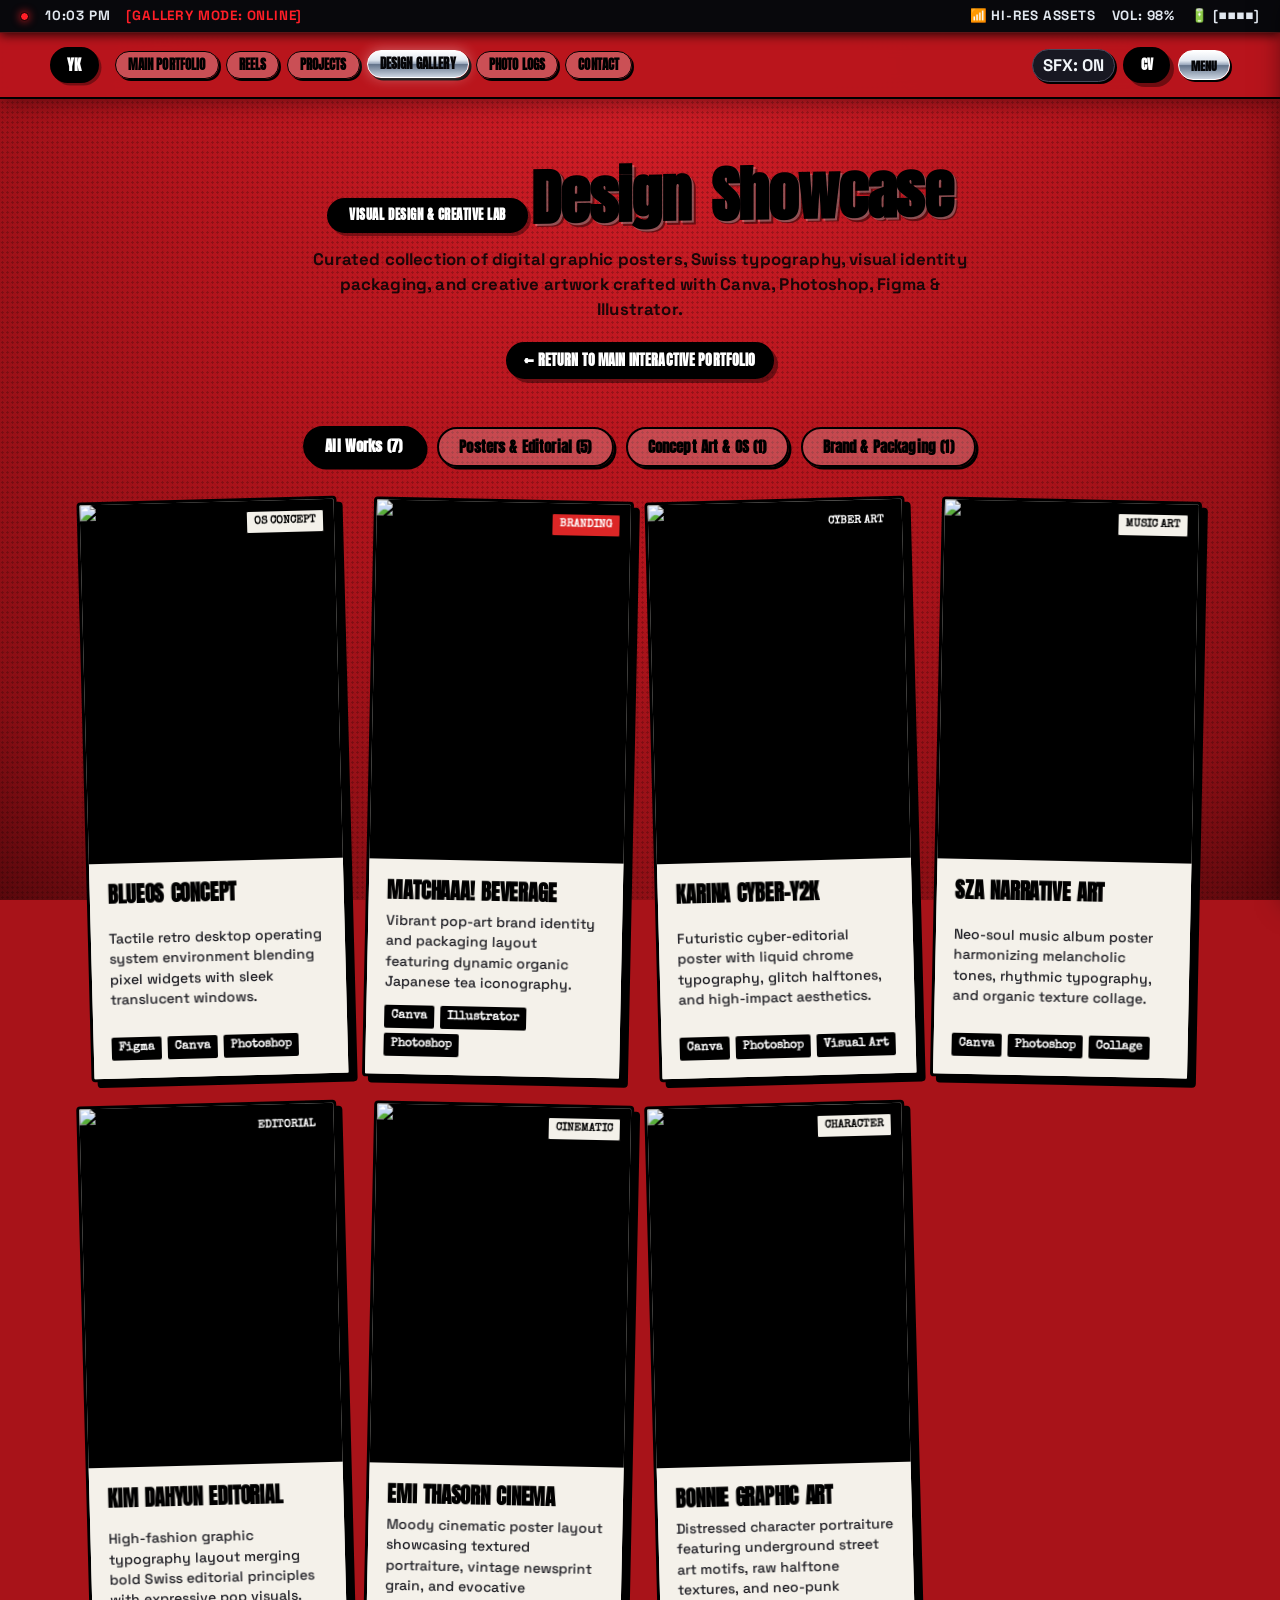
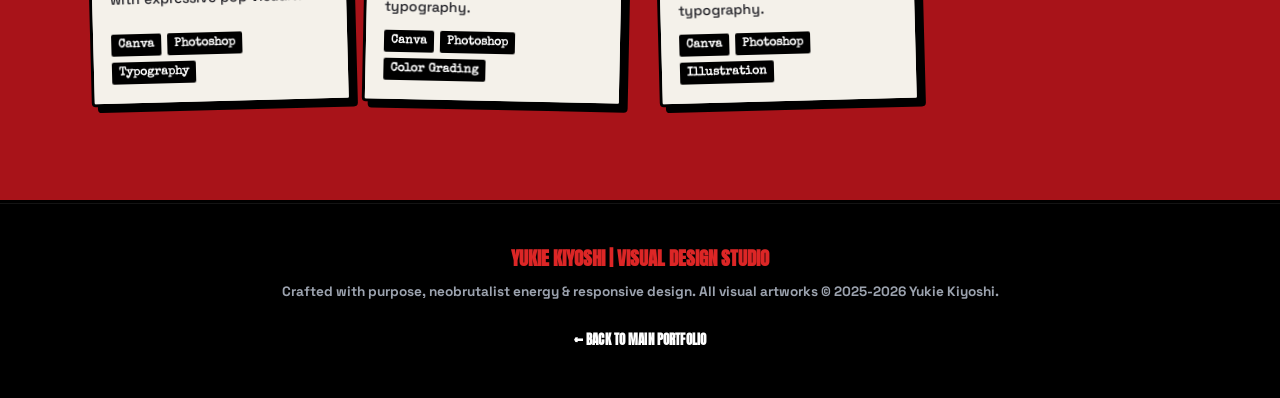
==== commit 0d2b6151: "Clean up excessive emojis from roles, section titles, and buttons while preserving contact icons" ====
--- a/designs.html
+++ b/designs.html
@@ -3,11 +3,11 @@
 <head>
   <meta charset="UTF-8">
   <meta name="viewport" content="width=device-width, initial-scale=1.0">
-  <title>Visual Design Showcase ✦ Yukie Kiyoshi</title>
+  <title>Visual Design Showcase | Yukie Kiyoshi</title>
   
   <!-- SEO & OpenGraph -->
   <meta name="description" content="Visual & Graphic Design Portfolio of Yukie Kiyoshi — Posters, UI/UX Operating System Concepts, Typography, and Product Branding.">
-  <meta property="og:title" content="Visual Design Showcase ✦ Yukie Kiyoshi">
+  <meta property="og:title" content="Visual Design Showcase | Yukie Kiyoshi">
   
   <!-- Stylesheet -->
   <link rel="stylesheet" href="style.css">
@@ -15,14 +15,8 @@
 </head>
 <body>
 
-  <!-- Retro Halftone Overlay & Interactive Clickable Floating Stickers -->
+  <!-- Retro Halftone Overlay -->
   <div class="halftone-bg"></div>
-  <div class="sticker-layer">
-    <div class="y2k-sticker" style="top: 14%; left: 2.5%; font-size: 2.6rem;" title="Click me!">💿</div>
-    <div class="y2k-sticker" style="top: 32%; right: 3%; font-size: 2.4rem;" title="Click me!">✦</div>
-    <div class="y2k-sticker" style="top: 55%; left: 1.5%; font-size: 2.3rem;" title="Click me!">🎧</div>
-    <div class="y2k-sticker" style="top: 72%; right: 2.5%; font-size: 2.6rem;" title="Click me!">⚡</div>
-  </div>
 
   <!-- Top System Status Bar -->
   <header class="system-status-bar">
@@ -43,7 +37,7 @@
     <div class="scroll-progress-bar" id="scrollProgressBar"></div>
     <div class="container nav-container">
       <a href="index.html" class="nav-brand" title="Home">
-        <div class="nav-brand-bubble">YK ✦</div>
+        <div class="nav-brand-bubble">YK</div>
       </a>
 
       <!-- Navigation Links -->
@@ -123,7 +117,7 @@
       
       <!-- Studio Header Banner -->
       <div style="text-align: center; margin-bottom: 3rem;">
-        <div class="section-badge-pill">★ VISUAL DESIGN & CREATIVE LAB ★</div>
+        <div class="section-badge-pill">VISUAL DESIGN & CREATIVE LAB</div>
         <h1 class="section-title" style="font-size: clamp(2.2rem, 5vw, 3.8rem); margin-top: 0.5rem;">Design Showcase</h1>
         <p class="section-subtitle" style="max-width: 680px; margin: 0 auto;">
           Curated collection of digital graphic posters, Swiss typography, visual identity packaging, and creative artwork crafted with Canva, Photoshop, Figma & Illustrator.
@@ -137,7 +131,7 @@
 
       <!-- Filter Bar -->
       <div class="projects-filter-bar" id="designsFilterBar">
-        <button class="proj-filter-pill active" data-design-filter="all">★ All Works (7)</button>
+        <button class="proj-filter-pill active" data-design-filter="all">All Works (7)</button>
         <button class="proj-filter-pill" data-design-filter="poster">Posters & Editorial (5)</button>
         <button class="proj-filter-pill" data-design-filter="concept">Concept Art & OS (1)</button>
         <button class="proj-filter-pill" data-design-filter="brand">Brand & Packaging (1)</button>
@@ -150,7 +144,7 @@
           <div class="design-preview-box">
             <img src="assets/Designs/blueos_thumb.jpg" alt="BlueOS Desktop OS Concept" loading="lazy" class="design-thumb-img">
             <div class="design-card-overlay">
-              <button class="design-quick-preview-btn" data-preview-idx="0">👁️ Preview Art</button>
+              <button class="design-quick-preview-btn" data-preview-idx="0">Preview Art</button>
             </div>
             <span class="design-badge badge-cyan">OS CONCEPT</span>
           </div>
@@ -170,7 +164,7 @@
           <div class="design-preview-box">
             <img src="assets/Designs/MATCHAAA!_thumb.jpg" alt="MATCHAAA! Artisan Drink Packaging" loading="lazy" class="design-thumb-img">
             <div class="design-card-overlay">
-              <button class="design-quick-preview-btn" data-preview-idx="1">👁️ Preview Art</button>
+              <button class="design-quick-preview-btn" data-preview-idx="1">Preview Art</button>
             </div>
             <span class="design-badge badge-lime">BRANDING</span>
           </div>
@@ -190,7 +184,7 @@
           <div class="design-preview-box">
             <img src="assets/Designs/KARINA_thumb.jpg" alt="KARINA Cyber-Y2K Visual Poster" loading="lazy" class="design-thumb-img">
             <div class="design-card-overlay">
-              <button class="design-quick-preview-btn" data-preview-idx="2">👁️ Preview Art</button>
+              <button class="design-quick-preview-btn" data-preview-idx="2">Preview Art</button>
             </div>
             <span class="design-badge badge-pink">CYBER ART</span>
           </div>
@@ -210,7 +204,7 @@
           <div class="design-preview-box">
             <img src="assets/Designs/SZA_thumb.jpg" alt="SZA Visual Narrative Poster" loading="lazy" class="design-thumb-img">
             <div class="design-card-overlay">
-              <button class="design-quick-preview-btn" data-preview-idx="3">👁️ Preview Art</button>
+              <button class="design-quick-preview-btn" data-preview-idx="3">Preview Art</button>
             </div>
             <span class="design-badge badge-yellow">MUSIC ART</span>
           </div>
@@ -230,7 +224,7 @@
           <div class="design-preview-box">
             <img src="assets/Designs/KIM DAHYUN_thumb.jpg" alt="Kim Dahyun Editorial Typography" loading="lazy" class="design-thumb-img">
             <div class="design-card-overlay">
-              <button class="design-quick-preview-btn" data-preview-idx="4">👁️ Preview Art</button>
+              <button class="design-quick-preview-btn" data-preview-idx="4">Preview Art</button>
             </div>
             <span class="design-badge badge-pink">EDITORIAL</span>
           </div>
@@ -250,7 +244,7 @@
           <div class="design-preview-box">
             <img src="assets/Designs/EMI THASORN_thumb.jpg" alt="Emi Thasorn Cinematic Editorial" loading="lazy" class="design-thumb-img">
             <div class="design-card-overlay">
-              <button class="design-quick-preview-btn" data-preview-idx="5">👁️ Preview Art</button>
+              <button class="design-quick-preview-btn" data-preview-idx="5">Preview Art</button>
             </div>
             <span class="design-badge badge-cyan">CINEMATIC</span>
           </div>
@@ -270,7 +264,7 @@
           <div class="design-preview-box">
             <img src="assets/Designs/BONNIE_thumb.jpg" alt="Bonnie Character Graphic Poster" loading="lazy" class="design-thumb-img">
             <div class="design-card-overlay">
-              <button class="design-quick-preview-btn" data-preview-idx="6">👁️ Preview Art</button>
+              <button class="design-quick-preview-btn" data-preview-idx="6">Preview Art</button>
             </div>
             <span class="design-badge badge-yellow">CHARACTER</span>
           </div>
@@ -298,7 +292,7 @@
           <div class="modal-dot dot-yellow"></div>
           <div class="modal-dot dot-green"></div>
         </div>
-        <div class="design-modal-bar-title" id="designModalBarTitle">DESIGN INSPECTOR v2.0 ✦ [PREVIEW]</div>
+        <div class="design-modal-bar-title" id="designModalBarTitle">DESIGN INSPECTOR v2.0 [PREVIEW]</div>
         <button class="design-modal-close-btn" id="designModalCloseBtn" aria-label="Close Preview">✕ CLOSE</button>
       </div>
 
@@ -337,7 +331,7 @@
 
           <div>
             <a href="assets/Designs/blueos.png" target="_blank" class="jelly-btn jelly-btn-yellow" id="designModalDownloadBtn" style="width: 100%; text-align: center; padding: 0.5rem; font-size: 0.85rem; margin-bottom: 0.5rem;" download>
-              💾 Open Full High-Res Art
+              Open Full High-Res Art
             </a>
           </div>
         </div>
@@ -360,7 +354,7 @@
   <footer style="background: #000; color: #fff; padding: 2.5rem 0; border-top: 3px solid #000; text-align: center;">
     <div class="container">
       <div style="font-family: var(--font-pixel); font-size: 1.2rem; color: var(--lime-neon); margin-bottom: 0.5rem;">
-        YUKIE KIYOSHI ✦ VISUAL DESIGN STUDIO
+        YUKIE KIYOSHI | VISUAL DESIGN STUDIO
       </div>
       <p style="font-family: var(--font-tech); font-size: 0.85rem; color: #9ca3af; margin-bottom: 1.2rem;">
         Crafted with purpose, neobrutalist energy & responsive design. All visual artworks © 2025-2026 Yukie Kiyoshi.
--- a/style.css
+++ b/style.css
@@ -179,8 +179,18 @@
   .chibi-retro-glow { display: none !important; }
 
   body {
-    background: #08080a !important;
-    background-image: none !important;
+    background: radial-gradient(circle at 50% 12%, #cf1d26 0%, #b2141c 45%, #880e14 85%, #58080c 100%) !important;
+    background-color: #a81319 !important;
+    background-attachment: scroll !important;
+  }
+
+  /* Critical Mobile Optimization: disable fixed SVG halftone overlay & heavy marquee to free GPU */
+  .halftone-bg {
+    display: none !important;
+  }
+
+  .punk-bg-marquee {
+    display: none !important;
   }
 
   .chibi-pixel-img {
@@ -644,36 +654,176 @@
   position: relative;
 }
 
-@media (max-width: 992px) {
+@media (max-width: 768px) {
   .punk-hero-editorial-grid {
-    grid-template-columns: 1fr;
-    gap: 2.75rem;
-    justify-items: center;
+    display: grid !important;
+    grid-template-columns: 1.15fr 0.85fr !important;
+    gap: 0.65rem !important;
+    align-items: center !important;
   }
   .punk-hero-text-col {
-    align-items: center;
-    text-align: center;
-    width: 100%;
+    display: contents !important;
+  }
+  .punk-hero-headline-block {
+    grid-column: 1 !important;
+    grid-row: 1 !important;
+    display: flex !important;
+    flex-direction: column !important;
+    align-items: flex-start !important;
+    min-width: 0 !important;
+    z-index: 5 !important;
   }
   .punk-taped-label {
-    transform: rotate(-1deg);
+    font-size: 0.62rem !important;
+    padding: 2px 6px !important;
+    letter-spacing: 0.02em !important;
+    box-shadow: 2px 2px 0px #000 !important;
+    margin-bottom: 0.35rem !important;
+    transform: rotate(-1.5deg) !important;
+    align-self: flex-start !important;
+    white-space: nowrap !important;
   }
   .punk-hero-giant-name {
-    font-size: clamp(3.2rem, 11vw, 5.2rem);
-    text-align: center;
-    transform: rotate(-1deg);
-  }
+    font-size: clamp(1.85rem, 7.6vw, 2.7rem) !important;
+    text-align: left !important;
+    transform: rotate(-1.2deg) !important;
+    line-height: 0.88 !important;
+    margin-bottom: 0.45rem !important;
+    letter-spacing: -0.02em !important;
+  }
+  .punk-role-stamp-bar {
+    gap: 0.25rem !important;
+    margin-bottom: 0.25rem !important;
+    flex-wrap: wrap !important;
+    align-items: center !important;
+  }
+  .punk-rubber-stamp-mini {
+    font-size: 0.58rem !important;
+    padding: 1px 4px !important;
+  }
+  .hero-typewriter-tag {
+    font-size: 0.54rem !important;
+    padding: 1px 5px !important;
+    max-width: 100% !important;
+    margin-top: 0 !important;
+    border-width: 1.5px !important;
+  }
+
+  /* Right Column: Photo right beside Yukie Kiyoshi */
+  /* Right Column: Photo right beside Yukie Kiyoshi */
+  .punk-hero-stage-col {
+    grid-column: 2 !important;
+    grid-row: 1 !important;
+    display: flex !important;
+    justify-content: center !important;
+    align-items: center !important;
+    min-width: 0 !important;
+    margin: 0 !important;
+    position: relative !important;
+    z-index: 25 !important;
+  }
+  .punk-cutout-collage-wrap {
+    max-width: 175px !important;
+    width: 100% !important;
+    margin: 0 auto !important;
+    position: relative !important;
+    overflow: visible !important;
+  }
+  .punk-cutout-img {
+    max-height: 220px !important;
+    width: 100% !important;
+    object-fit: contain !important;
+  }
+  /* Tape on tiny mobile tags: hide completely so letters are 100% visible */
+  .punk-paper-tag .tape-strip {
+    display: none !important;
+  }
+  .punk-paper-tag.tag-award {
+    right: -4px !important;
+    top: 2% !important;
+    font-size: 0.55rem !important;
+    padding: 1px 4px !important;
+    white-space: nowrap !important;
+  }
+  .punk-paper-tag.tag-sub {
+    left: -4px !important;
+    bottom: 22% !important;
+    font-size: 0.48rem !important;
+    padding: 1px 4px !important;
+    max-width: 100px !important;
+    white-space: normal !important;
+    line-height: 1.15 !important;
+  }
+  .punk-rubber-stamp-seal {
+    left: -8px !important;
+    top: 8% !important;
+    transform: scale(0.62) rotate(-12deg) !important;
+  }
+  .punk-handwritten-scribble {
+    top: -16px !important;
+    left: 4px !important;
+    font-size: 0.78rem !important;
+  }
+  /* Cat Mascot Sticker — Compact, tucked neatly in bottom corner without overlapping tags or text */
+  .punk-chibi-badge {
+    position: absolute !important;
+    bottom: 0px !important;
+    right: 0px !important;
+    z-index: 60 !important;
+    display: flex !important;
+    align-items: flex-end !important;
+  }
+  .punk-chibi-sticker-img {
+    width: 44px !important;
+    height: auto !important;
+    filter: drop-shadow(2px 3px 5px rgba(0,0,0,0.85)) !important;
+  }
+
+  /* Below side-by-side header: Manifesto & Buttons */
   .punk-manifesto-card {
-    transform: rotate(0deg);
-    max-width: 100%;
-    text-align: left;
+    grid-column: 1 / -1 !important;
+    grid-row: 2 !important;
+    transform: none !important;
+    width: 100% !important;
+    max-width: 100% !important;
+    box-sizing: border-box !important;
+    padding: 0.75rem 0.85rem !important;
+    margin-top: 0.85rem !important;
+    margin-bottom: 0.65rem !important;
+    position: relative !important;
+    z-index: 5 !important;
+    box-shadow: 3px 3px 0px #000 !important;
+  }
+  .manifesto-lead {
+    font-size: 0.82rem !important;
+    line-height: 1.3 !important;
+    margin-bottom: 0.35rem !important;
+    letter-spacing: 0.01em !important;
+  }
+  .manifesto-body {
+    font-size: 0.72rem !important;
+    line-height: 1.4 !important;
+    color: #22222a !important;
   }
   .punk-hero-actions {
-    justify-content: center;
-  }
-  .punk-visual-frame-wrapper {
-    max-width: 380px;
-    margin: 0 auto;
+    grid-column: 1 / -1 !important;
+    grid-row: 3 !important;
+    width: 100% !important;
+    display: flex !important;
+    flex-direction: row !important;
+    flex-wrap: wrap !important;
+    justify-content: flex-start !important;
+    gap: 0.45rem !important;
+    margin-bottom: 0.75rem !important;
+  }
+  .punk-action-ticket {
+    width: auto !important;
+    padding: 0.4rem 0.75rem !important;
+    font-size: 0.82rem !important;
+  }
+  .punk-quick-pills {
+    grid-column: 1 / -1 !important;
+    grid-row: 4 !important;
   }
 }
 
@@ -730,22 +880,46 @@
   margin-top: 0.04em;
 }
 
-/* Masking Tape Utility */
+/* Masking Tape Utility — Translucent, Subtle & Positioned so it NEVER Covers Letters */
 .tape-strip {
   position: absolute;
-  width: 52px;
-  height: 18px;
-  background: var(--punk-tape);
-  box-shadow: 0 1px 3px rgba(0, 0, 0, 0.25);
+  width: 32px;
+  height: 9px;
+  background: rgba(250, 245, 218, 0.45);
+  box-shadow: 0 1px 2px rgba(0, 0, 0, 0.15);
   pointer-events: none;
-  z-index: 6;
-  border-left: 2px dashed rgba(200, 190, 160, 0.45);
-  border-right: 2px dashed rgba(200, 190, 160, 0.45);
-}
-
-.tape-strip.top-left { top: -9px; left: 14px; transform: rotate(-6deg); }
-.tape-strip.top-right { top: -9px; right: 14px; transform: rotate(5deg); }
-.tape-strip.top-center { top: -9px; left: 50%; transform: translateX(-50%) rotate(-2deg); }
+  z-index: 1;
+  border-left: 1.5px dashed rgba(180, 165, 130, 0.4);
+  border-right: 1.5px dashed rgba(180, 165, 130, 0.4);
+}
+
+.tape-strip.top-left { top: -8px; left: 8px; transform: rotate(-5deg); }
+.tape-strip.top-right { top: -8px; right: 12px; transform: rotate(5deg); }
+.tape-strip.top-center { top: -8px; left: 50%; transform: translateX(-50%) rotate(-2deg); }
+
+/* Contextual tape rules to guarantee 100% text readability */
+.punk-paper-tag .tape-strip.top-center {
+  top: -8px;
+  height: 8px;
+  width: 22px;
+}
+.punk-taped-label .tape-strip.top-left {
+  top: -7px;
+  left: 6px;
+  width: 20px;
+  height: 8px;
+}
+.punk-manifesto-card .tape-strip.top-right {
+  top: -8px;
+  right: 16px;
+  width: 26px;
+  height: 10px;
+}
+.about-photo-card .tape-strip.top-center {
+  top: -9px;
+  height: 11px;
+  width: 30px;
+}
 
 /* Role Stamp Bar */
 .punk-role-stamp-bar {
@@ -950,10 +1124,14 @@
 }
 
 .punk-paper-tag.tag-award {
+  top: 4%;
+  right: -14px;
   transform: rotate(-4deg);
 }
 
 .punk-paper-tag.tag-sub {
+  bottom: 15%;
+  left: -20px;
   transform: rotate(3deg);
   font-family: var(--font-typewriter);
   font-size: 0.82rem;
@@ -998,17 +1176,58 @@
 /* Interactive Chibi Mini-Sticker (Positioned at bottom right of cutout frame, zero text obstruction) */
 .punk-chibi-badge {
   position: absolute;
-  bottom: -15px;
-  right: -20px;
-  z-index: 6;
+  bottom: 8px;
+  right: -6px;
+  z-index: 60;
   display: flex;
   align-items: flex-end;
   cursor: pointer;
   transition: transform 0.2s cubic-bezier(0.34, 1.56, 0.64, 1);
+  -webkit-tap-highlight-color: transparent;
 }
 
 .punk-chibi-badge:hover {
   transform: scale(1.12) rotate(3deg);
+}
+
+.punk-chibi-badge:active {
+  transform: scale(0.92) rotate(-2deg);
+}
+
+.punk-chibi-badge.chibi-jump {
+  animation: catBounceJump 0.45s ease forwards;
+}
+
+@keyframes catBounceJump {
+  0%   { transform: translateY(0px) scale(1, 1); }
+  30%  { transform: translateY(-16px) scale(0.92, 1.12) rotate(-5deg); }
+  60%  { transform: translateY(-4px) scale(1.08, 0.94) rotate(4deg); }
+  85%  { transform: translateY(-1px) scale(0.98, 1.02); }
+  100% { transform: translateY(0px) scale(1, 1); }
+}
+
+.cat-particle {
+  position: absolute;
+  pointer-events: none;
+  font-size: 1.15rem;
+  z-index: 100;
+  user-select: none;
+  animation: floatCatParticle 0.85s cubic-bezier(0.2, 0.8, 0.3, 1) forwards;
+}
+
+@keyframes floatCatParticle {
+  0% {
+    opacity: 1;
+    transform: translate(0, 0) scale(0.5);
+  }
+  50% {
+    opacity: 0.95;
+    transform: translate(var(--tx, 0px), var(--ty, -28px)) scale(1.2);
+  }
+  100% {
+    opacity: 0;
+    transform: translate(var(--tx, 0px), var(--ty, -52px)) scale(0.8);
+  }
 }
 
 .punk-chibi-sticker-img {
@@ -3086,8 +3305,8 @@
     justify-content: center;
   }
   .hero-typewriter-tag {
-    font-size: clamp(0.85rem, 3.2vw, 1.05rem);
-    padding: 0.25rem 0.85rem;
+    font-size: 0.75rem;
+    padding: 0.2rem 0.65rem;
     max-width: 100%;
   }
 
@@ -3186,15 +3405,21 @@
     padding: 0.2rem 0.55rem;
   }
 
-  /* About Panel */
+  /* About Panel: Zero Horizontal Overflow */
   .about-panel {
-    padding: 1.5rem 1.1rem;
+    padding: 1.25rem 0.85rem !important;
     border-radius: 20px;
+    max-width: 100% !important;
+    box-sizing: border-box !important;
+    overflow: hidden !important;
   }
   .about-row {
     grid-template-columns: 1fr;
     text-align: center;
     gap: 1.35rem;
+    min-width: 0 !important;
+    max-width: 100% !important;
+    overflow: hidden !important;
   }
   .about-photo-card {
     max-width: 195px;
@@ -3219,23 +3444,48 @@
     margin-left: auto;
     margin-right: auto;
   }
+  .about-details-content {
+    min-width: 0 !important;
+    max-width: 100% !important;
+    overflow: hidden !important;
+    word-break: break-word !important;
+    overflow-wrap: break-word !important;
+    box-sizing: border-box !important;
+  }
   .about-details-content h3 {
     font-size: 1.25rem;
+    word-break: break-word !important;
+    overflow-wrap: break-word !important;
+    max-width: 100% !important;
   }
   .about-desc-text {
     font-size: 0.95rem;
     line-height: 1.6;
     margin-bottom: 1.25rem;
     text-align: left;
+    word-break: break-word !important;
+    overflow-wrap: break-word !important;
+    max-width: 100% !important;
   }
   .about-info-tags {
-    justify-content: center;
-    gap: 0.35rem;
+    display: flex !important;
+    flex-direction: column !important;
+    align-items: stretch !important;
+    gap: 0.45rem !important;
     margin-bottom: 1.25rem;
+    width: 100% !important;
+    max-width: 100% !important;
+    box-sizing: border-box !important;
   }
   .info-pill {
-    font-size: 1.05rem;
-    padding: 0.25rem 0.65rem;
+    width: 100% !important;
+    box-sizing: border-box !important;
+    font-size: 0.82rem !important;
+    padding: 0.35rem 0.65rem !important;
+    text-align: left !important;
+    white-space: normal !important;
+    word-break: break-word !important;
+    overflow-wrap: break-word !important;
   }
   .about-cta-btns {
     justify-content: center;
@@ -3690,137 +3940,216 @@
 
 /* SMARTPHONE & PHABLET (MAX-WIDTH: 640PX) */
 @media (max-width: 640px) {
-  /* Hero Section: Clean, Centered, Zero Horizontal Overflow */
+  /* Hero Section: Side-by-side header (Left: Name, Right: Photo) like laptop preview */
   .punk-hero-editorial-grid {
-    gap: 2.25rem !important;
+    display: grid !important;
+    grid-template-columns: 1.15fr 0.85fr !important;
+    gap: 0.5rem !important;
+    align-items: center !important;
+  }
+  .punk-hero-text-col {
+    display: contents !important;
+  }
+  .punk-hero-headline-block {
+    grid-column: 1 !important;
+    grid-row: 1 !important;
+    display: flex !important;
+    flex-direction: column !important;
+    align-items: flex-start !important;
+    min-width: 0 !important;
+    z-index: 5 !important;
   }
   .punk-hero-giant-name {
-    font-size: clamp(2.8rem, 12.5vw, 4rem) !important;
-    text-align: center;
-    transform: none !important;
-    margin-bottom: 1rem !important;
+    font-size: clamp(1.8rem, 7.5vw, 2.5rem) !important;
+    text-align: left !important;
+    transform: rotate(-1.2deg) !important;
+    margin-bottom: 0.35rem !important;
+    line-height: 0.88 !important;
+  }
+  .punk-taped-label {
+    font-size: 0.58rem !important;
+    padding: 2px 5px !important;
+    letter-spacing: 0.02em !important;
+    margin-bottom: 0.25rem !important;
+    white-space: nowrap !important;
+  }
+  .punk-hero-stage-col {
+    grid-column: 2 !important;
+    grid-row: 1 !important;
+    display: flex !important;
+    justify-content: center !important;
+    align-items: center !important;
+    min-width: 0 !important;
+    margin: 0 !important;
+    z-index: 4 !important;
+  }
+  .punk-cutout-collage-wrap {
+    max-width: 160px !important;
+    width: 100% !important;
+    margin: 0 auto !important;
+  }
+  .punk-cutout-img {
+    max-height: 200px !important;
+    width: 100% !important;
+    object-fit: contain !important;
   }
   .punk-manifesto-card {
-    padding: 1.25rem 1.15rem !important;
-    box-shadow: 4px 4px 0px #000 !important;
+    grid-column: 1 / -1 !important;
+    grid-row: 2 !important;
+    padding: 0.7rem 0.75rem !important;
+    box-shadow: 3px 3px 0px #000 !important;
     transform: none !important;
     width: 100% !important;
+    max-width: 100% !important;
+    box-sizing: border-box !important;
+    text-align: left !important;
+    margin-top: 0.65rem !important;
+    margin-bottom: 0.65rem !important;
   }
   .manifesto-lead {
-    font-size: 1.2rem !important;
-    line-height: 1.25 !important;
+    font-size: 0.8rem !important;
+    line-height: 1.3 !important;
+    margin-bottom: 0.3rem !important;
   }
   .manifesto-body {
-    font-size: 0.92rem !important;
-    line-height: 1.55 !important;
+    font-size: 0.7rem !important;
+    line-height: 1.4 !important;
   }
   .punk-hero-actions {
-    width: 100%;
-    flex-direction: column;
-    gap: 0.65rem;
-    margin-bottom: 1.5rem;
+    grid-column: 1 / -1 !important;
+    grid-row: 3 !important;
+    width: 100% !important;
+    flex-direction: row !important;
+    flex-wrap: wrap !important;
+    justify-content: flex-start !important;
+    gap: 0.45rem !important;
+    margin-bottom: 0.65rem !important;
   }
   .punk-action-ticket {
-    width: 100%;
-    justify-content: center;
-    padding: 0.75rem 1.25rem;
-    font-size: 1.05rem;
-    transform: none !important;
-  }
-  .punk-visual-frame-wrapper {
-    max-width: 310px !important;
-    margin: 0 auto !important;
+    width: auto !important;
+    justify-content: flex-start;
+    padding: 0.38rem 0.75rem !important;
+    font-size: 0.8rem !important;
+    transform: rotate(-0.8deg) !important;
+  }
+  .punk-quick-pills {
+    grid-column: 1 / -1 !important;
+    grid-row: 4 !important;
   }
   .punk-paper-tag.tag-award {
-    right: -6px !important;
-    top: 3% !important;
-    font-size: 0.75rem !important;
-    padding: 0.22rem 0.6rem !important;
+    right: -4px !important;
+    top: 2% !important;
+    font-size: 0.52rem !important;
+    padding: 1px 4px !important;
+    white-space: nowrap !important;
   }
   .punk-paper-tag.tag-sub {
-    left: -6px !important;
-    bottom: 8% !important;
-    font-size: 0.72rem !important;
-    padding: 0.22rem 0.6rem !important;
+    left: -4px !important;
+    bottom: 22% !important;
+    font-size: 0.46rem !important;
+    padding: 1px 4px !important;
+    max-width: 95px !important;
+    white-space: normal !important;
+    line-height: 1.15 !important;
   }
   .punk-rubber-stamp-seal {
     left: -6px !important;
-    top: 14% !important;
-    transform: scale(0.8) rotate(-12deg) !important;
+    top: 8% !important;
+    transform: scale(0.58) rotate(-12deg) !important;
   }
   .punk-handwritten-scribble {
-    top: -20px !important;
-    left: 8px !important;
+    top: -15px !important;
+    left: 4px !important;
+    font-size: 0.74rem !important;
+  }
+  .punk-chibi-badge {
+    bottom: 0px !important;
+    right: 0px !important;
+    z-index: 60 !important;
+  }
+  .punk-chibi-sticker-img {
+    width: 42px !important;
+  }
+
+  /* 2-Column Balanced Grid for Projects (Like Laptop Folder Grid) */
+  .projects-3col-grid {
+    grid-template-columns: repeat(2, 1fr) !important;
+    gap: 0.75rem !important;
+  }
+  .proj-folder-card {
+    padding: 0.95rem 0.8rem !important;
+    border-radius: 10px !important;
+    box-shadow: 2.5px 2.5px 0px #000 !important;
+    border-width: 2px !important;
+    transform: none !important;
+    display: flex !important;
+    flex-direction: column !important;
+    justify-content: space-between !important;
+  }
+  .proj-cat-badge {
+    font-size: 0.68rem !important;
+    padding: 0.1rem 0.45rem !important;
+    margin-bottom: 0.35rem !important;
+  }
+  .proj-heading {
     font-size: 0.95rem !important;
-  }
-  .punk-chibi-badge {
-    bottom: -15px !important;
-    right: -6px !important;
-  }
-  .punk-chibi-sticker-img {
-    width: 72px !important;
-  }
-  .punk-speech-pill {
-    font-size: 0.72rem !important;
-    padding: 2px 7px !important;
-    transform: rotate(-3deg) translateY(-20px) !important;
-  }
-
-  /* Single Column Full-Width Cards for High Readability on Smartphone */
-  .projects-3col-grid {
-    grid-template-columns: 1fr !important;
-    gap: 1.25rem !important;
-  }
-  .proj-folder-card {
-    padding: 1.4rem 1.25rem !important;
-    border-radius: 14px !important;
+    line-height: 1.2 !important;
+    margin-bottom: 0.3rem !important;
+  }
+  .proj-desc-text {
+    font-size: 0.76rem !important;
+    line-height: 1.35 !important;
+    color: #1e1e24 !important;
+    display: -webkit-box !important;
+    -webkit-line-clamp: 3 !important;
+    -webkit-box-orient: vertical !important;
+    overflow: hidden !important;
+  }
+  .proj-tags-list {
+    gap: 0.25rem !important;
+    margin-top: 0.5rem !important;
+  }
+  .proj-tag-item {
+    font-size: 0.65rem !important;
+    padding: 0.1rem 0.4rem !important;
+  }
+
+  /* 2-Column Balanced Grid for Experience (Like Laptop Grid) */
+  .exp-cards-grid {
+    grid-template-columns: repeat(2, 1fr) !important;
+    gap: 0.75rem !important;
+  }
+  .exp-item-card {
+    padding: 0.95rem 0.8rem !important;
+    border-radius: 10px !important;
+    box-shadow: 2.5px 2.5px 0px #000 !important;
+    border-width: 2px !important;
     transform: none !important;
-  }
-  .proj-heading {
-    font-size: 1.25rem !important;
-    line-height: 1.25 !important;
-    margin-bottom: 0.45rem !important;
-  }
-  .proj-desc-text {
+    display: flex !important;
+    flex-direction: column !important;
+    justify-content: space-between !important;
+  }
+  .exp-role-title {
     font-size: 0.92rem !important;
-    line-height: 1.55 !important;
-    color: #1e1e24 !important;
-    display: block !important;
-    -webkit-line-clamp: unset !important;
-  }
-  .proj-tags-list {
-    gap: 0.35rem !important;
-    margin-top: 0.75rem !important;
-  }
-  .proj-tag-item {
-    font-size: 0.78rem !important;
-    padding: 0.15rem 0.5rem !important;
-  }
-
-  .exp-cards-grid {
-    grid-template-columns: 1fr !important;
-    gap: 1rem !important;
-  }
-  .exp-item-card {
-    padding: 1.35rem 1.25rem !important;
-    border-radius: 14px !important;
-    transform: none !important;
-  }
-  .exp-role-title {
-    font-size: 1.15rem !important;
-    line-height: 1.25 !important;
+    line-height: 1.2 !important;
     width: 100% !important;
   }
   .exp-company-sub {
-    font-size: 0.92rem !important;
-    margin-bottom: 0.5rem !important;
+    font-size: 0.76rem !important;
+    margin-bottom: 0.35rem !important;
+  }
+  .exp-date-tag {
+    font-size: 0.66rem !important;
+    padding: 0.1rem 0.45rem !important;
   }
   .exp-item-card p {
-    font-size: 0.92rem !important;
-    line-height: 1.55 !important;
+    font-size: 0.75rem !important;
+    line-height: 1.35 !important;
     color: #cbd5e1 !important;
-    display: block !important;
-    -webkit-line-clamp: unset !important;
+    display: -webkit-box !important;
+    -webkit-line-clamp: 3 !important;
+    -webkit-box-orient: vertical !important;
+    overflow: hidden !important;
   }
 
   .reels-grid {
@@ -3901,43 +4230,43 @@
 /* SMARTPHONE SPECIFIC (MAX-WIDTH: 480PX) */
 @media (max-width: 480px) {
   .container {
-    padding: 0 0.85rem !important;
+    padding: 0 0.75rem !important;
   }
   section {
-    padding: 2.25rem 0;
+    padding: 1.5rem 0 !important;
   }
   .section-badge-pill {
-    font-size: 0.75rem;
-    padding: 0.2rem 0.75rem;
+    font-size: 0.65rem !important;
+    padding: 0.15rem 0.55rem !important;
+    margin-bottom: 0.25rem !important;
   }
   .section-title {
-    font-size: clamp(1.75rem, 6.2vw, 2.3rem);
+    font-size: clamp(1.4rem, 5.2vw, 1.75rem) !important;
     letter-spacing: var(--tracking-tight);
     word-spacing: var(--word-spacing-headings);
-    line-height: 1.1;
-    text-shadow: 1.5px 1.5px 0px rgba(255, 255, 255, 0.25), 2.5px 2.5px 0px rgba(0, 0, 0, 0.45);
+    line-height: 1.15 !important;
+    margin-bottom: 0.25rem !important;
+    text-shadow: 1.5px 1.5px 0px rgba(255, 255, 255, 0.25), 2px 2px 0px rgba(0, 0, 0, 0.45);
   }
   .section-subtitle {
-    font-size: 0.9rem;
+    font-size: 0.78rem !important;
+    line-height: 1.35 !important;
+    margin-bottom: 0.85rem !important;
   }
   .jelly-btn {
-    padding: 0.65rem 1rem;
-    font-size: 0.84rem;
+    padding: 0.45rem 0.85rem !important;
+    font-size: 0.78rem !important;
     white-space: normal;
     text-align: center;
   }
 
   .punk-chibi-badge {
-    bottom: -10px;
-    right: 5px;
+    bottom: 0px !important;
+    right: 0px !important;
+    z-index: 60 !important;
   }
   .punk-chibi-sticker-img {
-    width: 75px;
-  }
-  .punk-speech-pill {
-    font-size: 0.75rem;
-    padding: 2px 8px;
-    transform: rotate(-3deg) translateY(-20px);
+    width: 38px !important;
   }
 
   /* Cyber Phone Screen on Small Mobile */
@@ -4033,8 +4362,8 @@
   }
   .exp-cards-grid,
   .projects-3col-grid {
-    grid-template-columns: 1fr !important;
-    gap: 1.15rem !important;
+    grid-template-columns: repeat(2, 1fr) !important;
+    gap: 0.65rem !important;
   }
 
   /* 2-column Compact Grid for Reels on Mobile */
@@ -4119,22 +4448,172 @@
   }
   .exp-item-card,
   .proj-folder-card {
-    padding: 1.25rem 1.1rem !important;
+    padding: 0.75rem 0.65rem !important;
+    border-radius: 8px !important;
+  }
+  .proj-heading {
+    font-size: 0.84rem !important;
+    line-height: 1.2 !important;
+    margin-bottom: 0.2rem !important;
+  }
+  .proj-desc-text {
+    font-size: 0.68rem !important;
+    line-height: 1.3 !important;
+    -webkit-line-clamp: 2 !important;
+    margin-bottom: 0.3rem !important;
+  }
+  .proj-cat-badge {
+    font-size: 0.6rem !important;
+    padding: 1px 4px !important;
+    margin-bottom: 0.25rem !important;
+  }
+  .proj-tag-item {
+    font-size: 0.58rem !important;
+    padding: 1px 3px !important;
+  }
+
+  .exp-role-title {
+    font-size: 0.82rem !important;
+    line-height: 1.2 !important;
+    margin-bottom: 0.15rem !important;
+  }
+  .exp-company-sub {
+    font-size: 0.7rem !important;
+    margin-bottom: 0.25rem !important;
+  }
+  .exp-date-tag {
+    font-size: 0.62rem !important;
+    padding: 1px 5px !important;
+  }
+  .exp-item-card p {
+    font-size: 0.68rem !important;
+    line-height: 1.3 !important;
+    -webkit-line-clamp: 2 !important;
+  }
+
+  /* Compact About Panel */
+  .about-panel {
+    padding: 0.95rem 0.75rem !important;
+    border-radius: 14px !important;
   }
   .about-photo-card {
-    max-width: 165px;
-    padding: 5px;
+    max-width: 125px !important;
+    margin: 0 auto 0.5rem auto !important;
+    padding: 4px;
   }
   .about-photo-card img,
   .about-photo-card video,
-  .about-video-el {
-    height: 180px;
-    border-radius: 10px;
-  }
-  .about-quote-bubble {
-    font-size: 0.85rem;
-    padding: 0.2rem 0.65rem;
-    line-height: 1.3;
+  .about-video-el,
+  .about-vintage-torn-img {
+    height: 150px !important;
+    border-radius: 10px !important;
+  }
+  .about-details-content h3 {
+    font-size: 1.05rem !important;
+    margin-bottom: 0.35rem !important;
+  }
+  .about-desc-text {
+    font-size: 0.78rem !important;
+    line-height: 1.4 !important;
+    margin-bottom: 0.65rem !important;
+  }
+  .about-info-tags {
+    gap: 0.35rem !important;
+    margin-bottom: 0.65rem !important;
+  }
+  .info-pill {
+    font-size: 0.72rem !important;
+    padding: 0.22rem 0.5rem !important;
+  }
+  .stats-counter-grid {
+    gap: 0.45rem !important;
+    margin-top: 0.65rem !important;
+  }
+  .stat-jelly-box {
+    padding: 0.5rem 0.35rem !important;
+    border-radius: 8px !important;
+  }
+  .stat-count-num {
+    font-size: 1.25rem !important;
+  }
+  .stat-count-desc {
+    font-size: 0.62rem !important;
+  }
+
+  /* Compact Education Cards */
+  .edu-timeline-card {
+    padding: 0.85rem 0.75rem !important;
+    margin-bottom: 0.65rem !important;
+    border-radius: 12px !important;
+  }
+  .edu-degree-title {
+    font-size: 0.96rem !important;
+    margin-bottom: 0.15rem !important;
+  }
+  .edu-school-name {
+    font-size: 0.78rem !important;
+    margin-bottom: 0.35rem !important;
+  }
+  .edu-timeline-card p {
+    font-size: 0.74rem !important;
+    line-height: 1.35 !important;
+  }
+  .edu-year-badge {
+    font-size: 0.66rem !important;
+    padding: 1px 6px !important;
+    margin-bottom: 0.3rem !important;
+  }
+
+  /* Compact Skills */
+  .skills-2col {
+    gap: 0.75rem !important;
+    margin-bottom: 0.85rem !important;
+  }
+  .skills-box {
+    padding: 0.85rem 0.75rem !important;
+    border-radius: 8px !important;
+  }
+  .skills-box h3 {
+    font-size: 1.05rem !important;
+    margin-bottom: 0.65rem !important;
+  }
+  .skill-meter-row {
+    margin-bottom: 0.5rem !important;
+  }
+  .skill-meter-label {
+    font-size: 0.74rem !important;
+  }
+
+  /* Compact Contact */
+  .contact-4col {
+    grid-template-columns: repeat(2, 1fr) !important;
+    gap: 0.5rem !important;
+  }
+  .contact-jelly-card {
+    padding: 0.65rem 0.5rem !important;
+    border-radius: 10px !important;
+  }
+  .contact-card-icon {
+    font-size: 1.25rem !important;
+  }
+  .contact-card-title {
+    font-size: 0.64rem !important;
+  }
+  .contact-card-val {
+    font-size: 0.75rem !important;
+  }
+
+  /* Compact Fortune */
+  .retro-fortune-box {
+    padding: 0.75rem 0.65rem !important;
+    border-radius: 10px !important;
+  }
+  .fortune-tag {
+    font-size: 0.68rem !important;
+  }
+  .fortune-display-quote {
+    font-size: 0.8rem !important;
+    line-height: 1.3 !important;
   }
 }
 
@@ -4408,14 +4887,14 @@
   gap: 0.35rem;
   background: #101016;
   color: #fff;
-  border: 2px solid #383848;
+  border: 1.5px solid #383848;
   border-radius: 999px;
-  padding: 0.3rem 1rem;
-  margin-top: 0.6rem;
+  padding: 0.22rem 0.75rem;
+  margin-top: 0;
   font-family: var(--font-bitmap);
-  font-size: 1.15rem;
+  font-size: 0.8rem;
   letter-spacing: 0.03em;
-  box-shadow: 3px 3px 0px #000, 0 0 12px rgba(255, 255, 255, 0.08);
+  box-shadow: 2px 2px 0px #000, 0 0 10px rgba(255, 255, 255, 0.06);
   cursor: pointer;
   user-select: none;
   transition: transform 0.15s ease, box-shadow 0.15s ease, border-color 0.15s ease;
@@ -5442,18 +5921,3 @@
   0% { height: 3px; }
   100% { height: 12px; }
 }
-
-
-.web-marker {
-  position: fixed;
-  bottom: 0.5rem;
-  right: 0.5rem;
-  font-size: 0.8rem;
-  color: #94a3b8;
-  background: rgba(18, 18, 24, 0.85);
-  border: 1px solid #333346;
-  padding: 4px 8px;
-  border-radius: 4px;
-  box-shadow: 0 1px 4px rgba(0,0,0,0.5);
-  z-index: 9999;
-}
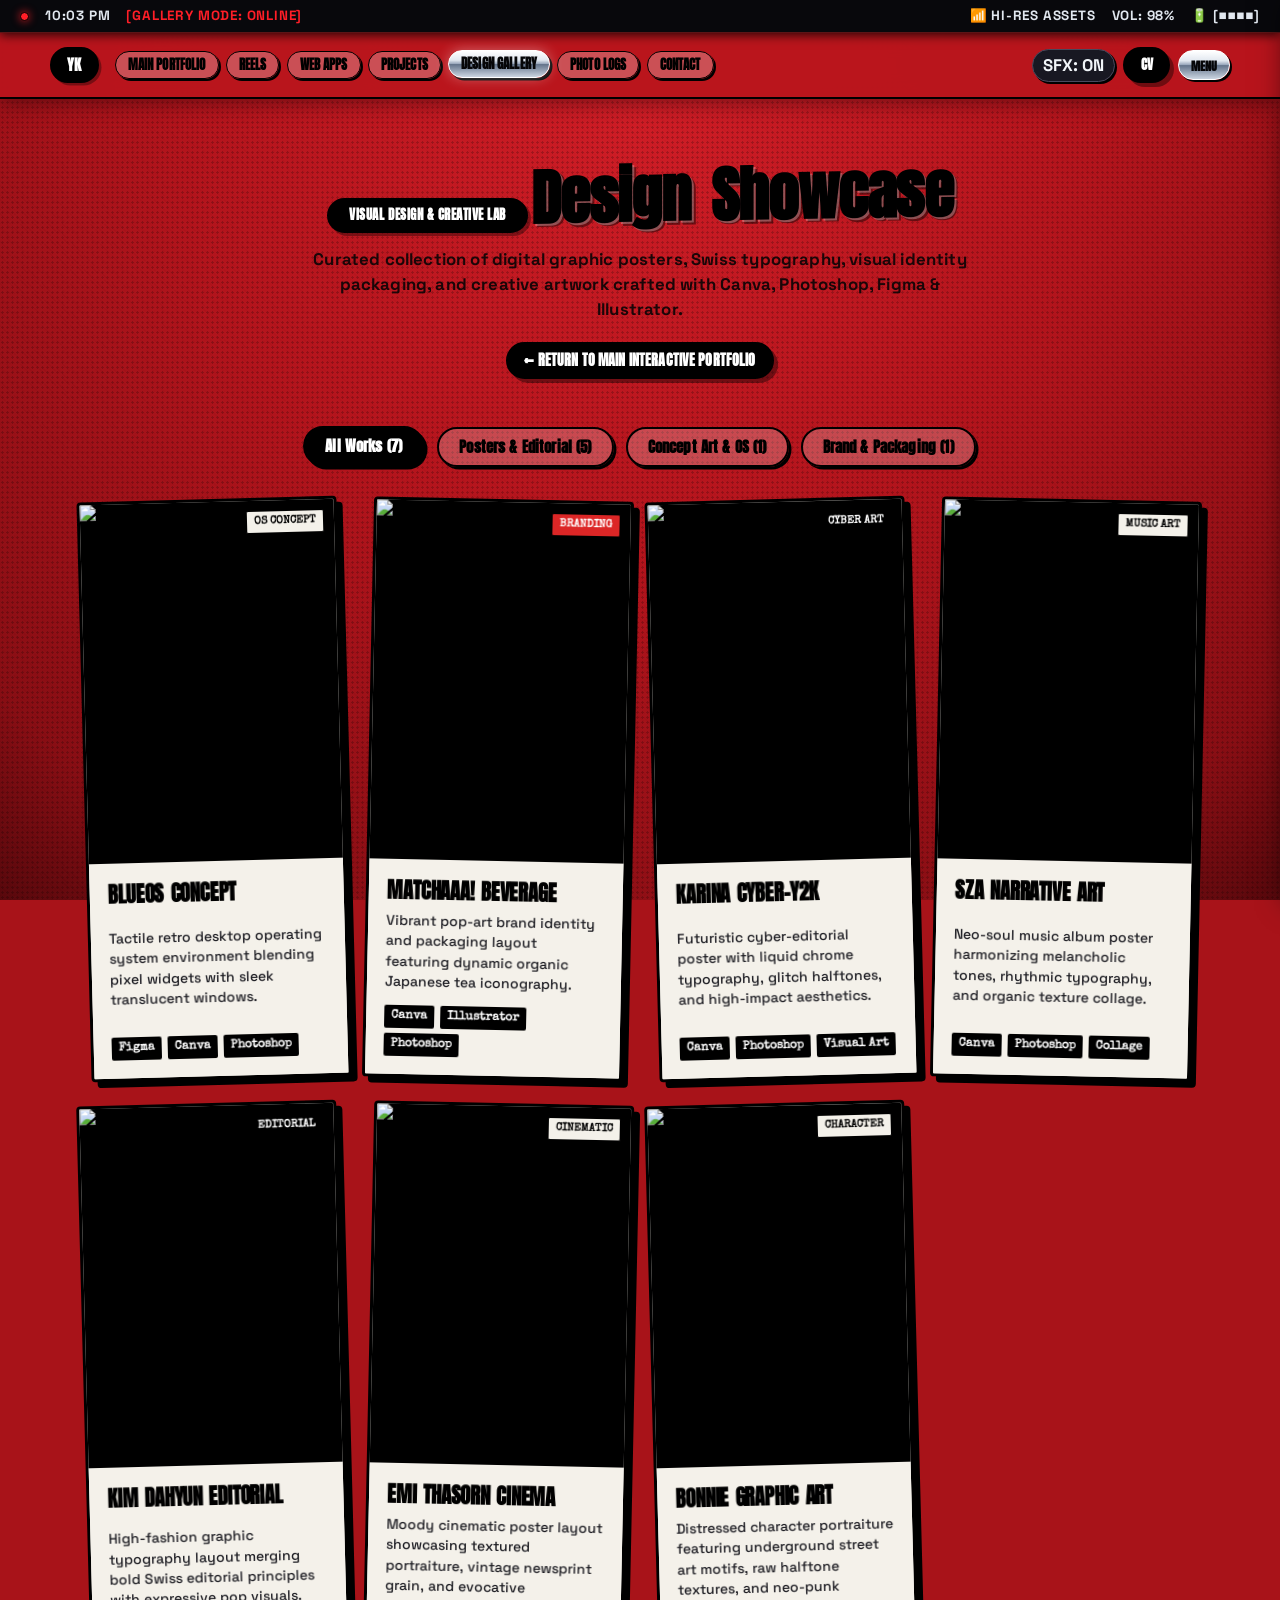
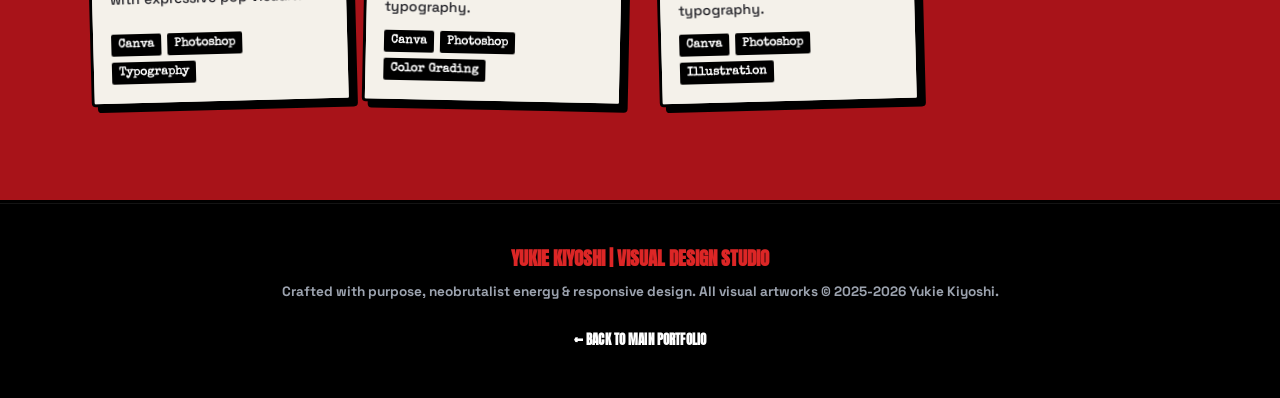
==== commit 2db0a9e0: "Add Featured Web Showcase section with browser frame mockups and live previews" ====
--- a/designs.html
+++ b/designs.html
@@ -44,6 +44,7 @@
       <ul class="nav-links">
         <li><a href="index.html" class="nav-link-btn">Main Portfolio</a></li>
         <li><a href="index.html#content-creator" class="nav-link-btn">Reels</a></li>
+        <li><a href="index.html#web-showcase" class="nav-link-btn">Web Apps</a></li>
         <li><a href="index.html#projects" class="nav-link-btn">Projects</a></li>
         <li><a href="designs.html" class="nav-link-btn active">Design Gallery</a></li>
         <li><a href="index.html#gallery" class="nav-link-btn">Photo Logs</a></li>
@@ -88,13 +89,17 @@
         <span>Content Creator & Reels</span>
         <span class="sidebar-link-badge">VIDEO</span>
       </a>
+      <a href="index.html#web-showcase" class="sidebar-link highlight-link" style="background: rgba(254, 240, 138, 0.12); border-left: 3px solid #facc15;">
+        <span>Web Apps & Live Projects</span>
+        <span class="sidebar-link-badge" style="background: #facc15; color: #000;">LIVE</span>
+      </a>
       <a href="index.html#projects" class="sidebar-link"><span>Academic Projects</span></a>
       <a href="designs.html" class="sidebar-link highlight-link">
         <span>Visual & Graphic Designs</span>
         <span class="sidebar-link-badge">ACTIVE</span>
       </a>
       <a href="index.html#gallery" class="sidebar-link"><span>Photo Logs & Milestones</span></a>
-      <a href="index.html#certificates" class="sidebar-link"><span>Certifications (31)</span></a>
+      <a href="index.html#certificates" class="sidebar-link"><span>Certifications (32)</span></a>
       <a href="index.html#contact" class="sidebar-link"><span>Contact & Socials</span></a>
     </div>
 
--- a/style.css
+++ b/style.css
@@ -184,13 +184,21 @@
     background-attachment: scroll !important;
   }
 
-  /* Critical Mobile Optimization: disable fixed SVG halftone overlay & heavy marquee to free GPU */
+  /* Mobile Optimization: disable fixed SVG halftone overlay to free GPU */
   .halftone-bg {
     display: none !important;
   }
 
+  /* Keep running background marquee active & hardware-accelerated on mobile */
   .punk-bg-marquee {
-    display: none !important;
+    display: block !important;
+    top: 8px;
+    opacity: 0.15;
+  }
+
+  .punk-bg-marquee .marquee-track {
+    font-size: clamp(2.4rem, 8.5vw, 4rem);
+    will-change: transform;
   }
 
   .chibi-pixel-img {
@@ -2428,7 +2436,7 @@
 }
 
 /* ==========================================================================
-   CERTIFICATES (ALL 30 CERTS & SMOOTH NAVIGATION)
+   CERTIFICATES (ALL 32 CERTS & SMOOTH NAVIGATION)
    ========================================================================== */
 .cert-quote-box {
   background: #14141c;
@@ -2443,7 +2451,7 @@
   color: #f1f5f9;
 }
 
-/* ALL 30 CERTIFICATES CONTROLS & LAYOUTS */
+/* ALL 32 CERTIFICATES CONTROLS & LAYOUTS */
 .cert-controls-bar {
   display: flex;
   flex-direction: column;
@@ -2562,7 +2570,7 @@
   width: 100%;
 }
 
-/* GRID MODE: ALL 30 CERTIFICATES SHOWN ON SCREEN */
+/* GRID MODE: ALL 32 CERTIFICATES SHOWN ON SCREEN */
 .cert-scroll-track.grid-mode {
   display: grid;
   grid-template-columns: repeat(auto-fill, minmax(260px, 1fr));
@@ -5921,3 +5929,375 @@
   0% { height: 3px; }
   100% { height: 12px; }
 }
+
+/* ==========================================================================
+   FEATURED WEB SHOWCASE & BROWSER MOCKUP CARDS
+   ========================================================================== */
+.web-showcase-section {
+  position: relative;
+  padding: 4.5rem 0;
+  border-top: 3px dashed rgba(0, 0, 0, 0.4);
+}
+
+.web-showcase-grid {
+  display: grid;
+  grid-template-columns: repeat(auto-fit, minmax(320px, 1fr));
+  gap: 2rem;
+  margin-bottom: 2.75rem;
+}
+
+.web-browser-card {
+  background: #111018;
+  border: 3px solid #000000;
+  border-radius: 14px;
+  overflow: hidden;
+  box-shadow: 6px 6px 0px #000000;
+  display: flex;
+  flex-direction: column;
+  transition: transform 0.22s ease, box-shadow 0.22s ease;
+}
+
+.web-browser-card:hover {
+  transform: translate(-3px, -3px);
+  box-shadow: 10px 10px 0px #000000;
+}
+
+/* Browser Header Chrome Bar */
+.web-browser-header {
+  background: #1e1b29;
+  border-bottom: 2.5px solid #000000;
+  padding: 0.6rem 0.85rem;
+  display: flex;
+  align-items: center;
+  gap: 0.65rem;
+  user-select: none;
+}
+
+.web-browser-dots {
+  display: flex;
+  align-items: center;
+  gap: 5px;
+}
+
+.w-dot {
+  width: 10px;
+  height: 10px;
+  border-radius: 50%;
+  display: inline-block;
+  border: 1px solid rgba(0, 0, 0, 0.5);
+}
+
+.w-dot-red { background: #ff5f56; }
+.w-dot-yellow { background: #ffbd2e; }
+.w-dot-green { background: #27c93f; }
+
+.web-browser-url {
+  flex: 1;
+  background: #0b0a10;
+  border: 1px solid rgba(255, 255, 255, 0.12);
+  border-radius: 6px;
+  padding: 0.2rem 0.6rem;
+  font-family: var(--font-tech, monospace);
+  font-size: 0.72rem;
+  color: #94a3b8;
+  display: flex;
+  align-items: center;
+  gap: 0.35rem;
+  overflow: hidden;
+  white-space: nowrap;
+  text-overflow: ellipsis;
+}
+
+.web-browser-url .url-icon {
+  font-size: 0.65rem;
+}
+
+.web-browser-url .url-text {
+  overflow: hidden;
+  text-overflow: ellipsis;
+  white-space: nowrap;
+}
+
+.web-live-indicator {
+  font-family: var(--font-pixel, monospace);
+  font-size: 0.65rem;
+  font-weight: 700;
+  background: rgba(34, 197, 94, 0.2);
+  color: #4ade80;
+  border: 1px solid #22c55e;
+  border-radius: 4px;
+  padding: 2px 6px;
+  letter-spacing: 0.05em;
+  display: inline-flex;
+  align-items: center;
+  gap: 4px;
+}
+
+.web-live-indicator::before {
+  content: "";
+  width: 5px;
+  height: 5px;
+  background: #22c55e;
+  border-radius: 50%;
+  box-shadow: 0 0 6px #22c55e;
+}
+
+/* Screen Viewport & Image */
+.web-browser-viewport {
+  position: relative;
+  width: 100%;
+  aspect-ratio: 16 / 10;
+  overflow: hidden;
+  background: #000;
+  cursor: pointer;
+}
+
+.web-preview-img {
+  width: 100%;
+  height: 100%;
+  object-fit: cover;
+  object-position: top center;
+  display: block;
+  transition: transform 0.35s ease, filter 0.3s ease;
+}
+
+.web-browser-card:hover .web-preview-img {
+  transform: scale(1.04);
+}
+
+.web-viewport-overlay {
+  position: absolute;
+  inset: 0;
+  background: rgba(0, 0, 0, 0.45);
+  opacity: 0;
+  transition: opacity 0.2s ease;
+  display: flex;
+  align-items: center;
+  justify-content: center;
+  pointer-events: none;
+}
+
+.web-browser-card:hover .web-viewport-overlay {
+  opacity: 1;
+}
+
+.web-overlay-pill {
+  background: #ffffff;
+  color: #000000;
+  font-family: var(--font-display, sans-serif);
+  font-size: 0.78rem;
+  font-weight: 800;
+  padding: 0.4rem 0.85rem;
+  border-radius: 20px;
+  box-shadow: 3px 3px 0px #000000;
+  border: 2px solid #000000;
+}
+
+.web-corner-badge {
+  position: absolute;
+  top: 10px;
+  right: 10px;
+  font-family: var(--font-pixel, monospace);
+  font-size: 0.68rem;
+  font-weight: 800;
+  padding: 3px 8px;
+  border: 2px solid #000;
+  box-shadow: 2px 2px 0px #000;
+  border-radius: 4px;
+  letter-spacing: 0.05em;
+  z-index: 2;
+}
+
+.web-corner-badge.badge-cyan { background: #38bdf8; color: #000; }
+.web-corner-badge.badge-cream { background: #fde047; color: #000; }
+.web-corner-badge.badge-pink { background: #f472b6; color: #000; }
+
+/* Content Body */
+.web-card-content {
+  padding: 1.25rem;
+  display: flex;
+  flex-direction: column;
+  flex: 1;
+  background: #111018;
+}
+
+.web-card-title-row {
+  display: flex;
+  align-items: center;
+  justify-content: space-between;
+  gap: 0.5rem;
+  margin-bottom: 0.5rem;
+}
+
+.web-project-title {
+  font-family: var(--font-punk, sans-serif);
+  font-size: 1.35rem;
+  font-weight: 900;
+  color: #ffffff;
+  letter-spacing: -0.01em;
+  text-transform: uppercase;
+  margin: 0;
+}
+
+.web-pill-status {
+  font-family: var(--font-tech, monospace);
+  font-size: 0.7rem;
+  background: #232033;
+  color: #cbd5e1;
+  padding: 2px 8px;
+  border-radius: 12px;
+  border: 1px solid rgba(255, 255, 255, 0.15);
+  white-space: nowrap;
+}
+
+.web-project-summary {
+  font-size: 0.88rem;
+  line-height: 1.55;
+  color: #94a3b8;
+  margin: 0 0 1rem 0;
+  flex: 1;
+}
+
+.web-project-summary em {
+  color: #f8fafc;
+  font-style: normal;
+  font-weight: 600;
+}
+
+.web-tech-pills {
+  display: flex;
+  flex-wrap: wrap;
+  gap: 0.35rem;
+  margin-bottom: 1.25rem;
+}
+
+.w-pill {
+  font-family: var(--font-tech, monospace);
+  font-size: 0.72rem;
+  background: #1e1b29;
+  color: #cbd5e1;
+  border: 1px solid rgba(255, 255, 255, 0.15);
+  padding: 2px 7px;
+  border-radius: 4px;
+}
+
+/* Card Action Buttons */
+.web-card-actions {
+  display: flex;
+  align-items: center;
+  gap: 0.65rem;
+}
+
+.web-action-btn {
+  flex: 1.2;
+  padding: 0.55rem 0.9rem !important;
+  font-size: 0.82rem !important;
+  text-align: center;
+}
+
+.web-preview-trigger-btn {
+  flex: 1;
+  padding: 0.55rem 0.8rem;
+  font-family: var(--font-display, sans-serif);
+  font-size: 0.82rem;
+  font-weight: 800;
+  background: #1e1b29;
+  color: #ffffff;
+  border: 2px solid #4a4a5e;
+  border-radius: var(--radius-pill);
+  cursor: pointer;
+  transition: all 0.15s ease;
+  white-space: nowrap;
+}
+
+.web-preview-trigger-btn:hover {
+  background: #ffffff;
+  color: #000000;
+  border-color: #000000;
+  transform: translate(-2px, -2px);
+  box-shadow: 4px 4px 0px #000000;
+}
+
+/* Transition Banner to Academic Projects */
+.web-transition-banner {
+  background: #0f0d16;
+  border: 3px solid #000000;
+  border-radius: 14px;
+  box-shadow: 6px 6px 0px #000000;
+  padding: 1.5rem 2rem;
+  position: relative;
+  overflow: hidden;
+}
+
+.web-transition-badge {
+  display: inline-block;
+  background: #e11d48;
+  color: #ffffff;
+  font-family: var(--font-pixel, monospace);
+  font-size: 0.72rem;
+  font-weight: 800;
+  padding: 3px 9px;
+  border: 2px solid #000;
+  box-shadow: 2px 2px 0px #000;
+  border-radius: 4px;
+  letter-spacing: 0.05em;
+  margin-bottom: 0.75rem;
+}
+
+.web-transition-content {
+  display: flex;
+  align-items: center;
+  justify-content: space-between;
+  gap: 1.75rem;
+  flex-wrap: wrap;
+}
+
+.web-transition-text {
+  flex: 1;
+  min-width: 260px;
+}
+
+.web-transition-title {
+  font-family: var(--font-punk, sans-serif);
+  font-size: 1.25rem;
+  font-weight: 900;
+  color: #ffffff;
+  margin: 0 0 0.35rem 0;
+  letter-spacing: -0.01em;
+}
+
+.web-transition-desc {
+  font-size: 0.88rem;
+  color: #94a3b8;
+  margin: 0;
+  line-height: 1.5;
+}
+
+.web-transition-btn {
+  padding: 0.65rem 1.4rem !important;
+  font-size: 0.86rem !important;
+  white-space: nowrap;
+  flex-shrink: 0;
+}
+
+@media (max-width: 768px) {
+  .web-showcase-grid {
+    grid-template-columns: 1fr;
+    gap: 1.5rem;
+  }
+
+  .web-transition-banner {
+    padding: 1.25rem 1.25rem;
+  }
+
+  .web-transition-content {
+    flex-direction: column;
+    align-items: flex-start;
+    gap: 1rem;
+  }
+
+  .web-transition-btn {
+    width: 100%;
+    text-align: center;
+  }
+}
